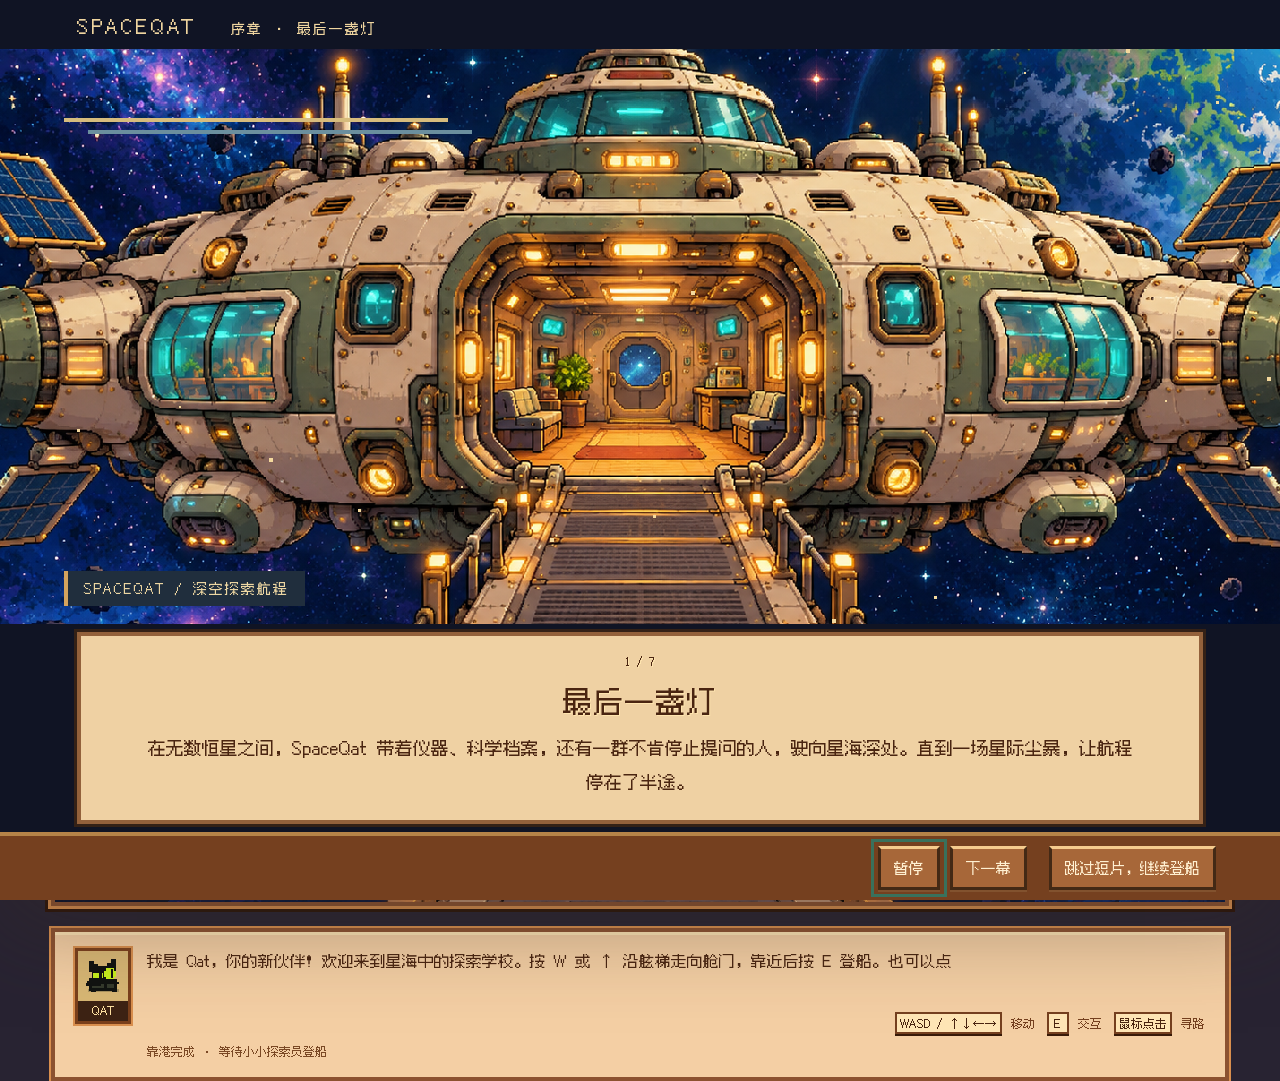
==== game/index.html @ e3cf3576 "Deploy Quantum Expedition static trial and homepage entry" ====
<!doctype html>
<html lang="zh-CN">
<head><meta charset="UTF-8"><meta name="viewport" content="width=device-width,initial-scale=1"><meta name="theme-color" content="#09141d"><title>叠加远征 · SpaceQat</title><link rel="stylesheet" href="./src/style.css"><link rel="stylesheet" href="./src/player-avatar.css"></head>
<body>
<link rel="stylesheet" href="./src/cozy.css"><link rel="stylesheet" href="./src/visual-lessons.css">
<link rel="stylesheet" href="./src/tutorial.css"><link rel="stylesheet" href="./src/playground.css"><link rel="stylesheet" href="./src/adventure.css"><link rel="stylesheet" href="./src/brand-navigation.css"><link rel="stylesheet" href="./src/expedition.css"><link rel="stylesheet" href="./src/game-workbench.css"><link rel="stylesheet" href="./src/pixel-workshop.css"><link rel="stylesheet" href="./src/pixel-game.css">
<header class="topbar"><a class="brand" href="./" aria-label="SpaceQat 首页"><img class="official-logo" src="./assets/brand/spaceqat-logo.png" alt="量立方 SpaceQat"></a><div class="mission-heading"><span class="eyebrow">QUANTUM EXPEDITION</span><span>叠加远征</span></div><nav><span class="local-status"><i></i> 本地模拟</span><button id="journalButton" class="icon-button" aria-label="打开研究日志">▤ <span>研究日志</span></button><button id="settingsButton" class="icon-button" aria-label="打开设置">⚙</button></nav></header>
<main>
<section class="chapter-heading"><div><span class="eyebrow">CHAPTER 01 / STATE PREPARATION</span><h1>态制备舱<span>一个比特，两种可能。</span></h1></div><div class="chapter-progress"><span id="progressText">修复进度 00 / 04</span><div id="progressBlocks"></div></div></section>
<section class="play-invitation" hidden><div><strong>第一次来？先和 Qat 玩一会儿</strong><span>翻小灯、收星星、调旋钮 · 不用公式，也不用答题</span></div><button id="playgroundButton" class="primary">✦ 进入量子游乐场</button></section>
<section class="game-layout">
<div class="world-panel"><div class="world-top"><span><i></i> SPACE STATION · SECTOR A</span><span id="worldStatus">系统待校准</span></div><div class="scene-wrap"><canvas id="world" width="640" height="360" aria-label="像素态制备舱。点击设备或使用设备上的键盘可访问按钮进入教程。"></canvas><div class="scene-label"><span class="coordinate">SECTOR 01</span><strong>态制备实验室</strong><span>STATE PREPARATION LAB</span></div><button id="interactButton" class="interact-button" hidden><kbd>E</kbd> 操作终端</button><div class="scene-vignette"></div><div id="deviceHotspots" class="device-hotspots" aria-label="实验设备"></div></div><div class="world-footer"><span><kbd>W</kbd><kbd>A</kbd><kbd>S</kbd><kbd>D</kbd> 移动 <b>·</b> <kbd>E</kbd> 交互</span><span>也可点击设备进入实验 <span class="live-dot">●</span></span></div></div>
<aside class="mission-panel" hidden><div class="panel-label"><span>本章任务</span><span id="starTotal">☆ 0 / 12</span></div><div id="levelList"></div><div class="next-chapter"><span>02</span><div>纠缠桥<small>下一章节 · 尚未开放</small></div><span>⌑</span></div></aside>
</section>
<section class="dialogue"><div class="room-portrait"><canvas id="qatPortrait" width="48" height="48" aria-label="Qat 头像" role="img"></canvas><b>QAT</b></div><div><p id="dialogueText">欢迎来到叠加空间站！四台校准终端需要你的帮助。先去左边的终端，或者选择「唤醒 Qat」开始第一次实验。</p><div class="room-key-guide"><span><kbd>WASD / ↑↓←→</kbd> 移动</span><span><kbd>E</kbd> 交互</span><span><kbd>鼠标点击</kbd> 寻路</span></div></div><button id="startButton" class="primary">开始探索 <span>↗</span></button></section>
<footer class="page-footer"><span>开放每一面，叠加无限可能。</span><span>六章量子探索 · 本地模拟运行 <span class="tiny-cube">◇</span></span></footer>
</main>
<dialog id="workbench"><div class="workbench-shell"><header class="workbench-head"><div><span class="eyebrow" id="levelCode"></span><h2 id="levelTitle"></h2></div><div class="toolbar"><span class="engine-label">本地单比特模拟</span><button id="closeBench" aria-label="返回实验室">✕</button></div></header><div class="bench-content"><aside class="brief"><h3>实验目标</h3><p id="taskText"></p><div class="target-card"><span>目标状态</span><strong id="targetText"></strong></div><div id="predictionPanel"><h4>先做一个预测</h4><p id="predictionText"></p><div id="predictionOptions"></div></div><div class="hint-box"><button id="hintButton">✦ 向 Qat 求助 <span id="hintCount">0 / 3</span></button><p id="hintText">提示不会扣分。每次实验，都是新的线索。</p></div></aside><section class="experiment"><div class="circuit-heading"><div><h3>量子线路</h3></div><div><button id="undoButton" title="撤销">↶ 撤销</button><button id="resetButton">重置</button></div></div><div id="gatePalette" class="gate-palette"></div><div id="circuit" class="circuit"></div><div id="anglePanel" hidden><label for="angle">旋转角度 θ <output id="angleValue">0°</output></label><div class="angle-controls"><button id="angleMinus" aria-label="角度减小5度">−</button><input id="angle" type="range" min="0" max="180" step="5" value="0"><button id="anglePlus" aria-label="角度增加5度">＋</button></div><div class="angle-ticks"><span>0°</span><span>90°</span><span>180°</span></div></div><div class="run-row"><span id="predictionPrompt" role="status">🔒 请先在左侧选择预测结果</span><span id="circuitHelp">选择量子门，再点击空槽放置。</span><button id="runButton" class="primary">▶ 运行实验</button></div><div id="resultArea" class="results"><div class="result-heading"><h3>观测面板</h3><span id="resultStatus">等待首次运行</span></div><p id="resultMessage" class="result-message">先预测结果，再运行你的线路。理论概率与测量样本将在这里显示。</p><div class="results-grid"><div class="probability-panel"><div class="chart-label"><span id="measurementStageLabel">线路末端测量</span> <label>样本 <select id="shots"><option>64</option><option>256</option></select> 次</label></div><div id="bars"></div><p class="chart-legend"><i></i> 样本频率 <span>┊ 理论概率</span></p></div><div class="state-panel"><span class="chart-label" id="stateStageLabel">初始理论状态 · 尚未运行</span><div id="stateVector" class="state-vector">|0⟩</div><div id="amplitudes"></div><p id="stateStageNote">振幅的平方决定概率；符号呈现本章的相位差。</p></div></div><div id="snapshots" class="snapshots" hidden></div><div id="reviewPanel" class="review-panel" hidden><h4>实验复盘</h4><p id="reviewText"></p><div id="reviewOptions"></div></div><div id="successPanel" class="success-panel" hidden><div><strong id="earnedStars"></strong><span id="successText"></span></div><button id="nextButton" class="primary">返回实验室 →</button></div></div></section></div></div></dialog>
<dialog id="infoDialog"><div class="info-shell"><header class="workbench-head"><div><h2 id="infoTitle"></h2></div><button id="closeInfo" aria-label="关闭">✕</button></header><div id="infoContent"></div></div></dialog><div id="toast" role="status"></div>
<link rel="stylesheet" href="./src/measurement.css">
<link rel="stylesheet" href="./src/compiler.css">
<link rel="stylesheet" href="./src/hardware.css">
<link rel="stylesheet" href="./src/pulse.css">
<link rel="stylesheet" href="./src/research-journal.css">
<link rel="stylesheet" href="./src/upgrade-items.css">
<link rel="stylesheet" href="./src/npc.css"><link rel="stylesheet" href="./src/tweezer/tweezer.css"><link rel="stylesheet" href="./src/superconducting/style.css"><link rel="stylesheet" href="./src/photonic/style.css"><link rel="stylesheet" href="./src/ion/style.css"><link rel="stylesheet" href="./src/voyage-polish.css"><link rel="stylesheet" href="./src/storage-search.css"><link rel="stylesheet" href="./src/opening-film.css"><link rel="stylesheet" href="./src/story.css"><link rel="stylesheet" href="./src/prologue-cinema.css"><script src="./deploy-config.js"></script><script type="module" src="./src/main.js"></script>
</body></html>
---- game/src/style.css ----
:root{color-scheme:dark;--bg:#09131b;--panel:#101e28;--line:#263941;--text:#e4ede8;--muted:#82969c;--lime:#d5ed8a;--cyan:#64c7c0;--purple:#bba5f0;font-family:Inter,"Segoe UI","Microsoft YaHei",sans-serif}*{box-sizing:border-box}body{margin:0;background:radial-gradient(ellipse at 45% 30%,#15262e 0, var(--bg) 65%);color:var(--text);font-size:14px}button,select{font:inherit}button{cursor:pointer;border:1px solid var(--line);background:#162730;color:var(--text);border-radius:5px;padding:9px 13px;transition:background .15s,border-color .15s}button:hover:not(:disabled){background:#253a40;border-color:#638079}button:focus-visible,input:focus-visible,select:focus-visible{outline:2px solid var(--lime);outline-offset:4px}button:disabled{cursor:not-allowed;opacity:.45}button.primary{background:var(--lime);color:#15211b;border-color:var(--lime);font-weight:650;padding:12px 20px}button.primary:hover{background:#e5f8b3}button.primary:disabled{background:#75835f}a{color:inherit;text-decoration:none}[hidden]{display:none!important}.topbar{height:84px;border-bottom:1px solid #24333b;display:flex;align-items:center;justify-content:space-between;padding:0 4.5%;background:#0b161eda}.brand{display:flex;gap:12px;align-items:center;font-size:20px;font-weight:700;letter-spacing:2px}.brand-mark{font-size:42px;line-height:1;color:var(--lime)}.brand small{display:block;font-size:9px;letter-spacing:3px;color:#9bacad;margin-top:3px}.mission-heading{display:flex;flex-direction:column;gap:5px;letter-spacing:3px;font-weight:500}.eyebrow{font-size:10px;letter-spacing:2.1px;color:#8caaa8;font-weight:600}nav{display:flex;gap:14px;align-items:center}.local-status{color:#90a9a4;font-size:11px}.local-status i,.world-top i{display:inline-block;width:6px;height:6px;background:var(--lime);border-radius:50%;margin-right:7px}.icon-button{background:transparent;border-color:transparent;font-size:17px}.icon-button span{font-size:12px;margin-left:6px}main{max-width:1500px;margin:auto;padding:32px 4.5% 0}.chapter-heading{display:flex;align-items:center;justify-content:space-between;margin-bottom:26px}h1{font-size:28px;font-weight:500;letter-spacing:2px;margin:9px 0 0}h1 span{font-size:12px;letter-spacing:1px;color:#82959b;margin-left:24px}.chapter-progress{text-align:right;font-size:11px;color:#a2b5af;letter-spacing:1px}#progressBlocks{display:flex;gap:6px;margin-top:11px}#progressBlocks i{display:block;width:42px;height:4px;background:#2e4044}#progressBlocks i.on{background:var(--lime)}.game-layout{display:grid;grid-template-columns:minmax(0,1fr) 275px;gap:22px}.world-panel{border:1px solid #35464a;background:#0c1821;border-radius:7px;overflow:hidden;box-shadow:0 20px 60px #0003}.world-top,.world-footer{height:40px;padding:0 17px;display:flex;align-items:center;justify-content:space-between;color:#8ca39f;font-size:9px;letter-spacing:1px}.world-top{background:#14252b;border-bottom:1px solid #314348}.world-top>span:last-child{color:#c6cbac}.scene-wrap{position:relative;aspect-ratio:16/9;background:#0b1520;overflow:hidden}#world{display:block;width:100%;height:100%;image-rendering:pixelated;cursor:pointer}.scene-label{position:absolute;top:5%;left:4%;display:flex;flex-direction:column;gap:6px;pointer-events:none}.scene-label .coordinate{color:#a6be81;font:8px monospace;letter-spacing:2px}.scene-label strong{font-size:17px;letter-spacing:2px;font-weight:500}.scene-label>span:last-child{font:7px monospace;color:#849da7;letter-spacing:2px}.scene-vignette{position:absolute;inset:0;box-shadow:inset 0 0 70px #020a1450;pointer-events:none}.world-footer{height:43px;font-size:10px;letter-spacing:0}.world-footer b{margin:0 9px;color:#496369}kbd{display:inline-flex;justify-content:center;align-items:center;min-width:19px;height:19px;font:10px monospace;border:1px solid #3a5056;border-radius:3px;margin-right:3px;background:#182b32;color:#a6bab8}.live-dot{color:var(--lime);margin-left:10px}.interact-button{position:absolute;bottom:8%;left:50%;transform:translateX(-50%);background:#0b181eee;border-color:#a9c775;color:#d5ed8a;white-space:nowrap}.mission-panel{border:1px solid #293c42;border-radius:7px;background:linear-gradient(160deg,#14242c,#0e1b23);padding:20px 15px;display:flex;flex-direction:column}.panel-label{display:flex;justify-content:space-between;margin-bottom:20px;font-size:12px;color:#b2c1bd}.panel-label>span:last-child{color:var(--lime);font:11px monospace}.level-card{width:100%;text-align:left;margin-bottom:10px;display:flex;align-items:center;gap:12px;background:#15252d;padding:16px 12px;border:1px solid #2b3e44;min-height:75px}.level-card.current{border-color:#7f9560;background:#25352d;box-shadow:inset 3px 0 var(--lime)}.level-number{font:18px monospace;color:#7f969a}.current .level-number{color:var(--lime)}.level-copy{flex:1}.level-copy strong{font-size:13px;font-weight:500;display:block;margin-bottom:7px}.level-copy small{font-size:10px;color:#829a9c}.level-check{font:13px monospace;color:var(--lime)}.next-chapter{margin-top:auto;padding:17px 7px 0;display:flex;gap:14px;align-items:center;color:#586d75;font-size:12px}.next-chapter>span:first-child{font:17px monospace}.next-chapter div{flex:1}.next-chapter small{display:block;font-size:9px;margin-top:5px}.dialogue{display:flex;gap:20px;align-items:center;border:1px solid #2b3e44;background:linear-gradient(100deg,#182b30,#102028);border-radius:7px;margin-top:20px;padding:20px 24px;min-height:116px}#qatPortrait{width:64px;height:64px;image-rendering:pixelated;border:1px solid #405352;background:#1d3035;flex-shrink:0}.dialogue>div{flex:1}.speaker{font:700 12px monospace;letter-spacing:2px;color:var(--lime)}.speaker span{font:10px "Microsoft YaHei",sans-serif;color:#7f9a9e;margin-left:10px;letter-spacing:0}.dialogue p{font-size:12px;line-height:1.9;color:#b7c7c6;margin:10px 0 0;max-width:740px}.dialogue .primary{font-size:12px;white-space:nowrap}.dialogue .primary span{margin-left:18px}.page-footer{display:flex;justify-content:space-between;color:#536d76;font-size:10px;padding:22px 0;letter-spacing:1px}.tiny-cube{color:#8a9e69;font-size:18px;margin-left:12px}dialog{padding:0;border:1px solid #4b6367;border-radius:10px;background:#10212b;color:var(--text);box-shadow:0 30px 100px #0008}dialog::backdrop{background:#020b12ce;backdrop-filter:blur(5px)}#workbench{width:min(1200px,96vw);max-height:94vh}.workbench-head{display:flex;justify-content:space-between;align-items:center;padding:22px 28px;background:#162b32;border-bottom:1px solid var(--line)}h2{font-size:22px;font-weight:500;margin:6px 0 0;letter-spacing:1px}.toolbar{display:flex;gap:18px;align-items:center}.engine-label{font-size:10px;color:#8da6a6}.bench-content{display:grid;grid-template-columns:250px 1fr}.brief{background:#0e1e27;padding:26px 22px;border-right:1px solid var(--line)}h3{font-size:16px;font-weight:500;margin:10px 0 14px}.brief p{font-size:12px;color:#aabfbe;line-height:1.9}.target-card{padding:16px;border:1px solid #38504a;background:#1b302f;margin:20px 0}.target-card span{display:block;font-size:10px;color:#8fa6a2;margin-bottom:10px}.target-card strong{font:18px monospace;color:var(--lime)}h4{font-size:12px;font-weight:500;margin:22px 0 8px}#predictionOptions,.review-panel>div{display:flex;flex-wrap:wrap;gap:7px}#predictionOptions button,.review-panel button{font-size:11px;padding:9px 12px;min-height:40px}button.selected{border-color:var(--lime);color:var(--lime);background:#2b3e32}.hint-box{margin-top:25px;padding-top:16px;border-top:1px solid var(--line)}.hint-box button{width:100%;font-size:11px;display:flex;justify-content:space-between}.hint-box p{font-size:11px}.experiment{padding:24px 28px}.circuit-heading{display:flex;justify-content:space-between;align-items:center}.circuit-heading button{font-size:11px;padding:8px}.circuit-heading h3{margin-bottom:0}.gate-palette{margin-top:20px;display:flex;gap:12px;align-items:center;font-size:11px;color:#8fa5aa}.gate-tile{width:44px;height:44px;font:18px monospace;color:var(--lime);border-color:#6a8458;background:#263d30}.gate-tile[draggable=true]{cursor:grab}.circuit{margin:24px 0 15px;display:flex;align-items:center;justify-content:center;gap:22px;background:linear-gradient(transparent 49%,#4b6f6c 49%,#4b6f6c 51%,transparent 51%);padding:20px 10px}.circuit .ket{font:22px monospace;background:#10212b;padding:8px}.slot{position:relative;width:58px;height:58px;flex-shrink:0;border:1px dashed #55716c;border-radius:4px;background:#142a32;color:#75948e;font:20px monospace}.slot.filled{border-style:solid;border-color:#a7c47c;background:#2c4136;color:#d5ed8a}.slot.locked{border-style:solid;border-color:#556e89;background:#203849;color:#a8c6d7;opacity:1}.slot small{position:absolute;bottom:-19px;left:0;width:100%;font:9px sans-serif;color:#6e8792}.slot.phase{border-color:var(--purple);color:var(--purple);background:#302e49}.measure-symbol{font:20px monospace;color:#a4b6ba;background:#10212b;padding:10px}.run-row{display:flex;justify-content:space-between;align-items:center;margin:28px 0 23px;gap:15px}.run-row>span{font-size:11px;color:#78969a;line-height:1.7}.run-row button{white-space:nowrap;font-size:12px}.results{border-top:1px solid #30454c;padding-top:20px}.result-heading{display:flex;justify-content:space-between;align-items:center}.result-heading h3{margin:0}.result-heading span{font-size:10px;color:#8da3a4}.result-message{font-size:12px;color:#9eb5b6;line-height:1.8;min-height:38px;margin:12px 0}.result-message.good{color:var(--lime)}.result-message.bad{color:#efb58c}.results-grid{display:grid;grid-template-columns:1.1fr 1fr;gap:24px}.chart-label{font-size:10px;color:#a7bbba;display:flex;justify-content:space-between;align-items:center}.chart-label label{font-size:9px;color:#7c959b}select{background:#152d34;color:#b8c9bd;border:1px solid #39554e;padding:4px}.prob-row{margin-top:18px}.prob-label{display:flex;justify-content:space-between;font:11px monospace;margin-bottom:8px}.prob-label>span:last-child{color:#8ea5a7}.track{height:12px;background:#243840;position:relative}.track .fill{height:100%;background:#719c91;transition:width .4s}.track .theory{position:absolute;top:-4px;height:20px;border-left:2px dotted #d5ed8a;max-width:100%}.chart-legend{display:flex;gap:6px;align-items:center;font-size:9px;color:#79959b;margin-top:16px}.chart-legend i{width:8px;height:8px;background:#719c91}.chart-legend span{margin-left:12px;color:#b0c77e}.state-panel{padding-left:22px;border-left:1px solid #2b4249}.state-vector{font:19px monospace;color:#d1dfda;min-height:42px;margin-top:15px}.amplitude{display:flex;justify-content:space-between;font:11px monospace;color:#a2c3bb;padding:6px 0}.amplitude.negative{color:var(--purple)}.state-panel p{font-size:9px;line-height:1.7;color:#7f969b}.snapshots{display:flex;gap:7px;margin-top:15px}.snapshots button{font:11px monospace;flex:1;min-height:44px}.review-panel{padding-top:4px;margin-top:14px;border-top:1px solid var(--line)}.review-panel h4{margin-top:12px}.review-panel p{font-size:11px;color:#a1b9b7}.success-panel{display:flex;justify-content:space-between;align-items:center;background:#253b30;border:1px solid #56724b;padding:14px;margin-top:18px;gap:10px}.success-panel strong{display:block;color:var(--lime);letter-spacing:3px;font-size:20px}.success-panel span{font-size:10px;color:#b2c4ae;display:block;margin-top:4px}.success-panel button{font-size:11px}#anglePanel{max-width:430px;margin:28px auto 0}#anglePanel label{font-size:11px;color:#93ada8;display:flex;justify-content:space-between}#anglePanel output{font:18px monospace;color:var(--lime)}.angle-controls{display:flex;gap:12px;align-items:center;margin-top:9px}.angle-controls input{flex:1;min-width:0;accent-color:var(--lime)}.angle-controls button{width:44px;height:44px}.angle-ticks{display:flex;justify-content:space-between;padding:7px 55px;color:#6f8c92;font:10px monospace}#infoDialog{width:min(560px,94vw);max-height:86vh}.info-shell{padding:25px}.info-shell header{display:flex;justify-content:space-between;align-items:center}.info-shell h2{font-size:20px}.journal-card{padding:20px 0;border-bottom:1px solid #2c444a}.journal-card h3{color:var(--lime);font-size:14px}.journal-card p,#infoContent>p{font-size:12px;line-height:1.9;color:#a7bbbd}.setting-row{display:flex;justify-content:space-between;align-items:center;margin:24px 0;font-size:13px}.setting-row input{accent-color:var(--lime);width:20px;height:20px}.danger{color:#e0a291;margin-top:20px}.settings-note{font-size:11px;color:#7f969e;line-height:1.8}#toast{position:fixed;bottom:24px;left:50%;transform:translateX(-50%);background:#233d37;border:1px solid #81975c;color:#d9edc0;padding:12px 24px;border-radius:5px;z-index:20;pointer-events:none;opacity:0;transition:opacity .2s;font-size:12px}#toast.visible{opacity:1}body.reduced *{transition:none!important;scroll-behavior:auto!important}@media(min-width:1500px){main{padding-top:46px}.level-card{padding-top:22px;padding-bottom:22px}.dialogue{margin-top:25px}}@media(max-width:1100px){.game-layout{grid-template-columns:minmax(0,1fr) 225px;gap:15px}.mission-panel{padding:15px 10px}.level-card{padding:12px 9px;min-height:66px;gap:9px}.level-copy small{font-size:9px}main{padding:25px 3% 0}.world-footer{font-size:8px;padding:0 10px}.bench-content{grid-template-columns:220px 1fr}.experiment{padding:22px 20px}.circuit{gap:12px}.dialogue{padding:16px}.topbar{padding:0 3%}}@media(max-width:800px){.mission-heading{display:none}h1 span{display:none}.game-layout{grid-template-columns:1fr}.mission-panel{padding:15px}.level-card{width:calc(50% - 5px);display:inline-flex;vertical-align:top;margin-right:5px}.next-chapter{display:none}.dialogue{flex-wrap:wrap}.dialogue .primary{margin-left:84px}.page-footer{gap:20px;font-size:8px}.bench-content{display:flex;flex-direction:column}.brief{border-right:0;border-bottom:1px solid var(--line)}.brief .target-card{margin:12px 0}.hint-box{margin-top:15px}.workbench-head{padding:18px}.engine-label{display:none}.local-status{display:none}.results-grid{gap:15px}.circuit{gap:10px}.slot{width:48px;height:48px}.chapter-heading{gap:15px}.chapter-progress{font-size:9px}#progressBlocks i{width:25px}.world-footer>span:last-child{display:none}}@media(prefers-reduced-motion:reduce){*{transition:none!important}}
---- game/src/player-avatar.css ----
.avatar-picker{width:min(860px,94vw);max-height:92dvh;overflow:auto;background:#edc594;color:#4a2511;border:8px solid #8c5230;border-radius:0;box-shadow:0 0 0 4px #2b1408,inset 0 0 0 3px #f7db9f;padding:22px;font-family:'Fusion Pixel',monospace;image-rendering:pixelated}.avatar-picker h2{font-size:26px;margin:12px 0}.avatar-picker p{font-size:16px;line-height:1.6}.avatar-grid{display:grid;grid-template-columns:repeat(3,minmax(0,1fr));gap:12px}.avatar-grid button{display:grid;justify-items:center;gap:10px;background:#ac764b;color:#fff0cd;border:3px solid #603a24;border-radius:0;padding:14px 4px;box-shadow:inset 0 3px #dca466,0 3px #603a24}.avatar-grid canvas{width:96px;height:84px;image-rendering:pixelated;background:#33484b;box-shadow:0 0 0 3px #e1b975}.avatar-grid [aria-pressed=true]{background:#436b49;outline:3px solid #ffe18d;outline-offset:1px}.avatar-grid button:focus-visible{outline:3px solid white}.avatar-picker footer{margin-top:20px}.avatar-picker footer button{margin-right:12px}.avatar-grid strong{font-size:14px;text-shadow:none}@media(max-width:550px){.avatar-picker{padding:14px}.avatar-grid{grid-template-columns:repeat(2,minmax(0,1fr))}.avatar-grid canvas{width:64px;height:56px}}
---- game/src/cozy.css ----
@font-face{font-family:QatStory;src:url('../assets/fonts/ZCOOLXiaoWei-Regular.ttf') format('truetype');font-display:swap}
:root{color-scheme:light;--bg:#eee6cf;--panel:#fff5dd;--line:#d6bd8c;--text:#443c2e;--muted:#786b54;--lime:#41664c;--cyan:#407a78;--purple:#795787;font-family:'Segoe UI','Microsoft YaHei',sans-serif}
body{background:radial-gradient(ellipse at 15% 0%,#f9f3dc 0,transparent 55%),radial-gradient(ellipse at 95% 65%,#ced6b6 0,transparent 55%),#eae4ce;font-size:15px}
body:before{content:'';position:fixed;inset:0;pointer-events:none;opacity:.15;background-image:url("data:image/svg+xml,%3Csvg viewBox='0 0 180 180' xmlns='http://www.w3.org/2000/svg'%3E%3Cfilter id='n'%3E%3CfeTurbulence type='fractalNoise' baseFrequency='.7' numOctaves='3' stitchTiles='stitch'/%3E%3C/filter%3E%3Cpath fill='%238c7950' filter='url(%23n)' opacity='.3' d='M0 0h180v180H0z'/%3E%3C/svg%3E");z-index:-1}
button,select{background:#fbf0d8;color:#514632;border-color:#c8ae7e;border-radius:5px;box-shadow:0 2px 0 #b69a6b33}
button:hover:not(:disabled){background:#eee2be;border-color:#8d754b}
button:focus-visible,input:focus-visible,select:focus-visible{outline:3px solid #39715c}
button.primary{background:#486c51;color:#fff7dc;border-color:#37573f;box-shadow:0 3px 0 #304832;padding:13px 23px}
button.primary:hover:not(:disabled){background:#587d5e}button.primary:disabled{background:#9caa88;color:#f4f0dd}
.topbar{height:86px;background:#f8f0dcda;border-bottom:1px solid #c8bb97;padding:0 4%;box-shadow:0 3px 14px #695b3210}
.brand{font-family:QatStory,serif;color:#3b5843;font-size:24px}.brand-mark{color:#60794b;font-size:45px}.brand small{color:#8b795a;font-family:Georgia,serif;font-size:10px}
.mission-heading{font-family:QatStory,serif;font-size:22px;color:#64543b;align-items:center;gap:7px}.eyebrow{color:#8e7755;letter-spacing:2px;font:10px Georgia,serif}.mission-heading .eyebrow{font-size:9px;letter-spacing:3px}
.local-status{color:#65775b;font-size:12px}.icon-button{color:#726247}.icon-button span{font-size:13px}
main{max-width:1600px;padding:30px 4% 0}.chapter-heading{margin-bottom:23px}h1,h2,h3,.scene-label strong{font-family:QatStory,'Microsoft YaHei',serif}h1{font-size:37px;color:#424e35;margin-top:10px}h1 span{font-family:'Microsoft YaHei',sans-serif;font-size:13px;color:#8b7c61;margin-left:22px}
.chapter-progress{color:#776c50;font-size:12px}#progressBlocks i{background:#cfc8a8;height:6px;border-radius:2px}#progressBlocks i.on{background:#708858}
.game-layout{grid-template-columns:minmax(0,1fr) 270px;gap:22px;align-items:stretch}
.world-panel{border:5px solid #725332;border-radius:9px;background:#84633d;box-shadow:0 3px 0 #4c3b29,0 12px 28px #68533224;outline:1px solid #c7ac74;outline-offset:-2px}
.world-top{height:36px;background:#775537;color:#f2dbab;border:0;font:10px Georgia,serif;letter-spacing:1.4px;padding:0 14px}.world-top>span:last-child{color:#f4e8c8;font:11px 'Microsoft YaHei',sans-serif}.world-top i{background:#c5d894}
.scene-wrap{background:#b59762}#world{image-rendering:auto}.scene-vignette{box-shadow:inset 0 0 30px #4b2e1b26}
.scene-label{top:auto;bottom:4%;left:2%;background:#fff1cce8;border:2px solid #947343;box-shadow:2px 3px 0 #62442955;padding:10px 15px;gap:4px;border-radius:3px}.scene-label .coordinate{color:#807348;font:8px Georgia,serif}.scene-label strong{font-size:19px;color:#51492d;letter-spacing:2px}.scene-label>span:last-child{color:#938054;font:7px Georgia,serif;letter-spacing:1px}
.world-footer{height:41px;background:#f0dfb7;color:#796543;font-size:11px;padding:0 13px}.world-footer b{color:#b09a6b}kbd{color:#776241;background:#fff4d6;border-color:#c7ae7e;box-shadow:0 2px 0 #bda577;font-size:10px}.live-dot{color:#657e45}.interact-button{background:#fff0cc;color:#4f633f;border:2px solid #947343;bottom:8%}
.mission-panel{background:linear-gradient(110deg,#fff8e3,#f2e5bf);border:2px solid #c4a677;border-radius:7px;padding:20px 15px;box-shadow:3px 4px 0 #aa8a5530;position:relative}.mission-panel:before{content:'';position:absolute;top:-5px;left:calc(50% - 20px);width:40px;height:12px;background:#bd965d;border:1px solid #987445;border-radius:3px}
.panel-label{color:#6e5b3c;font-family:QatStory,serif;font-size:22px;margin:2px 0 18px}.panel-label>span:last-child{font:13px Georgia,serif;align-self:center;color:#96732f}
.level-card{background:#fff9e8;border:1px solid #dac59c;min-height:80px;padding:16px 11px;border-radius:4px;gap:10px;box-shadow:0 2px 0 #bca07122}.level-card.current{background:#e6ebcf;border-color:#9aa979;box-shadow:inset 4px 0 #7b9058,0 2px 0 #bca07122}.level-number{color:#b29a70;font:23px Georgia,serif}.current .level-number{color:#6b8051}.level-copy strong{font-family:QatStory,serif;font-size:19px;color:#5a5039;margin-bottom:7px}.level-copy small{color:#8d7953;font-size:11px}.level-check{color:#71844f}.level-card:disabled{opacity:.62}.next-chapter{color:#958563;border-top:1px dashed #cbb98f;margin-top:10px;padding-top:17px;font-size:13px}.next-chapter small{font-size:10px}
.dialogue{background:linear-gradient(100deg,#fff6dc,#f5e8c8);border:2px solid #c4a677;border-radius:7px;box-shadow:3px 4px 0 #aa8a5520;min-height:110px;margin-top:23px;padding:18px 24px;gap:20px}#qatPortrait{background:#e4dfb9;border:3px double #ad9869;width:72px;height:72px;border-radius:8px}.speaker{color:#557048;font:700 15px Georgia,serif}.speaker span{color:#938265;font-size:11px}.dialogue p{color:#726346;font-size:14px;line-height:1.9;margin-top:8px;max-width:900px}.dialogue .primary{font-size:14px}.page-footer{color:#988969;font-size:10px;padding:20px 0}
dialog{background:#fcf4df;border:3px solid #9d7c49;border-radius:9px;color:#514632;box-shadow:0 24px 90px #362b2566}dialog::backdrop{background:#343c2c99;backdrop-filter:blur(6px)}.workbench-head{background:#eee1bf;border-bottom:1px solid #cbb88c;padding:20px 28px}h2{font-size:28px;color:#4e6142}.engine-label{color:#8b7b5c;font-size:11px}.brief{background:#f3e9cd;border-color:#d7c7a1}h3{font-size:22px;color:#68593c}.brief p{color:#796b50;font-size:14px}.target-card{background:#e4e9ce;border-color:#bbc59a;border-radius:4px}.target-card span{color:#6b7954;font-size:12px}.target-card strong{color:#486543}h4{font-size:14px;color:#65563e}#predictionOptions button,.review-panel button{font-size:13px}.hint-box p{font-size:12px}.hint-box button{font-size:12px}button.selected{background:#dfe8ca;color:#446140;border-color:#8ca368}.gate-palette{color:#887856;font-size:12px}.gate-tile{background:#dce7c7;border:2px solid #8aa369;color:#45633e}.circuit .ket,.measure-symbol{background:#fcf4df;color:#655b44}.circuit{background:linear-gradient(transparent 49%,#adba94 49%,#adba94 51%,transparent 51%)}.slot{background:#f7edcf;color:#9c8a63;border-color:#baa774}.slot.filled{background:#e1e9cd;color:#42603b;border-color:#879e64}.slot.locked{background:#dbe6df;color:#48685c;border-color:#94b0a0}.slot.phase{background:#eee0ec;color:#78557c;border-color:#b193b4}.slot small{color:#9a8a6d}.run-row>span{color:#8b7a5d;font-size:12px}.run-row button{font-size:14px}.results{border-color:#d8c7a0}.result-heading span{color:#8c7d5e;font-size:11px}.result-message{color:#796c50;font-size:13px}.result-message.good{color:#476c42}.result-message.bad{color:#a05b37}.chart-label{color:#756748;font-size:12px}.chart-label label{color:#8a7c5e;font-size:11px}select{background:#fff9e9;color:#66583d;border-color:#cbb98d}.prob-label{font-size:12px;color:#66583d}.prob-label>span:last-child{color:#897b5c}.track{background:#e6dbb9;border-radius:3px;height:14px}.track .fill{background:#8ca67c}.track .theory{border-color:#67552f}.chart-legend{color:#8b7c5c;font-size:11px}.chart-legend span{color:#786632}.state-panel{border-color:#d8c7a0}.state-vector{color:#56704c}.amplitude{color:#6d7e57;font-size:12px}.state-panel p{color:#928362;font-size:11px}.review-panel p{color:#7d6b4e;font-size:13px}.success-panel{background:#e4ebcf;border-color:#a1b283;border-radius:4px}.success-panel span{color:#6f7b55;font-size:12px}.success-panel strong{color:#a57f2c}#anglePanel label,.angle-ticks{color:#8b7b59}.journal-card{border-color:#d8c7a0}.journal-card h3{color:#567348;font-size:20px}.journal-card p,#infoContent>p{color:#796b50;font-size:14px}.settings-note{color:#8a7c5d}.danger{color:#ab5740}#toast{background:#f6edce;color:#526943;border-color:#9eae7a;font-size:14px}
@media(min-width:1500px){main{padding-top:36px}.level-card{min-height:88px}.dialogue{margin-top:23px}}
@media(max-width:1100px){.game-layout{grid-template-columns:minmax(0,1fr) 230px;gap:16px}.mission-panel{padding:16px 10px}.level-card{min-height:70px;padding:11px 9px}.level-copy strong{font-size:17px}.level-copy small{font-size:10px}.world-footer{font-size:9px}.dialogue p{font-size:13px}}
@media(max-width:800px){main{padding:24px 4% 0}.game-layout{grid-template-columns:1fr}.topbar{height:76px}.brand{font-size:20px}.chapter-heading h1{font-size:30px}.mission-panel{padding:18px 12px}.level-card{width:calc(50% - 5px);min-height:76px}.scene-label{padding:6px 10px}.scene-label strong{font-size:14px}.scene-label>span:last-child{display:none}.dialogue{padding:16px;gap:14px}.dialogue .primary{margin-left:86px}.page-footer{font-size:9px}.brief p{font-size:14px}.world-top{font-size:8px}.world-top>span:last-child{font-size:10px}}
---- game/src/visual-lessons.css ----
#visualLesson{width:min(980px,96vw);max-height:94vh}.visual-lesson-body{padding:22px 30px}.visual-lesson-body>p{font-size:17px;line-height:1.9;color:#6d6044}#visualStep{font-size:12px;color:#8d7b59}.visual-lesson-body h3{font-size:28px}#visualStage{background:#edf0d9;border:2px solid #b6c29a;border-radius:12px;padding:22px;text-align:center}.teaching-bulbs{display:flex;justify-content:center;gap:30px;margin:20px 0}.teaching-bulbs small{display:block;margin-top:10px;color:#75805b}.teaching-bulb{display:grid;place-items:center;width:80px;height:80px;border-radius:50%;background:#bbc7b8;color:#677764;border:3px solid #84987c;font-size:35px;transition:background .5s,box-shadow .5s,transform .5s}.teaching-bulb.lit{background:#f4d16c;color:#80611f;box-shadow:0 0 25px #f2cb6a99;transform:scale(1.07)}.teaching-bulb.masked{background:#d9e2c8;border-style:dashed;color:#7b8d64}.visual-controls{display:flex;flex-wrap:wrap;gap:10px;justify-content:center;margin:16px 0}.visual-controls button{min-height:45px}.visual-chain{font-size:20px;color:#65794f;padding:10px;margin-bottom:14px}.visual-chart-pair{display:grid;grid-template-columns:1fr 1fr;gap:18px}.visual-chart{padding:15px;background:#fff8e3;border:1px solid #d3c398;border-radius:8px}.visual-chart>div{display:flex;align-items:center;gap:10px;margin:14px 0;font-size:14px}.visual-chart>div>span{width:40px}.visual-chart>div>div{height:17px;background:#e2dfc2;flex:1;border-radius:5px;overflow:hidden}.visual-chart i{height:100%;display:block;background:#7b9f78;transition:width .65s}.visual-chart b{width:38px;font-size:12px}.visual-model-label{color:#786e50;font-size:13px}.check-lamps{display:flex;justify-content:center;gap:14px;margin:20px 0}.check-lamps span{padding:12px;border:2px solid #9aa78b;border-radius:9px;background:#cfd7c3;color:#5b6651}.check-lamps .on{background:#f4d784;border-color:#b69b4e;color:#6b5425;box-shadow:0 0 15px #eed68b66}#visualCheck{background:#f6ecd0;padding:10px 16px;border-radius:8px}#visualCheck:empty{display:none}#visualHint{min-height:32px;color:#55724a}.replay-visual{float:right;margin:0 0 12px 14px}.friendly-goal{background:#e6edd3;border-left:4px solid #8ca76e;padding:12px 16px;font-size:17px}.record-grid{display:grid;grid-template-columns:1fr 1fr;gap:8px;margin:12px 0}.record-grid span{font-size:13px;padding:8px;border:1px solid #d6c49e;background:#f7efd8}.record-grid span.seen{background:#dce9c5;border-color:#94ab72}.kid-data-row{display:flex;justify-content:center;gap:16px}.kid-data-row button{min-width:90px;min-height:60px;font-size:18px}.correction-guide{font-size:15px;background:#f2e9cd;padding:12px 16px;border-radius:8px}@media(max-width:620px){.visual-chart-pair{grid-template-columns:1fr}.visual-lesson-body{padding:18px}.teaching-bulb{width:62px;height:62px}.teaching-bulbs{gap:15px}.check-lamps{flex-direction:column}.record-grid{grid-template-columns:1fr}.kid-data-row{gap:8px}.kid-data-row button{min-width:70px}.replay-visual{float:none;margin:0 0 14px}}
#visualLesson .visual-chart i{transform-origin:left;animation:grow-chance .65s ease-out}#visualLesson .teaching-bulb.lit,.check-lamps .on{animation:light-arrives .5s ease-out}@keyframes grow-chance{from{transform:scaleX(0)}to{transform:scaleX(1)}}@keyframes light-arrives{from{filter:brightness(.7);transform:scale(.92)}to{filter:brightness(1);transform:scale(1)}}@media(prefers-reduced-motion:reduce){#visualLesson *, .check-lamps .on{animation:none!important;transition:none!important}}
.star-pair{display:flex;font-style:normal;gap:3px;justify-content:center}.visual-chart .star-pair b{font-size:23px;width:auto}.star-pair .blue{color:#4389ba}.star-pair .gold{color:#ba881f}#visualLesson{background:#fff6df;color:#514b37;border:3px solid #a8b58a;border-radius:14px}#visualLesson .lesson-footer{display:flex;justify-content:space-between;gap:12px;padding:16px 24px;background:#eee5c9;border-top:1px solid #c9bb92}#visualLesson .lesson-footer>div{display:flex;gap:10px}#visualLesson .selected{background:#c9dca9;border-color:#7d9962}@media(max-width:620px){#visualLesson .lesson-footer{flex-wrap:wrap}#visualLesson .lesson-footer>div{width:100%;justify-content:space-between}}
.reduced #visualLesson *,.reduced .check-lamps .on{animation:none!important;transition:none!important}#observationRecords{width:100%}
---- game/src/tutorial.css ----
.game-layout{grid-template-columns:minmax(0,1fr)}
.world-panel{width:100%;max-width:1200px;margin:auto}
.device-hotspots{position:absolute;inset:0;pointer-events:none}
.device-hotspot{pointer-events:auto;position:absolute;top:27%;width:13%;height:27%;transform:translateX(-50%);background:transparent;border:0;box-shadow:none}
.device-hotspot span{position:absolute;bottom:0;left:50%;transform:translateX(-50%);white-space:nowrap;background:#fff2d2;color:#4c5838;padding:7px 11px;border:1px solid #987342;border-radius:3px;font-size:12px;opacity:0}
.device-hotspot:hover:not(:disabled),.device-hotspot:focus-visible{background:#fff4bd18;border:2px solid #f3e6ac}
.device-hotspot:hover span,.device-hotspot:focus-visible span{opacity:1}
#tutorial{width:min(780px,94vw);max-height:92vh}
.lesson-body{padding:26px 34px}.lesson-progress{font-size:13px;letter-spacing:1px;color:#88744e}.lesson-body h3{font-size:29px;margin:18px 0 12px}.lesson-body>p{font-size:16px;line-height:1.95;color:#62573e}
.lesson-stage{border:2px solid #c4cc9f;border-radius:8px;background:#eef0d8;padding:23px;text-align:center;min-height:220px}
#lessonDiagram{font:clamp(20px,4vw,30px) Georgia,'Microsoft YaHei',serif;color:#4e6948;margin:12px 0 20px;min-height:38px}
#demoCaption{font-size:15px;line-height:1.8;min-height:30px;color:#586347;margin:15px 0 0}
#playDemo{background:#fbf6df;font-size:15px;margin-top:12px}.lesson-note{border-left:3px solid #b19c66;padding:8px 15px;background:#f2e8c9;border-radius:3px;margin-bottom:0}
.lesson-footer{display:flex;justify-content:space-between;gap:12px;flex-wrap:wrap;padding:18px 30px;border-top:1px solid #d6c49c;background:#f5eacf}.lesson-footer>div{display:flex;gap:10px}.lesson-footer button{min-height:44px}#skipLesson{border-color:transparent;background:transparent;font-size:13px;color:#88775b;box-shadow:none}
.demo-row{display:flex;align-items:center;gap:12px;margin:10px auto;max-width:410px;font-size:14px}.demo-row>span{width:58px}.demo-row>b{width:46px;text-align:right}.demo-track{height:15px;flex:1;background:#d6dabb;border-radius:3px;overflow:hidden}.demo-track i{height:100%;display:block;background:#7a9969;transition:width .6s}
@media(max-width:600px){.lesson-body{padding:20px}.lesson-body h3{font-size:24px}.lesson-body>p{font-size:15px}.lesson-footer{padding:16px}.device-hotspot span{font-size:10px}.lesson-stage{padding:15px}}
---- game/src/playground.css ----
.play-invitation{display:flex;align-items:center;justify-content:space-between;gap:20px;background:#f9eed1;border:2px solid #c4ad7e;border-radius:8px;padding:18px 24px;margin:0 0 22px}.play-invitation strong{font-family:QatStory,serif;font-size:25px;color:#527047}.play-invitation span{display:block;margin-top:8px;color:#877452;font-size:14px}.play-invitation button{white-space:nowrap}
#tutorialSphere svg,#playSphere svg{width:100%;height:230px;display:block;font:13px 'Microsoft YaHei',sans-serif;fill:#5b7052}.bloch-readout{font-size:14px;color:#53714a;text-align:center}.sphere-note{font-size:16px;line-height:1.6;color:#887954!important;max-width:440px;margin:10px auto}.lesson-stage{padding:15px}#tutorial .lesson-body{padding-top:18px;padding-bottom:18px}#tutorial #lessonDiagram{margin:6px 0;font-size:24px}#tutorialSphere svg{height:185px}
#playground{width:min(920px,95vw);max-height:94vh}.play-body{padding:24px 30px}.play-tabs{display:flex;gap:10px;flex-wrap:wrap}.play-tabs button{font-size:16px;min-height:48px}.play-tabs button[aria-pressed=true]{background:#577851;color:#fff6db;border-color:#3c5a39}#playGoal{font-size:18px;line-height:1.9;margin:22px 0;color:#605337}.play-grid{display:grid;grid-template-columns:1fr 1fr;gap:28px}.play-grid>div:first-child{background:#eff1db;border:1px solid #bdc69c;border-radius:12px;padding:14px}.play-controls{display:flex;flex-direction:column;justify-content:center;gap:16px}#playActions{display:flex;flex-wrap:wrap;gap:12px}#playActions button{min-height:48px;font-size:16px}.little-lamp{width:100%;padding:25px;text-align:center;background:#dfdfcf;color:#686c5f;border-radius:12px;font-size:23px}.little-lamp.lit{background:#f9dfa1;color:#8c631b;box-shadow:0 0 22px #f7d16d66}#starJar{display:grid;grid-template-columns:repeat(5,1fr);gap:5px}#starJar:empty{display:none}.jar-star{text-align:center;font-size:30px;animation:star-pop .35s both;animation-delay:calc(var(--i)*30ms)}.jar-star.blue{color:#528ca5}.jar-star.gold{color:#c58b29}#playFeedback{font-size:16px;line-height:1.9;min-height:72px;color:#5f704c;margin:0}#restartPlay{align-self:flex-start}#colorKnob{width:100%;accent-color:#698951;min-height:36px}#playActions label{width:100%;display:flex;justify-content:space-between;font-size:17px}.knob-labels{width:100%;display:flex;justify-content:space-between;font-size:13px;color:#89734f}.play-body details{margin-top:22px;border-top:1px solid #d6c49c;padding-top:16px;line-height:1.9;color:#7b6d50;font-size:14px}.play-body summary{cursor:pointer;font-size:16px}
@keyframes star-pop{from{opacity:0;transform:scale(.5) translateY(-8px)}to{opacity:1;transform:none}}.reduced .jar-star{animation:none}@media(prefers-reduced-motion:reduce){.jar-star{animation:none}}@media(max-width:650px){.play-grid{grid-template-columns:1fr}.play-invitation{flex-direction:column;align-items:flex-start}.play-body{padding:20px}.play-tabs button{font-size:13px;padding:9px}.play-invitation strong{font-size:22px}}
---- game/src/adventure.css ----
#adventure{max-width:1450px}.adventure-heading{display:flex;align-items:center;justify-content:space-between;gap:20px;margin-bottom:24px}.adventure-heading h1{font-size:34px}.adventure-tools{display:flex;gap:10px;flex-wrap:wrap}.adventure-scene{position:relative;aspect-ratio:16/9;border:6px solid #72583c;border-radius:12px;overflow:hidden;box-shadow:0 9px 28px #3b342b30;background:#15263b}.room-plaza{background:url('../assets/art/spaceqat-plaza.png') center/cover}.room-playroom{background:url('../assets/art/spaceqat-playroom.png') center/cover}#sceneArt,#roomObjects{position:absolute;inset:0}.ship-art{width:100%;height:100%;display:block}.room-object{position:absolute;transform:translate(-50%,-50%);width:15%;height:32%;background:transparent;border:2px solid transparent;box-shadow:none;padding:0;color:#4d5038}.room-object span{position:absolute;bottom:-4px;left:50%;transform:translateX(-50%);white-space:nowrap;background:#fff2d4ee;border:2px solid #987749;border-radius:4px;padding:8px 12px;font-size:13px;box-shadow:0 3px 0 #64472e66}.room-object:hover:not(:disabled),.room-object:focus-visible{background:#fff7be19;border-color:#f5e4a7}.room-object.beacon{width:15%;height:14%;border:2px solid #b69b56;background:radial-gradient(ellipse,#d5edbb99,#6d946422);border-radius:50%;box-shadow:0 0 30px #d0e1a244}.room-object.future{width:16%;height:13%}.room-object.future span{font-size:11px;color:#857968}.room-object.airlock{height:23%;width:12%}.room-object.search{height:28%;width:22%}.room-object.station{width:19%}#traveller{position:absolute;left:50%;top:78%;display:flex;align-items:flex-end;pointer-events:none;transition:left .55s linear,top .55s linear;filter:drop-shadow(2px 5px 2px #1a211844);z-index:2}#traveller>span{display:block;font-size:32px;background:#d7c29b;border:4px solid #6b7251;border-radius:9px 9px 3px 3px;color:#668574;width:29px;height:42px;line-height:28px;text-align:center}#travelCat{width:40px;height:35px;image-rendering:pixelated}#roomCaption{position:absolute;left:20px;bottom:16px;color:#fff0cf;background:#263c46cb;border:1px solid #b3a16b;padding:9px 14px;font-size:12px;max-width:70%;pointer-events:none}.adventure-talk{display:flex;gap:24px;align-items:center;padding:20px 25px;border:2px solid #c1a77b;background:#fff3d5;border-radius:8px;margin-top:22px}.adventure-talk strong{font:700 22px Georgia;color:#57744c}.adventure-talk p{font-size:16px;line-height:1.9;color:#726345;margin:0}.adventure-help{color:#8a7b5b;font-size:12px;margin:17px 0 25px}#adventurePanel{width:min(570px,94vw)}#adventurePanelBody{font-size:16px;line-height:1.9;color:#6a5d44}#adventurePanelBody button{margin-top:14px}.item-reward{font-size:74px;text-align:center;color:#b68d3a;text-shadow:0 3px #f4dc92}.small-room{height:100%;background:repeating-linear-gradient(0deg,#b49b72 0 28px,#927951 29px 31px);border:22px solid #526a64;position:relative}.small-room:before{content:'';position:absolute;inset:0 0 50%;background:#ded6b9;border-bottom:14px solid #6c7d70}.space-window{position:absolute;left:30%;top:6%;width:40%;height:28%;border:12px solid #a18e61;border-radius:60px 60px 10px 10px;background:#15283c;color:#dce9c1;display:grid;place-items:center;font-size:36px}.cargo-crate{position:absolute;left:12%;top:40%;width:25%;height:27%;border:10px double #6d5134;background:#ad8451;text-align:center;color:#f5e4b7;font-size:26px;padding:8px}.cargo-shelf{position:absolute;right:12%;top:24%;width:25%;height:40%;background:#677c6b;border:12px solid #866b44;text-align:center;font-size:30px;color:#e1cb99;line-height:1.6}.room-rug{position:absolute;left:37%;top:70%;width:26%;height:20%;border:8px double #c3c39c;background:#7b9072;text-align:center;font-size:45px;color:#dcd5ad}.observatory-scope{position:absolute;left:20%;top:33%;font-size:100px;color:#687e78;transform:rotate(-25deg);text-shadow:4px 4px #b39b65}.observatory-scope span{display:block;font-size:70px;margin-top:-35px}.observatory-desk{position:absolute;top:52%;left:36%;width:30%;height:17%;background:#d2bd8c;border:10px solid #7d6848;text-align:center;padding-top:10px;font-size:33px;color:#577857}
#introFilm{width:100vw;height:100dvh;max-width:none;max-height:none;border:0;border-radius:0;background:#0d1a30;overflow:hidden}#introFilm::backdrop{background:#0d1a30}.film-space{position:relative;height:calc(100% - 72px);overflow:hidden}.film-space .ship-art{object-fit:cover;position:absolute;inset:0;animation:approach 24s linear both}.film-heading{position:absolute;top:6%;left:7%;font:30px Georgia;letter-spacing:8px;color:#f2e5bf}.film-heading span{display:block;margin-top:15px;font:16px QatStory;letter-spacing:4px}.film-subtitle{position:absolute;bottom:4%;left:10%;right:10%;text-align:center;background:#102333e8;padding:22px 30px;border-top:1px solid #9e956a;color:#e8e4c8}.film-subtitle h2{color:#f0dfb3;font-size:32px}.film-subtitle p{font-size:18px;line-height:1.9}.film-subtitle>span{font:12px Georgia;color:#adc5b1}#introFilm footer{height:72px;display:flex;align-items:center;justify-content:flex-end;gap:12px;padding:0 5%;background:#142b39}#introFilm footer button{background:#203d48;color:#eadfbd;border-color:#6f837a}#introFilm[data-shot='1'] .ship-body{filter:drop-shadow(0 0 18px #b7d7ad)}#introFilm[data-shot='2'] .ship-body{filter:drop-shadow(0 0 28px #ffe1a0)}.film-paused *{animation-play-state:paused!important}@keyframes approach{from{transform:scale(.72) translateY(-8%)}to{transform:scale(1.1)}}.reduced #traveller{transition:none}.reduced .film-space .ship-art{animation:none}@media(prefers-reduced-motion:reduce){.film-space .ship-art{animation:none}#traveller{transition:none}}@media(max-width:700px){.adventure-heading{align-items:flex-start;flex-direction:column}.adventure-heading h1{font-size:28px}.adventure-tools button{font-size:12px}.room-object span{font-size:10px;padding:5px}.room-object.future span{font-size:8px}.adventure-talk{gap:14px;padding:15px}.adventure-talk p{font-size:14px}#roomCaption{font-size:9px;left:5px;bottom:5px;padding:5px}#traveller{transform:scale(.7);transform-origin:bottom}.film-subtitle{left:3%;right:3%;padding:15px}.film-subtitle h2{font-size:26px}.film-subtitle p{font-size:16px}.cargo-crate,.cargo-shelf{font-size:16px}.topbar nav{gap:4px}#returnPlaza{font-size:11px;padding:8px}}
#adventure .beacon-lit .beacon{background:radial-gradient(ellipse,#fff4a5bb,#a6dec666);box-shadow:0 0 45px #faf5b8,0 0 80px #b6dab488;border-color:#f3e4a4}
.room-entry #sceneArt{background:url('../assets/art/spaceqat-arrival.png') center/cover}.room-entry .ship-art{visibility:hidden}.film-space{background:url('../assets/art/spaceqat-arrival.png') center/cover}.film-space>.ship-art{visibility:hidden}.film-space:before{content:'';position:absolute;inset:0;background:url('../assets/art/spaceqat-arrival.png') center/cover;animation:filmApproach 24s linear both}.film-space:after{content:'';position:absolute;inset:0;pointer-events:none;background:linear-gradient(#09172a55,transparent 35%,#09172a88);z-index:0}.film-heading,.film-subtitle{z-index:1}@keyframes filmApproach{from{transform:scale(1.02)}to{transform:scale(1.2)}}.reduced .film-space:before{animation:none}@media(prefers-reduced-motion:reduce){.film-space:before{animation:none}}.film-paused:before,.film-paused .film-space:before{animation-play-state:paused!important}
---- game/src/brand-navigation.css ----
.official-logo{display:block;width:192px;height:72px;object-fit:contain}.brand{gap:0}#traveller{transition:none!important;transform:translate(-50%,-100%);align-items:flex-end}#travelCat{width:48px;height:42px}#qatPortrait{background:#e9eccf}.room-object.near{border-color:#c8f31c;background:#d4ef6e16}.nearby-action{position:absolute;bottom:12px;right:16px;background:#e7f2b9;color:#344a2e;border:2px solid #7f9655;z-index:4;min-height:42px;font-size:14px;max-width:45%}.room-entry #traveller>span{background:#e6d4b0}.adventure-help{font-size:14px}@media(max-width:700px){.official-logo{width:130px;height:58px}#traveller{transform:translate(-50%,-100%) scale(.8)}.nearby-action{font-size:11px;bottom:6px;right:6px;padding:7px}.adventure-help{font-size:12px}}
.room-object.room-exit{width:21%;height:10%;border:2px dashed #e5dfad;border-radius:6px;background:#d8e3ac22}.room-object.room-exit span{bottom:0;background:#f2f1cce8;color:#455b38}.chapter-room-exit{position:absolute;bottom:2%;left:50%;transform:translateX(-50%);background:#f2f1cce8;color:#455b38;border:2px solid #9fa875;z-index:3;font-size:13px}.chapter-room-exit.near{background:#d8ef9d;border-color:#668045;box-shadow:0 0 18px #d4ef8a88}
/* Website trial: keep navigation reachable on narrow phones. */
@media(max-width:600px){body>.topbar{height:auto;min-height:84px;flex-wrap:wrap;gap:8px;padding:10px 3%}body>.topbar>nav{flex-wrap:wrap;gap:6px;max-width:100%}}
---- game/src/expedition.css ----
#expeditionDialog{width:min(960px,95vw);max-height:94vh}#expeditionBody{padding:25px 32px;font-size:16px;line-height:1.9}#expeditionBody p{color:#716046}#expeditionBody button{min-height:42px}.bridge-tutorial{max-width:700px;margin:auto}.pair-illustration{display:flex;align-items:center;justify-content:center;gap:45px;padding:30px;background:#e7edd2;border:1px solid #bcc69d;border-radius:12px}.pair-illustration span{width:65px;height:65px;display:grid;place-items:center;border-radius:50%;background:#6f9992;color:#fff7d8;font:26px Georgia;box-shadow:0 0 25px #8db69a66}.pair-illustration span:last-child{background:#c49c53}.pair-illustration i{color:#9e894c;font-size:35px;animation:pairPulse 2s ease-in-out infinite}.bridge-actions{display:flex;flex-wrap:wrap;gap:10px;align-items:center;margin:20px 0}#bridgeControls{display:flex;gap:10px;flex-wrap:wrap;align-items:center}#bridgeControls p{width:100%;margin:8px 0}.bridge-circuit{padding:24px;background:#e8ecd4;border:1px solid #acba94;font:22px Georgia,'Microsoft YaHei',sans-serif;text-align:center;margin:22px 0;border-radius:8px;overflow-wrap:anywhere}.bridge-chart{display:grid;grid-template-columns:1fr 1fr;gap:15px}.bridge-chart>div{background:#f3e7c7;border:1px solid #d9c59a;padding:12px;border-radius:6px}.bridge-chart strong{font:20px Georgia}.bridge-chart span{font-size:12px}.bridge-track{height:13px;background:#dacfad;border-radius:4px;margin:10px 0;overflow:hidden}.bridge-track i{display:block;height:100%;background:#82a375}.bridge-work details{font-size:13px;color:#847353}.component-card{border:1px solid #c9b88e;background:#f8edcf;padding:18px;margin:18px 0;border-radius:8px}.machine-icon{text-align:center;font-size:80px;color:#689d9c;letter-spacing:10px;background:#e5e9d3;border:2px solid #a4b590;border-radius:12px;padding:20px}.machine-icon.running{box-shadow:inset 0 0 45px #badd86;animation:pairPulse 2s ease-in-out infinite}.machine-checklist li{padding:8px}.logical-visual{display:flex;justify-content:center;gap:25px;padding:30px;margin:15px 0;border:3px dashed #b8ae8b;border-radius:50px;background:#eae4cf}.logical-visual span{display:grid;place-items:center;width:70px;height:70px;background:#a5b5a5;border-radius:50%;font:24px Georgia;color:#fffbea}.logical-visual.encoded{border-style:solid;border-color:#758f63;background:#e2edcf}.logical-visual.corrected{box-shadow:0 0 28px #a3ce7699}.logical-visual.corrected span{background:#6f9761}.room-storage{background:url('../assets/art/storage-v2.png') center/cover}.room-observatory{background:url('../assets/art/observatory-v2.png') center/cover}.room-storage .small-room,.room-observatory .small-room{visibility:hidden}.room-bridge{background:url('../assets/art/entanglement-bridge.png') center/cover}.room-deck{background:url('../assets/art/operations-deck.png') center/cover}.room-ops-sc{background:url('../assets/art/ops-sc.png') center/cover}.room-ops-neutral{background:url('../assets/art/ops-neutral.png') center/cover}.room-ops-ion{background:url('../assets/art/ops-ion.png') center/cover}.room-ops-photon{background:url('../assets/art/ops-photon.png') center/cover}.room-object.tech-portal{width:16%;height:12%}.room-object.tech-portal span{font-size:12px}.room-object.machine-station{width:25%;height:32%}@keyframes pairPulse{50%{filter:brightness(1.2)}}.reduced .pair-illustration i,.reduced .machine-icon{animation:none}@media(prefers-reduced-motion:reduce){.pair-illustration i,.machine-icon{animation:none}}@media(max-width:600px){#expeditionBody{padding:18px}.bridge-chart{grid-template-columns:1fr}.bridge-circuit{font-size:17px}.room-object.tech-portal span{font-size:9px}.machine-icon{font-size:55px}.logical-visual{gap:12px}.logical-visual span{width:50px;height:50px}}
.logical-visual{position:relative;padding-bottom:50px}.logical-visual.encoded:after{content:'共同编码 · 1 个逻辑比特';position:absolute;bottom:8px;left:0;right:0;text-align:center;color:#587147;font-size:15px}.logical-visual.corrected:after{content:'✦ 校验通过 · 逻辑信息已恢复'}.room-ops-sc .machine-station,.room-ops-neutral .machine-station,.room-ops-ion .machine-station,.room-ops-photon .machine-station{border-color:#d6c88e44}
---- game/src/game-workbench.css ----
/* In-world consoles: the same ship palette, tangible parts and illuminated sockets. */
#expeditionDialog,#workbench,#visualLesson,#programmingTerminal{--ink:#edf1cd;--muted:#a3b8aa;--metal:#27474c;--edge:#77908a;color:var(--ink);background:#102a30;border:3px solid #8d9d85;border-radius:10px;box-shadow:0 0 0 5px #203d40,0 0 0 7px #bcae79,0 28px 90px #000b;}
#expeditionDialog{width:min(1180px,96vw)}
#expeditionDialog .workbench-head,#workbench .workbench-head,#visualLesson .workbench-head,#programmingTerminal .workbench-head{background:linear-gradient(#345457,#203d43);border-bottom:3px solid #778276;color:#f5e5ae;padding:17px 25px}
#expeditionDialog h2,#workbench h2,#visualLesson h2,#programmingTerminal h2{color:#f6e9b1}#expeditionDialog .eyebrow,#visualLesson .eyebrow,#programmingTerminal .eyebrow{color:#b2c5ac}
#expeditionDialog button,#workbench button,#visualLesson button,#programmingTerminal button{color:#e6ebcf;background:linear-gradient(#385b60,#28454e);border:1px solid #8c9c8a;border-bottom:4px solid #152f36;border-radius:5px;box-shadow:inset 0 1px #d3d6a52b;transition:filter .15s,transform .15s}
#expeditionDialog button:hover:not(:disabled),#workbench button:hover:not(:disabled),#visualLesson button:hover:not(:disabled),#programmingTerminal button:hover:not(:disabled){filter:brightness(1.2);border-color:#e5c777}
#expeditionDialog button:focus-visible,#visualLesson button:focus-visible,#workbench button:focus-visible,#programmingTerminal button:focus-visible{outline:3px solid #f5d57a;outline-offset:4px}
#expeditionDialog button.primary,#workbench button.primary,#visualLesson button.primary{background:linear-gradient(#a7c881,#668949);color:#142f29;border-color:#cbdc9a;border-bottom-color:#354f30}
#expeditionDialog button:disabled,#visualLesson button:disabled,#programmingTerminal button:disabled{opacity:.45;cursor:not-allowed}
#expeditionBody{padding:0;background:linear-gradient(#0d242ae8,#0d242aef),url('../assets/art/entanglement-bridge.png') center/cover}
#expeditionBody p{color:#bcd1bd}#expeditionBody h3{color:#f5db9a}#expeditionBody details{color:#a4bfb7;padding:12px 0;font-size:13px}#expeditionBody summary{cursor:pointer}
#expeditionBody>.bridge-work{padding:24px 30px}.friendly-goal,#expeditionBody .friendly-goal{color:#f0e1ae;background:#234748e8;border:1px solid #78866d;border-left:5px solid #d3b774;border-radius:4px;box-shadow:0 4px 0 #0a1d24;padding:14px 20px;font-size:16px}
.quantum-table{position:relative;border:3px solid #698581;background:linear-gradient(#102c36eb,#153a41ed),url('../assets/art/entanglement-bridge.png') center/cover;border-radius:9px;box-shadow:inset 0 0 0 5px #203b42,0 8px 0 #081e25;padding:18px;margin:22px 0}.table-caption{display:flex;justify-content:space-between;letter-spacing:2px;color:#e2ca8d;font-size:13px;margin-bottom:22px}
.gate-dock{display:flex;align-items:center;justify-content:space-between;gap:13px;position:relative;min-height:135px}.gate-dock:before,.gate-dock:after{content:'';height:3px;background:#87c9b1;box-shadow:0 0 9px #7bdab4;position:absolute;left:30px;right:35px;top:40%}.gate-dock:after{top:66%;background:#d6b96b;box-shadow:0 0 7px #d6b96b}.rail-label,.rail-detector{position:relative;z-index:1;color:#b4d9c9;font:13px monospace;text-align:center}.rail-detector{font-size:17px}
#expeditionDialog .dock-slot{z-index:1;width:17%;min-height:90px;border:2px dashed #729c97;background:#142e39}.dock-slot b{font:25px monospace;color:#b6d2c8}.dock-slot small{display:block;margin-top:10px;font-size:10px;color:#93aba9}#expeditionDialog .dock-slot.loaded{background:linear-gradient(140deg,#698178,#2c555d);border:3px solid #c3b880;box-shadow:0 0 16px #92d5ac33,inset 0 0 0 4px #244149}.dock-slot.loaded b{color:#fae0a0}
#expeditionDialog .bridge-circuit{font-size:14px;color:#a3c7b8;background:#10252d;border:1px solid #476d70;margin:15px 0 0;padding:12px}.bridge-chart>div{background:#17363b;border:1px solid #617f75;box-shadow:inset 0 0 0 3px #203e42}.bridge-chart strong{color:#ecd29b}.bridge-track{background:#0c2029}.bridge-track i{background:linear-gradient(90deg,#598f7b,#b1d898);box-shadow:0 0 10px #83bba9}.bridge-chart span{color:#9bb8b3}
.record-grid span{background:#19353c;color:#8faea6;border-color:#4b6e6c}.record-grid span.seen{background:#305345;color:#dfedb4;border-color:#b0c087}
#expeditionBody[data-view] {padding:20px}.workshop-bottom{padding:16px 25px;background:#142e32}.workshop-bottom p{margin:6px 0}.workshop-bottom .bridge-actions{margin:12px 0}.workshop-bottom details{border-top:1px solid #42605f}
.assembly-room{position:relative;overflow:hidden;background:#14333a}.machine-field{height:390px;position:relative;background-position:center;background-size:cover;isolation:isolate}.machine-field:before{content:'';position:absolute;inset:0;background:linear-gradient(90deg,#081d2780,#0b23381f 65%,#061e2d55);z-index:-1}.machine-neutral .machine-field{background-image:url('../assets/art/ops-neutral.png')}.machine-sc .machine-field{background-image:url('../assets/art/ops-sc.png')}.machine-ion .machine-field{background-image:url('../assets/art/ops-ion.png')}.machine-photon .machine-field{background-image:url('../assets/art/ops-photon.png')}
.assembly-caption{position:absolute;left:25px;top:18px;z-index:2;max-width:55%;text-shadow:0 2px 6px #001b23;background:#102a32c9;border-left:3px solid #c1bb83;padding:10px 15px}.assembly-caption>span{font:10px monospace;letter-spacing:2px;color:#a5d5bc}.assembly-caption h3{font-size:23px;margin:8px 0}.assembly-caption p{font-size:13px;margin:0}
.machine-socket-base{position:absolute;width:260px;height:65px;left:50%;top:74%;transform:translate(-50%,-50%);border:4px solid #7c9d98;border-radius:50%;background:#183c45;box-shadow:0 12px 0 #112832,0 18px 18px #0008}
#expeditionDialog .component-socket{position:absolute;left:50%;top:51%;transform:translate(-50%,-50%);width:235px;height:230px;background:#0b2a35b8;border:2px dashed #87f0d7;border-radius:18px;box-shadow:inset 0 0 35px #8df0cf33,0 0 28px #70f0d322;padding:10px;z-index:2}
.component-socket .part-art{width:180px;height:180px;margin:auto;opacity:.24;filter:grayscale(1) brightness(1.8)}.component-socket>span:last-child{display:block;font-size:12px;background:#102b35eb;padding:7px;border:1px solid #71ac9b;color:#ceebc6;white-space:nowrap}
#expeditionDialog .component-socket.mounted{border:2px solid #c9d894;background:#183b4580;box-shadow:0 0 40px #c4ef8c55}.component-socket.mounted .part-art{opacity:1;filter:drop-shadow(0 7px 6px #071b25)}#expeditionDialog .component-socket.drop-ready{border:4px solid #f8e2a0;box-shadow:0 0 45px #c9eab6cc}#expeditionDialog .component-socket.wrong{border-color:#fa9475;animation:socket-shake .25s 2}
.energy-orbit{position:absolute;left:50%;top:55%;width:305px;height:225px;transform:translate(-50%,-50%);border:1px solid #9bf4d464;border-radius:50%;box-shadow:0 0 50px #90deba44;pointer-events:none}.is-running .energy-orbit{animation:energy-breathe 2s ease-in-out infinite}.is-running .machine-field:after{content:'';position:absolute;inset:0;background:repeating-linear-gradient(0deg,transparent 0 5px,#9fffcc08 6px 7px);pointer-events:none}
.machine-readout{position:absolute;right:22px;bottom:65px;width:185px;background:#0b292ee8;border:2px solid #7b9e8c;border-radius:7px;padding:13px;display:grid;gap:9px;color:#d1e4b4;font-size:13px;box-shadow:4px 4px #10242c}.machine-readout i{width:8px;height:8px;border-radius:50%;background:#ce9d54;box-shadow:0 0 8px #edc45d}.is-mounted .machine-readout i{background:#adf9b3;box-shadow:0 0 12px #b5fbc2}.machine-readout span{font-size:11px;color:#8eb3aa}
.assembly-steps{position:absolute;bottom:15px;left:24px;right:24px;display:flex;gap:9px}.assembly-steps span{background:#112e36d9;border:1px solid #617b72;padding:7px 15px;color:#9aa9a0;font-size:12px}.assembly-steps .ready{border-color:#b2cc92;color:#deebbc;background:#284940ed}
.tool-tray{background:repeating-linear-gradient(90deg,#213c40 0 9px,#233e42 10px 11px);border-top:5px solid #829387;padding:13px 24px 16px;box-shadow:inset 0 5px 8px #071b25}.tray-label{display:flex;align-items:center;justify-content:space-between;color:#ead69e;font-size:13px}.tray-label small{color:#a8c0b2}.tray-items{display:grid;grid-template-columns:repeat(4,1fr);gap:15px;margin-top:12px}#expeditionDialog .part-tile{position:relative;background:linear-gradient(#102c34,#1b3a40);border:2px solid #63817b;border-bottom:5px solid #091e27;padding:4px 7px 10px;touch-action:none;cursor:grab}.part-tile .part-art{width:110px;height:100px;margin:auto}.part-tile strong{font-size:13px;display:block;color:#dfd6ab}.part-tile small{font-size:11px;display:block;margin-top:5px;color:#abd0ab}.part-tile.missing .part-art{filter:grayscale(1);opacity:.35}#expeditionDialog .part-tile.chosen{border-color:#f0d38b;box-shadow:inset 0 0 20px #cbe99c22}.part-tile.dragging{opacity:.4}
.part-art{display:block;background-image:url('../assets/art/quantum-parts-atlas.png');background-size:200% 200%;background-repeat:no-repeat;image-rendering:pixelated;pointer-events:none;aspect-ratio:1}.part-sc{background-position:left top}.part-neutral{background-position:right top}.part-ion{background-position:left bottom}.part-photon{background-position:right bottom}.component-ghost{position:fixed;transform:translate(-50%,-50%);width:170px;height:170px;pointer-events:none;z-index:9999;filter:drop-shadow(0 12px 10px #0009)}.component-ghost .part-art{width:100%;height:100%}
#expeditionDialog[data-mode=salvage] #expeditionBody{padding:28px;background:linear-gradient(#0b2228bc,#0b2228ef),url('../assets/art/storage-v2.png') center/cover}.component-card{display:inline-flex;vertical-align:top;width:calc(50% - 12px);align-items:center;flex-direction:column;background:linear-gradient(#18383dd9,#142e35f0);border:2px solid #8c9775;border-bottom:6px solid #0d222c;margin:5px 6px;padding:20px;border-radius:8px}.component-card .part-art{width:200px;height:200px}.component-card h3{font-size:21px}.component-card p{text-align:center;font-size:13px}.component-journal .part-art{width:90px;height:90px;float:left;margin-right:15px}
#expeditionDialog[data-mode=correction] #expeditionBody{padding:25px;background:linear-gradient(#0c2631d9,#0c2631f2),url('../assets/art/entanglement-bridge.png') center/cover}.logical-visual{background:#173b42;border-color:#71978a;border-radius:12px;box-shadow:inset 0 0 35px #0005}.logical-visual span{border:4px solid #b1ad7c;border-radius:12px;background:#183848;box-shadow:0 0 12px #80c4b233;color:#c7e3c6}.logical-visual.encoded{background:#234f4b;border-color:#97bc8e}.logical-visual.corrected span{background:#77985e;color:#fff3bb}.logical-visual.encoded:after{color:#d8e8b3}.correction-guide{background:#17383f;border:1px solid #5d817d;color:#bfceb4}.check-lamps span{background:#1b3842;border-color:#5b7979;color:#9fb8b0}.check-lamps .on{background:#786630;border-color:#ead281;color:#fff3b5;box-shadow:0 0 25px #e8c96a33}
/* Keep visual lessons, but render them as ship training consoles. */
#visualLesson .visual-lesson-body{background:linear-gradient(#102c35ec,#102c35f5),url('../assets/art/entanglement-bridge.png') center/cover}#visualLesson .visual-lesson-body>p{color:#bfd2bb}#visualLesson h3{color:#eddda8}#visualLesson #visualStage{background:#153b41;border-color:#688f83;box-shadow:inset 0 0 45px #051c2877}#visualLesson .visual-chart{background:#102d35;border-color:#5a7e74;color:#cfe0b6}#visualLesson .visual-chart>div>div{background:#071f29}#visualLesson .visual-chart i{background:#9cbd79}#visualLesson .lesson-footer{background:#25464b;border-color:#789181}#visualLesson #visualCheck{background:#254c4b}#visualLesson .selected{background:#567f66;border-color:#d0d395}#visualLesson .visual-model-label,#visualLesson .teaching-bulbs small,#visualLesson .visual-chain{color:#b2cbb3}#visualLesson #visualHint{color:#d0dfad}#visualLesson .teaching-bulb.masked{background:#20424a;color:#c7d9b1;border-color:#8aa88a}
/* Chapter 01: laboratory controls remain live, housed in the same console shell. */
#workbench{width:min(1240px,97vw)}#workbench .bench-content{background:linear-gradient(#102b34df,#102b34ed),url('../assets/art/quantum-cottage.png') center/cover}#workbench .brief{background:#18383bd9;border-color:#52766e}#workbench h3,#workbench h4,#workbench .circuit-heading{color:#ecdba6}#workbench p,#workbench .chart-label,#workbench .prob-label{color:#bbd0b6}#workbench .target-card,#workbench .hint-box,#workbench .results,#workbench .state-panel,#workbench .probability-panel{background:#17383f;border-color:#57776b;color:#d9e4bf}#workbench .circuit{background:#0d2933;border:2px solid #678980;box-shadow:inset 0 0 25px #071b23}#workbench .slot{background:#193c44;border-color:#88a595;color:#dce4ad}#workbench .slot.filled{background:#507b6a;color:#ffedb6}#workbench .gate-tile{background:#687a52;color:#fff0b3}#workbench .results .result-message{background:#26494a;color:#d4e4bd}#workbench .result-heading,#workbench .probability-panel,#workbench .amplitude{border-color:#4d756d}#workbench .track{background:#08212b}#workbench .ket{color:#bbd9c2}
#programmingTerminal{width:min(800px,95vw)}.program-body{padding:24px}.program-body p{color:#a9c4b3}.program-body label{display:block;color:#d2dfb6;margin:12px 0}.program-body textarea{width:100%;resize:vertical;min-height:170px;background:#071e28;color:#bdeac4;border:2px solid #557e73;border-radius:6px;padding:16px;font:17px/1.7 monospace}.program-body select{background:#1b4147;color:#e0e6bb;padding:8px;border:1px solid #7d9988}.program-body pre{white-space:pre-wrap;background:#071e28;color:#c6eeb3;min-height:80px;padding:16px;border:1px solid #597c6c;font-size:15px}.program-body a{color:#d4c48b}.terminal-footnote{font-size:12px}
@keyframes energy-breathe{50%{box-shadow:0 0 80px #b7fbae88;filter:brightness(1.4)}}@keyframes socket-shake{50%{margin-left:6px}}
.reduced .energy-orbit,.reduced .component-socket{animation:none!important}@media(prefers-reduced-motion:reduce){.energy-orbit,.component-socket{animation:none!important}}
@media(max-width:700px){#expeditionBody>.bridge-work{padding:15px}.assembly-caption{max-width:80%;left:12px;top:12px;padding:8px}.assembly-caption h3{font-size:18px}.assembly-caption p{font-size:11px}.machine-field{height:410px}.machine-readout{right:10px;bottom:52px;width:140px;padding:8px;font-size:11px}.assembly-steps{gap:5px;left:10px;right:10px}.assembly-steps span{padding:6px 8px}.tray-items{gap:8px;grid-template-columns:repeat(2,1fr)}.tray-label{align-items:start;gap:8px}.tray-label small{font-size:10px}.tool-tray{padding:12px}.component-card{width:100%;margin:8px 0}.gate-dock{gap:5px}.gate-dock .dock-slot{min-height:70px}.dock-slot b{font-size:18px}.dock-slot small{font-size:8px}.rail-detector{font-size:10px}.table-caption{font-size:11px}.workshop-bottom{padding:15px}#expeditionDialog .component-socket{top:49%;width:205px;height:205px}.component-socket .part-art{width:155px;height:155px}}
.gate-ghost{position:fixed;z-index:9999;pointer-events:none;transform:translate(-50%,-50%);padding:20px;background:#456d61;border:4px solid #f0d99b;box-shadow:0 8px 20px #0008;color:#fff1b5;font:25px monospace}#addH,#addCX{touch-action:none;cursor:grab}
#expeditionDialog>.workbench-head,#visualLesson>.workbench-head,#programmingTerminal>.workbench-head{position:sticky;top:0;z-index:20}#expeditionDialog .part-tile .part-art{height:110px}
#workbench .target-card strong,#workbench .state-vector{color:#e5edb6}#workbench .target-card span,#workbench .amplitude,#workbench .amplitude span,#workbench .eyebrow,#workbench .engine-label,#workbench .chart-legend,#workbench #resultStatus,#workbench #circuitHelp,#workbench .gate-palette>span,#workbench .slot small{color:#aac6b5}#workbench .ket,#workbench .measure-symbol{background:#24484d;color:#d7e4b1;border:1px solid #8d9c7e}#workbench .prob-label span{color:#c0d0b9}#workbench select{background:#24484d;color:#e6edc3;border-color:#8b9e7d}#workbench .toolbar{flex-wrap:wrap}
.check-lamps.signal-lamps{display:flex;flex-direction:row;justify-content:center;gap:45px;margin:22px 0 12px}.signal-unit{display:grid;justify-items:center;gap:10px;min-width:106px;padding:12px 18px;background:linear-gradient(#36535a,#17343e);border:2px solid #849b88;border-bottom:6px solid #0b222a;border-radius:12px;box-shadow:inset 0 0 0 3px #1a373e,0 6px 12px #03192066}.signal-unit>b{font:700 18px monospace;color:#e6e2b2}.signal-unit>small{color:#b4cbbd;font-size:12px}.signal-bulb{display:grid;place-items:center;width:66px;height:66px;border-radius:50%;border:5px solid #102932;outline:2px solid #789088;font:700 32px monospace;font-style:normal;box-shadow:inset 0 3px 6px #ffffff44;transition:background .25s,box-shadow .25s}.signal-bulb.red{background:radial-gradient(circle at 35% 28%,#ffcfb6,#f2695c 43%,#ac303c);color:#571923;box-shadow:0 0 23px #ff655f88,inset 0 3px 6px #ffffff66}.signal-bulb.green{background:radial-gradient(circle at 35% 28%,#d5ffc1,#7ed996 43%,#27815f);color:#123e2e;box-shadow:0 0 23px #84e9a477,inset 0 3px 6px #ffffff66}.signal-bulb.idle{background:radial-gradient(circle at 35% 28%,#698184,#304c54);color:#b1c3be}#visualLesson .signal-legend,#expeditionBody .signal-legend{display:flex;align-items:center;justify-content:center;gap:8px;color:#c4d4bd;font-size:12px;margin:14px 0}.signal-legend i{width:9px;height:9px;border-radius:50%;display:inline-block;margin-left:12px}.legend-red{background:#f77d71}.legend-green{background:#8bdfa4}@media(max-width:500px){.check-lamps.signal-lamps{gap:25px}.signal-unit{min-width:90px;padding:10px}.signal-bulb{width:58px;height:58px}}
---- game/src/pixel-workshop.css ----
@font-face{font-family:'Fusion Pixel';src:url('../assets/fonts/fusion-pixel/fusion-pixel-12px-proportional-zh_hans.ttf') format('truetype');font-weight:400;font-style:normal;font-display:swap}
/* Shared pixel workshop shell for every chapter, tutorial and utility panel. */
:is(#visualLesson,#expeditionDialog,#tutorial,#playground,#workbench,#programmingTerminal,#adventurePanel,#infoDialog,#measurementDialog,#compilerDialog,#hardwareDialog,#pulseDialog,#finaleDialog).pixel-workshop,
:is(#visualLesson,#expeditionDialog,#tutorial,#playground,#workbench,#programmingTerminal,#adventurePanel,#infoDialog,#measurementDialog,#compilerDialog,#hardwareDialog,#pulseDialog,#finaleDialog).pixel-workshop *{
 image-rendering:pixelated;font-smooth:never;-webkit-font-smoothing:none;
 font-family:'Fusion Pixel','Zpix','Ark Pixel',monospace!important;
 border-radius:0!important;backdrop-filter:none!important;-webkit-backdrop-filter:none!important;
 transition-timing-function:steps(3,end)!important;animation-timing-function:steps(4,end);
}
:is(#visualLesson,#expeditionDialog,#tutorial,#playground,#workbench,#programmingTerminal,#adventurePanel,#infoDialog,#measurementDialog,#compilerDialog,#hardwareDialog,#pulseDialog,#finaleDialog).pixel-workshop{
 width:min(1040px,calc(100vw - 48px));max-height:calc(100dvh - 48px);padding:4px;
 border:4px solid #4a2511;background:#e8b982;color:#4a2511;
 box-shadow:0 0 0 4px #2b1408,0 0 0 8px #d98f4e,0 0 0 12px #7a401c,inset 0 0 0 4px #b86f35;
 font-size:24px;line-height:1.5;scrollbar-color:#a86024 #e8b982;
}
:is(#visualLesson,#expeditionDialog,#tutorial,#playground,#workbench,#programmingTerminal,#adventurePanel,#infoDialog,#measurementDialog,#compilerDialog,#hardwareDialog,#pulseDialog,#finaleDialog).pixel-workshop::backdrop{background:#211a25;backdrop-filter:none;-webkit-backdrop-filter:none}
:is(#visualLesson,#expeditionDialog,#tutorial,#playground,#workbench,#programmingTerminal,#adventurePanel,#infoDialog,#measurementDialog,#compilerDialog,#hardwareDialog,#pulseDialog,#finaleDialog).pixel-workshop *{box-shadow:none;text-shadow:none;filter:none}
:is(#visualLesson,#expeditionDialog,#tutorial,#playground,#workbench,#programmingTerminal,#adventurePanel,#infoDialog,#measurementDialog,#compilerDialog,#hardwareDialog,#pulseDialog,#finaleDialog).pixel-workshop .workbench-head{
 background:repeating-linear-gradient(0deg,#8c5230 0 4px,#8c5230 4px 24px,#75401f 24px 28px,#8c5230 28px 48px);
 border:0;border-bottom:4px solid #4a2511;padding:16px 24px;gap:12px;
 box-shadow:inset 0 4px #c17e41,inset 0 -4px #b86f35;
}
:is(#visualLesson,#expeditionDialog,#tutorial,#playground,#workbench,#programmingTerminal,#adventurePanel,#infoDialog,#measurementDialog,#compilerDialog,#hardwareDialog,#pulseDialog,#finaleDialog).pixel-workshop h2{font-size:24px;color:#ffe6a8;line-height:1.5;margin:4px 0;text-shadow:2px 2px 0 #3a1c0d}
:is(#visualLesson,#expeditionDialog,#tutorial,#playground,#workbench,#programmingTerminal,#adventurePanel,#infoDialog,#measurementDialog,#compilerDialog,#hardwareDialog,#pulseDialog,#finaleDialog).pixel-workshop .eyebrow{font-size:12px;color:#f4cfa4;text-shadow:2px 2px 0 #3a1c0d;letter-spacing:0}
:is(#visualLesson,#expeditionDialog,#tutorial,#playground,#workbench,#programmingTerminal,#adventurePanel,#infoDialog,#measurementDialog,#compilerDialog,#hardwareDialog,#pulseDialog,#finaleDialog).pixel-workshop :is(.visual-lesson-body,#expeditionBody){
 background:#f4cfa4;color:#4a2511;padding:20px 28px;
 background-image:repeating-linear-gradient(0deg,#f4cfa4 0 4px,#f4cfa4 4px 44px,#efc99a 44px 48px);
}
:is(#visualLesson,#expeditionDialog,#tutorial,#playground,#workbench,#programmingTerminal,#adventurePanel,#infoDialog,#measurementDialog,#compilerDialog,#hardwareDialog,#pulseDialog,#finaleDialog).pixel-workshop p{font-size:24px;color:#4a2511;line-height:1.5;margin:12px 0}
:is(#visualLesson,#expeditionDialog,#tutorial,#playground,#workbench,#programmingTerminal,#adventurePanel,#infoDialog,#measurementDialog,#compilerDialog,#hardwareDialog,#pulseDialog,#finaleDialog).pixel-workshop h3{font-size:24px;color:#663514;text-shadow:2px 2px 0 #ffe5af;margin:12px 0}
#visualLesson.pixel-workshop #visualStep{font-size:12px;color:#734323;margin:0 0 12px}
:is(#visualLesson,#expeditionDialog,#tutorial,#playground,#workbench,#programmingTerminal,#adventurePanel,#infoDialog,#measurementDialog,#compilerDialog,#hardwareDialog,#pulseDialog,#finaleDialog).pixel-workshop :is(#visualStage,.pixel-board){background:#282332;color:#f4cfa4}
#visualLesson.pixel-workshop #visualStage{
 padding:20px 16px;border:4px solid;border-color:#191521 #625568 #625568 #191521;
 box-shadow:0 0 0 4px #ae6d38,inset 0 0 0 4px #463f54;
 background-image:repeating-linear-gradient(0deg,#282332 0 4px,#2d2838 4px 8px);
}
#visualLesson.pixel-workshop #visualStage>p{color:#e6caa3;font-size:12px}
:is(#visualLesson,#expeditionDialog,#tutorial,#playground,#workbench,#programmingTerminal,#adventurePanel,#infoDialog,#measurementDialog,#compilerDialog,#hardwareDialog,#pulseDialog,#finaleDialog).pixel-workshop .pixel-board{position:relative;width:min(420px,100%);margin:16px auto 8px;background:none}
:is(#visualLesson,#expeditionDialog,#tutorial,#playground,#workbench,#programmingTerminal,#adventurePanel,#infoDialog,#measurementDialog,#compilerDialog,#hardwareDialog,#pulseDialog,#finaleDialog).pixel-workshop .pixel-bits{
 display:grid;grid-template-columns:repeat(3,1fr);gap:0;position:relative;margin:0;padding:0;border:0;background:none;box-shadow:none;
}
:is(#visualLesson,#expeditionDialog,#tutorial,#playground,#workbench,#programmingTerminal,#adventurePanel,#infoDialog,#measurementDialog,#compilerDialog,#hardwareDialog,#pulseDialog,#finaleDialog).pixel-workshop .pixel-bit{display:grid;justify-items:center;gap:8px;z-index:2}
:is(#visualLesson,#expeditionDialog,#tutorial,#playground,#workbench,#programmingTerminal,#adventurePanel,#infoDialog,#measurementDialog,#compilerDialog,#hardwareDialog,#pulseDialog,#finaleDialog).pixel-workshop .pixel-bit small{font-size:12px;color:#e8c89e;text-shadow:2px 2px 0 #191521}
:is(#visualLesson,#expeditionDialog,#tutorial,#playground,#workbench,#programmingTerminal,#adventurePanel,#infoDialog,#measurementDialog,#compilerDialog,#hardwareDialog,#pulseDialog,#finaleDialog).pixel-workshop .pixel-chest{
 display:grid;place-items:center;position:relative;width:64px;height:64px;border:4px solid #2b1408;
 background:repeating-linear-gradient(0deg,#8c5230 0 12px,#6c381c 12px 16px);
 box-shadow:inset 4px 4px 0 #dd9956,inset -4px -4px 0 #572d16,0 4px 0 #191521;
 clip-path:polygon(4px 0,calc(100% - 4px) 0,calc(100% - 4px) 4px,100% 4px,100% calc(100% - 4px),calc(100% - 4px) calc(100% - 4px),calc(100% - 4px) 100%,4px 100%,4px calc(100% - 4px),0 calc(100% - 4px),0 4px,4px 4px);
 color:#ffd84d;font-size:36px;line-height:1;text-shadow:4px 4px 0 #3a1c0d;
 animation:pixel-bob 1.2s steps(2,end) infinite;animation-delay:var(--bob-delay,0s);
}
:is(#visualLesson,#expeditionDialog,#tutorial,#playground,#workbench,#programmingTerminal,#adventurePanel,#infoDialog,#measurementDialog,#compilerDialog,#hardwareDialog,#pulseDialog,#finaleDialog).pixel-workshop .pixel-chest:before{content:'';position:absolute;left:8px;top:8px;width:4px;height:4px;background:#ffe5a0;box-shadow:40px 0 #c69b5c,0 40px #c69b5c,40px 40px #c69b5c}
:is(#visualLesson,#expeditionDialog,#tutorial,#playground,#workbench,#programmingTerminal,#adventurePanel,#infoDialog,#measurementDialog,#compilerDialog,#hardwareDialog,#pulseDialog,#finaleDialog).pixel-workshop .pixel-hit{animation:pixel-shake .3s steps(4,end) 1}
:is(#visualLesson,#expeditionDialog,#tutorial,#playground,#workbench,#programmingTerminal,#adventurePanel,#infoDialog,#measurementDialog,#compilerDialog,#hardwareDialog,#pulseDialog,#finaleDialog).pixel-workshop .pixel-wires{height:72px;position:relative;margin-top:-4px}
:is(#visualLesson,#expeditionDialog,#tutorial,#playground,#workbench,#programmingTerminal,#adventurePanel,#infoDialog,#measurementDialog,#compilerDialog,#hardwareDialog,#pulseDialog,#finaleDialog).pixel-workshop .conduit{--pipe:#b57540;position:absolute;top:0;width:33.333333%;height:40px;border:4px solid var(--pipe);border-top:0;box-shadow:4px 4px 0 #191521}
:is(#visualLesson,#expeditionDialog,#tutorial,#playground,#workbench,#programmingTerminal,#adventurePanel,#infoDialog,#measurementDialog,#compilerDialog,#hardwareDialog,#pulseDialog,#finaleDialog).pixel-workshop .conduit-0{left:16.666667%}
:is(#visualLesson,#expeditionDialog,#tutorial,#playground,#workbench,#programmingTerminal,#adventurePanel,#infoDialog,#measurementDialog,#compilerDialog,#hardwareDialog,#pulseDialog,#finaleDialog).pixel-workshop .conduit-1{left:50%}
:is(#visualLesson,#expeditionDialog,#tutorial,#playground,#workbench,#programmingTerminal,#adventurePanel,#infoDialog,#measurementDialog,#compilerDialog,#hardwareDialog,#pulseDialog,#finaleDialog).pixel-workshop .conduit:after{content:'';position:absolute;left:calc(50% - 2px);top:36px;height:36px;width:4px;background:var(--pipe);box-shadow:4px 0 #191521}
:is(#visualLesson,#expeditionDialog,#tutorial,#playground,#workbench,#programmingTerminal,#adventurePanel,#infoDialog,#measurementDialog,#compilerDialog,#hardwareDialog,#pulseDialog,#finaleDialog).pixel-workshop .conduit.red{--pipe:#d96846}
:is(#visualLesson,#expeditionDialog,#tutorial,#playground,#workbench,#programmingTerminal,#adventurePanel,#infoDialog,#measurementDialog,#compilerDialog,#hardwareDialog,#pulseDialog,#finaleDialog).pixel-workshop .conduit.green{--pipe:#99b94a}
:is(#visualLesson,#expeditionDialog,#tutorial,#playground,#workbench,#programmingTerminal,#adventurePanel,#infoDialog,#measurementDialog,#compilerDialog,#hardwareDialog,#pulseDialog,#finaleDialog).pixel-workshop .conduit.idle{--pipe:#625568}
:is(#visualLesson,#expeditionDialog,#tutorial,#playground,#workbench,#programmingTerminal,#adventurePanel,#infoDialog,#measurementDialog,#compilerDialog,#hardwareDialog,#pulseDialog,#finaleDialog).pixel-workshop .conduit:not(.idle) i{position:absolute;width:8px;height:4px;bottom:-4px;left:0;background:#ffdf89;animation:pixel-current .6s steps(4,end) 2}
:is(#visualLesson,#expeditionDialog,#tutorial,#playground,#workbench,#programmingTerminal,#adventurePanel,#infoDialog,#measurementDialog,#compilerDialog,#hardwareDialog,#pulseDialog,#finaleDialog).pixel-workshop .check-lamps.signal-lamps{display:grid;grid-template-columns:repeat(2,1fr);gap:0;width:66.666667%;margin:0 auto 12px;position:relative;z-index:2}
:is(#visualLesson,#expeditionDialog,#tutorial,#playground,#workbench,#programmingTerminal,#adventurePanel,#infoDialog,#measurementDialog,#compilerDialog,#hardwareDialog,#pulseDialog,#finaleDialog).pixel-workshop .signal-unit{
 position:relative;display:grid;justify-items:center;gap:12px;min-width:0;width:104px;justify-self:center;padding:12px 8px;background:#584a51;
 border:4px solid #191521;box-shadow:inset 4px 4px #978079,inset -4px -4px #3b2f3b,0 4px #191521;
}
:is(#visualLesson,#expeditionDialog,#tutorial,#playground,#workbench,#programmingTerminal,#adventurePanel,#infoDialog,#measurementDialog,#compilerDialog,#hardwareDialog,#pulseDialog,#finaleDialog).pixel-workshop .signal-unit:before{content:'';position:absolute;left:4px;top:4px;width:4px;height:4px;background:#edb96c;box-shadow:80px 0 #edb96c,0 136px #9c713c,80px 136px #9c713c}
:is(#visualLesson,#expeditionDialog,#tutorial,#playground,#workbench,#programmingTerminal,#adventurePanel,#infoDialog,#measurementDialog,#compilerDialog,#hardwareDialog,#pulseDialog,#finaleDialog).pixel-workshop .signal-unit>b{font-size:24px;color:#f9d48d;text-shadow:2px 2px 0 #191521;line-height:1}
:is(#visualLesson,#expeditionDialog,#tutorial,#playground,#workbench,#programmingTerminal,#adventurePanel,#infoDialog,#measurementDialog,#compilerDialog,#hardwareDialog,#pulseDialog,#finaleDialog).pixel-workshop .signal-unit small{font-size:12px;color:#edd3a9;line-height:1.5;text-shadow:2px 2px 0 #191521}
:is(#visualLesson,#expeditionDialog,#tutorial,#playground,#workbench,#programmingTerminal,#adventurePanel,#infoDialog,#measurementDialog,#compilerDialog,#hardwareDialog,#pulseDialog,#finaleDialog).pixel-workshop .signal-bulb{
 position:relative;width:56px;height:56px;border:4px solid #211a25;outline:0;font-size:36px;line-height:1;font-style:normal;display:grid;place-items:center;
 background:#625568;color:#d1bd9b;box-shadow:inset 4px 4px #978079,inset -4px -4px #3a303f;
}
:is(#visualLesson,#expeditionDialog,#tutorial,#playground,#workbench,#programmingTerminal,#adventurePanel,#infoDialog,#measurementDialog,#compilerDialog,#hardwareDialog,#pulseDialog,#finaleDialog).pixel-workshop .signal-bulb:before{content:'';position:absolute;left:4px;top:4px;width:4px;height:4px;background:#fff;box-shadow:4px 0 #fff,0 4px #fff}
:is(#visualLesson,#expeditionDialog,#tutorial,#playground,#workbench,#programmingTerminal,#adventurePanel,#infoDialog,#measurementDialog,#compilerDialog,#hardwareDialog,#pulseDialog,#finaleDialog).pixel-workshop .signal-bulb.red{background:#d9383a;color:#ffe4bd;border-color:#7a1c1c;box-shadow:inset 4px 4px #f87b56,inset -4px -4px #a92335,0 0 0 4px #dd6245,0 0 0 8px #71303e;text-shadow:2px 2px #7a1c1c;animation:pixel-flash .8s steps(2,end) 2}
:is(#visualLesson,#expeditionDialog,#tutorial,#playground,#workbench,#programmingTerminal,#adventurePanel,#infoDialog,#measurementDialog,#compilerDialog,#hardwareDialog,#pulseDialog,#finaleDialog).pixel-workshop .signal-bulb.green{background:#6abe30;color:#f6ffd2;border-color:#235b35;box-shadow:inset 4px 4px #b1e968,inset -4px -4px #37946e,0 0 0 4px #436346;text-shadow:2px 2px #235b35;animation:pixel-confirm .3s steps(3,end) 1}
:is(#visualLesson,#expeditionDialog,#tutorial,#playground,#workbench,#programmingTerminal,#adventurePanel,#infoDialog,#measurementDialog,#compilerDialog,#hardwareDialog,#pulseDialog,#finaleDialog).pixel-workshop .signal-legend{font-size:12px!important;color:#e8c89e!important;gap:8px;margin:20px 0!important}
:is(#visualLesson,#expeditionDialog,#tutorial,#playground,#workbench,#programmingTerminal,#adventurePanel,#infoDialog,#measurementDialog,#compilerDialog,#hardwareDialog,#pulseDialog,#finaleDialog).pixel-workshop .signal-legend i{width:8px;height:8px;box-shadow:2px 2px #191521}
:is(#visualLesson,#expeditionDialog,#tutorial,#playground,#workbench,#programmingTerminal,#adventurePanel,#infoDialog,#measurementDialog,#compilerDialog,#hardwareDialog,#pulseDialog,#finaleDialog).pixel-workshop button{
 font-size:24px;font-weight:400;color:#4a2511;background:#e69c55;border:2px solid #381a08;min-height:44px;padding:8px 12px;
 box-shadow:inset 0 4px #f7be7c,inset 0 -4px #a86024,0 4px #381a08;text-shadow:2px 2px #f7be7c;
 transition:transform .12s steps(3,end),filter .12s steps(3,end);
}
:is(#visualLesson,#expeditionDialog,#tutorial,#playground,#workbench,#programmingTerminal,#adventurePanel,#infoDialog,#measurementDialog,#compilerDialog,#hardwareDialog,#pulseDialog,#finaleDialog).pixel-workshop :is(button.primary,button.selected){background:#6abe30;border-color:#254b27;box-shadow:inset 0 4px #99e550,inset 0 -4px #37946e,0 4px #254b27;text-shadow:2px 2px #99e550;color:#173d21}
:is(#visualLesson,#expeditionDialog,#tutorial,#playground,#workbench,#programmingTerminal,#adventurePanel,#infoDialog,#measurementDialog,#compilerDialog,#hardwareDialog,#pulseDialog,#finaleDialog).pixel-workshop button:hover:not(:disabled){filter:brightness(1.12);outline:2px solid #fff1ca;outline-offset:2px;border-color:#381a08}
:is(#visualLesson,#expeditionDialog,#tutorial,#playground,#workbench,#programmingTerminal,#adventurePanel,#infoDialog,#measurementDialog,#compilerDialog,#hardwareDialog,#pulseDialog,#finaleDialog).pixel-workshop button:active:not(:disabled){transform:translateY(2px);box-shadow:inset 0 4px #f7be7c;text-shadow:2px 2px #f7be7c}
:is(#visualLesson,#expeditionDialog,#tutorial,#playground,#workbench,#programmingTerminal,#adventurePanel,#infoDialog,#measurementDialog,#compilerDialog,#hardwareDialog,#pulseDialog,#finaleDialog).pixel-workshop button:disabled{opacity:1;filter:none;background:#bea383;color:#80674f;box-shadow:inset 0 4px #d0b999,inset 0 -4px #94775b,0 4px #5d4430;text-shadow:none}
:is(#visualLesson,#expeditionDialog,#tutorial,#playground,#workbench,#programmingTerminal,#adventurePanel,#infoDialog,#measurementDialog,#compilerDialog,#hardwareDialog,#pulseDialog,#finaleDialog).pixel-workshop button:focus-visible{outline:4px solid #fff1ca;outline-offset:4px}
#visualLesson.pixel-workshop .visual-controls{gap:12px;margin:24px 0 8px}#visualLesson.pixel-workshop .visual-controls button{font-size:12px;padding:12px 16px}
#visualLesson.pixel-workshop .lesson-footer{background:#b86f35;border-top:4px solid #7a401c;padding:16px 24px;gap:12px;box-shadow:inset 0 4px #e69c55}
#visualLesson.pixel-workshop #skipVisualLesson{font-size:12px}
#visualLesson.pixel-workshop #visualCheck{background:#e8b982;border:4px solid #b86f35;padding:12px}
#visualLesson.pixel-workshop #visualHint{color:#4a2511;text-shadow:2px 2px #ffe5b8}
:is(#visualLesson,#expeditionDialog,#tutorial,#playground,#workbench,#programmingTerminal,#adventurePanel,#infoDialog,#measurementDialog,#compilerDialog,#hardwareDialog,#pulseDialog,#finaleDialog).pixel-workshop :is(.friendly-goal,.correction-guide){background:#e8b982;border:4px solid #b86f35;color:#4a2511;padding:12px;box-shadow:inset 4px 4px #f8ddb2;font-size:24px}
#expeditionDialog.pixel-workshop .pixel-board{background:#282332;width:min(480px,100%);padding:20px 24px;border:4px solid;border-color:#191521 #625568 #625568 #191521;box-shadow:0 0 0 4px #ae6d38;margin:20px auto}
#expeditionDialog.pixel-workshop .logical-visual:after{display:none}#expeditionDialog.pixel-workshop .signal-legend{color:#4a2511!important}
#expeditionDialog.pixel-workshop .logical-visual.corrected .pixel-chest{background:#6a8144;border-color:#254b27}
#expeditionDialog.pixel-workshop details{font-size:12px;color:#734323}#expeditionDialog.pixel-workshop details p{font-size:12px}
/* The first, classical-light exercise uses the same square lantern construction. */
#visualLesson.pixel-workshop .teaching-bulb{width:64px;height:64px;background:#625568;border:4px solid #191521;color:#c9b6a0;box-shadow:inset 4px 4px #978079,inset -4px -4px #3b2f3b;font-size:24px;transform:none;animation:none}
#visualLesson.pixel-workshop .teaching-bulb.lit{background:#dcb044;border-color:#785327;color:#fff3b0;box-shadow:inset 4px 4px #ffe296,inset -4px -4px #b57735}
@keyframes pixel-bob{0%,100%{transform:translateY(0)}50%{transform:translateY(-4px)}}
@keyframes pixel-shake{0%,100%{transform:translateX(0)}25%{transform:translateX(-4px)}75%{transform:translateX(4px)}}
@keyframes pixel-flash{0%,100%{opacity:1}50%{opacity:.6}}
@keyframes pixel-confirm{0%,100%{transform:translateY(0)}50%{transform:translateY(-2px)}}
@keyframes pixel-current{0%{left:0}100%{left:calc(100% - 8px)}}
.reduced :is(#visualLesson,#expeditionDialog,#tutorial,#playground,#workbench,#programmingTerminal,#adventurePanel,#infoDialog,#measurementDialog,#compilerDialog,#hardwareDialog,#pulseDialog,#finaleDialog).pixel-workshop *{animation:none!important;transition:none!important}
@media(prefers-reduced-motion:reduce){:is(#visualLesson,#expeditionDialog,#tutorial,#playground,#workbench,#programmingTerminal,#adventurePanel,#infoDialog,#measurementDialog,#compilerDialog,#hardwareDialog,#pulseDialog,#finaleDialog).pixel-workshop *{animation:none!important;transition:none!important}}
@media(max-width:620px){:is(#visualLesson,#expeditionDialog,#tutorial,#playground,#workbench,#programmingTerminal,#adventurePanel,#infoDialog,#measurementDialog,#compilerDialog,#hardwareDialog,#pulseDialog,#finaleDialog).pixel-workshop :is(.visual-lesson-body,#expeditionBody){padding:16px 12px}:is(#visualLesson,#expeditionDialog,#tutorial,#playground,#workbench,#programmingTerminal,#adventurePanel,#infoDialog,#measurementDialog,#compilerDialog,#hardwareDialog,#pulseDialog,#finaleDialog).pixel-workshop p{font-size:18px}:is(#visualLesson,#expeditionDialog,#tutorial,#playground,#workbench,#programmingTerminal,#adventurePanel,#infoDialog,#measurementDialog,#compilerDialog,#hardwareDialog,#pulseDialog,#finaleDialog).pixel-workshop h2{font-size:24px}:is(#visualLesson,#expeditionDialog,#tutorial,#playground,#workbench,#programmingTerminal,#adventurePanel,#infoDialog,#measurementDialog,#compilerDialog,#hardwareDialog,#pulseDialog,#finaleDialog).pixel-workshop .workbench-head{padding:12px}:is(#visualLesson,#expeditionDialog,#tutorial,#playground,#workbench,#programmingTerminal,#adventurePanel,#infoDialog,#measurementDialog,#compilerDialog,#hardwareDialog,#pulseDialog,#finaleDialog).pixel-workshop .signal-unit{width:88px;padding:12px 4px}:is(#visualLesson,#expeditionDialog,#tutorial,#playground,#workbench,#programmingTerminal,#adventurePanel,#infoDialog,#measurementDialog,#compilerDialog,#hardwareDialog,#pulseDialog,#finaleDialog).pixel-workshop .signal-unit:before{box-shadow:64px 0 #edb96c,0 136px #9c713c,64px 136px #9c713c}#visualLesson.pixel-workshop .lesson-footer{padding:12px;flex-wrap:wrap}#visualLesson.pixel-workshop .lesson-footer>div{width:100%;justify-content:space-between}#expeditionDialog.pixel-workshop .pixel-board{padding:16px 0}}
#visualLesson.pixel-workshop #visualCopy,#expeditionDialog.pixel-workshop :is(.friendly-goal,.correction-guide,#correctionFeedback,#syndromeOutput){text-shadow:2px 2px 0 #ffe5af}
:is(#visualLesson,#expeditionDialog,#tutorial,#playground,#workbench,#programmingTerminal,#adventurePanel,#infoDialog,#measurementDialog,#compilerDialog,#hardwareDialog,#pulseDialog,#finaleDialog).pixel-workshop .qat-speaking{position:relative;padding-left:104px;min-height:88px;flex:1}
:is(#visualLesson,#expeditionDialog,#tutorial,#playground,#workbench,#programmingTerminal,#adventurePanel,#infoDialog,#measurementDialog,#compilerDialog,#hardwareDialog,#pulseDialog,#finaleDialog).pixel-workshop .qat-speaking>.eyebrow{display:none}
:is(#visualLesson,#expeditionDialog,#tutorial,#playground,#workbench,#programmingTerminal,#adventurePanel,#infoDialog,#measurementDialog,#compilerDialog,#hardwareDialog,#pulseDialog,#finaleDialog).pixel-workshop .qat-npc{display:contents}
:is(#visualLesson,#expeditionDialog,#tutorial,#playground,#workbench,#programmingTerminal,#adventurePanel,#infoDialog,#measurementDialog,#compilerDialog,#hardwareDialog,#pulseDialog,#finaleDialog).pixel-workshop .qat-portrait-frame{position:absolute;left:0;top:0;width:88px;height:96px;padding:4px;background:#7a401c;border:4px solid #381a08;box-shadow:inset 0 0 0 4px #d98f4e,0 4px 0 #381a08}
:is(#visualLesson,#expeditionDialog,#tutorial,#playground,#workbench,#programmingTerminal,#adventurePanel,#infoDialog,#measurementDialog,#compilerDialog,#hardwareDialog,#pulseDialog,#finaleDialog).pixel-workshop .qat-portrait-frame canvas{display:block;width:72px;height:64px;image-rendering:pixelated;background:#d9b875}
:is(#visualLesson,#expeditionDialog,#tutorial,#playground,#workbench,#programmingTerminal,#adventurePanel,#infoDialog,#measurementDialog,#compilerDialog,#hardwareDialog,#pulseDialog,#finaleDialog).pixel-workshop .qat-portrait-frame>b{display:block;font-size:12px;line-height:16px;text-align:center;color:#ffe5a0;text-shadow:2px 2px #381a08}
:is(#visualLesson,#expeditionDialog,#tutorial,#playground,#workbench,#programmingTerminal,#adventurePanel,#infoDialog,#measurementDialog,#compilerDialog,#hardwareDialog,#pulseDialog,#finaleDialog).pixel-workshop .qat-speech{position:relative;padding:8px 12px;margin:0 0 8px;background:#f4cfa4;border:2px solid #381a08;box-shadow:inset 0 2px #ffe6b6,0 2px #381a08;max-width:610px}
:is(#visualLesson,#expeditionDialog,#tutorial,#playground,#workbench,#programmingTerminal,#adventurePanel,#infoDialog,#measurementDialog,#compilerDialog,#hardwareDialog,#pulseDialog,#finaleDialog).pixel-workshop .qat-speech:before{content:'';position:absolute;left:-8px;top:12px;width:8px;height:8px;background:#f4cfa4;box-shadow:-2px 2px #381a08}
:is(#visualLesson,#expeditionDialog,#tutorial,#playground,#workbench,#programmingTerminal,#adventurePanel,#infoDialog,#measurementDialog,#compilerDialog,#hardwareDialog,#pulseDialog,#finaleDialog).pixel-workshop .qat-line{display:block;color:#4a2511;font-size:12px;line-height:24px;text-shadow:1px 1px #ffe5af}
:is(#visualLesson,#expeditionDialog,#tutorial,#playground,#workbench,#programmingTerminal,#adventurePanel,#infoDialog,#measurementDialog,#compilerDialog,#hardwareDialog,#pulseDialog,#finaleDialog).pixel-workshop .qat-speaking h2{margin:4px 0 0}
/* Covered lanterns never display the hidden data, including after recovery. */
:is(#visualLesson,#expeditionDialog,#tutorial,#playground,#workbench,#programmingTerminal,#adventurePanel,#infoDialog,#measurementDialog,#compilerDialog,#hardwareDialog,#pulseDialog,#finaleDialog).pixel-workshop .covered-lantern{display:block;position:relative;width:64px;height:80px;background:none;border:0;box-shadow:none;animation:pixel-bob 1.2s steps(2,end) infinite;animation-delay:var(--bob-delay,0s)}
:is(#visualLesson,#expeditionDialog,#tutorial,#playground,#workbench,#programmingTerminal,#adventurePanel,#infoDialog,#measurementDialog,#compilerDialog,#hardwareDialog,#pulseDialog,#finaleDialog).pixel-workshop .covered-lantern i{display:block;position:absolute;font-style:normal}
:is(#visualLesson,#expeditionDialog,#tutorial,#playground,#workbench,#programmingTerminal,#adventurePanel,#infoDialog,#measurementDialog,#compilerDialog,#hardwareDialog,#pulseDialog,#finaleDialog).pixel-workshop .lantern-handle{left:20px;top:0;width:24px;height:28px;border:4px solid #a86e36;background:#282332;box-shadow:4px 0 #191521,inset 4px 0 #e4b66c}
:is(#visualLesson,#expeditionDialog,#tutorial,#playground,#workbench,#programmingTerminal,#adventurePanel,#infoDialog,#measurementDialog,#compilerDialog,#hardwareDialog,#pulseDialog,#finaleDialog).pixel-workshop .lantern-cap{left:0;top:20px;width:64px;height:8px;background:#cf9751;border:0;box-shadow:0 4px #683b24,inset 0 4px #f1c57e}
:is(#visualLesson,#expeditionDialog,#tutorial,#playground,#workbench,#programmingTerminal,#adventurePanel,#infoDialog,#measurementDialog,#compilerDialog,#hardwareDialog,#pulseDialog,#finaleDialog).pixel-workshop .lantern-cloth{left:4px;top:28px;width:56px;height:44px;background:#b49b74;border-left:4px solid #ead5a5;border-right:4px solid #79674f;clip-path:polygon(0 0,100% 0,100% 100%,calc(100% - 8px) 100%,calc(100% - 8px) calc(100% - 4px),16px calc(100% - 4px),16px 100%,0 100%);box-shadow:inset 0 4px #d7bd8e}
:is(#visualLesson,#expeditionDialog,#tutorial,#playground,#workbench,#programmingTerminal,#adventurePanel,#infoDialog,#measurementDialog,#compilerDialog,#hardwareDialog,#pulseDialog,#finaleDialog).pixel-workshop .lantern-cloth>i{left:8px;top:8px;width:4px;height:28px;background:#d7bd8e;box-shadow:12px -4px #8b7759,24px 0 #d7bd8e}
:is(#visualLesson,#expeditionDialog,#tutorial,#playground,#workbench,#programmingTerminal,#adventurePanel,#infoDialog,#measurementDialog,#compilerDialog,#hardwareDialog,#pulseDialog,#finaleDialog).pixel-workshop .lantern-foot{left:0;top:72px;width:64px;height:8px;background:#c08a45;box-shadow:0 4px #191521,inset 0 -4px #6c4027}
/* The same parity result now powers a faceted resonance crystal. */
:is(#visualLesson,#expeditionDialog,#tutorial,#playground,#workbench,#programmingTerminal,#adventurePanel,#infoDialog,#measurementDialog,#compilerDialog,#hardwareDialog,#pulseDialog,#finaleDialog).pixel-workshop .resonator-core{position:relative;width:64px;height:72px;background:#302739;border-bottom:8px solid #ac824d;box-shadow:0 4px #191521,inset 0 -4px #f0c781}
:is(#visualLesson,#expeditionDialog,#tutorial,#playground,#workbench,#programmingTerminal,#adventurePanel,#infoDialog,#measurementDialog,#compilerDialog,#hardwareDialog,#pulseDialog,#finaleDialog).pixel-workshop .resonator-core .signal-bulb{--crystal-dark:#4c435e;--crystal-mid:#817187;--crystal-light:#b6a4aa;position:absolute;left:4px;top:-4px;width:56px;height:64px;display:block;border:0;outline:0;background:linear-gradient(90deg,var(--crystal-dark) 0 12px,var(--crystal-mid) 12px 36px,var(--crystal-light) 36px 44px,var(--crystal-dark) 44px 56px);clip-path:polygon(24px 0,32px 0,32px 4px,40px 4px,40px 12px,48px 12px,48px 20px,56px 20px,56px 48px,48px 48px,48px 56px,40px 56px,40px 60px,16px 60px,16px 56px,8px 56px,8px 48px,0 48px,0 20px,8px 20px,8px 12px,16px 12px,16px 4px,24px 4px);box-shadow:inset 0 -8px var(--crystal-dark)}
:is(#visualLesson,#expeditionDialog,#tutorial,#playground,#workbench,#programmingTerminal,#adventurePanel,#infoDialog,#measurementDialog,#compilerDialog,#hardwareDialog,#pulseDialog,#finaleDialog).pixel-workshop .resonator-core .signal-bulb.red{--crystal-dark:#7a1c36;--crystal-mid:#d9384c;--crystal-light:#ff9675}
:is(#visualLesson,#expeditionDialog,#tutorial,#playground,#workbench,#programmingTerminal,#adventurePanel,#infoDialog,#measurementDialog,#compilerDialog,#hardwareDialog,#pulseDialog,#finaleDialog).pixel-workshop .resonator-core .signal-bulb.green{--crystal-dark:#235b46;--crystal-mid:#6abe50;--crystal-light:#c0ef8f}
:is(#visualLesson,#expeditionDialog,#tutorial,#playground,#workbench,#programmingTerminal,#adventurePanel,#infoDialog,#measurementDialog,#compilerDialog,#hardwareDialog,#pulseDialog,#finaleDialog).pixel-workshop .resonator-core .signal-bulb:before{left:16px;top:16px;width:4px;height:4px;background:#fff1cb;box-shadow:0 4px #fff1cb,4px -4px #fff1cb}
:is(#visualLesson,#expeditionDialog,#tutorial,#playground,#workbench,#programmingTerminal,#adventurePanel,#infoDialog,#measurementDialog,#compilerDialog,#hardwareDialog,#pulseDialog,#finaleDialog).pixel-workshop .crystal-facet{position:absolute;left:12px;top:28px;width:24px;height:4px;background:var(--crystal-light);box-shadow:24px 0 var(--crystal-mid)}
:is(#visualLesson,#expeditionDialog,#tutorial,#playground,#workbench,#programmingTerminal,#adventurePanel,#infoDialog,#measurementDialog,#compilerDialog,#hardwareDialog,#pulseDialog,#finaleDialog).pixel-workshop .resonance-mark{position:absolute;bottom:10px;right:0;display:grid;place-items:center;width:24px;height:24px;background:#282332;border:2px solid #c2a77c;color:#fff0bc;font-size:24px;line-height:1;font-style:normal;text-shadow:2px 2px #191521}
:is(#visualLesson,#expeditionDialog,#tutorial,#playground,#workbench,#programmingTerminal,#adventurePanel,#infoDialog,#measurementDialog,#compilerDialog,#hardwareDialog,#pulseDialog,#finaleDialog).pixel-workshop .signal-unit:before{box-shadow:80px 0 #edb96c,0 152px #9c713c,80px 152px #9c713c}
@media(max-width:620px){:is(#visualLesson,#expeditionDialog,#tutorial,#playground,#workbench,#programmingTerminal,#adventurePanel,#infoDialog,#measurementDialog,#compilerDialog,#hardwareDialog,#pulseDialog,#finaleDialog).pixel-workshop .qat-speaking{padding-left:80px;min-height:80px}:is(#visualLesson,#expeditionDialog,#tutorial,#playground,#workbench,#programmingTerminal,#adventurePanel,#infoDialog,#measurementDialog,#compilerDialog,#hardwareDialog,#pulseDialog,#finaleDialog).pixel-workshop .qat-portrait-frame{width:72px;height:80px;padding:0}:is(#visualLesson,#expeditionDialog,#tutorial,#playground,#workbench,#programmingTerminal,#adventurePanel,#infoDialog,#measurementDialog,#compilerDialog,#hardwareDialog,#pulseDialog,#finaleDialog).pixel-workshop .qat-portrait-frame canvas{width:64px;height:56px}:is(#visualLesson,#expeditionDialog,#tutorial,#playground,#workbench,#programmingTerminal,#adventurePanel,#infoDialog,#measurementDialog,#compilerDialog,#hardwareDialog,#pulseDialog,#finaleDialog).pixel-workshop .qat-speech{padding:4px 8px}:is(#visualLesson,#expeditionDialog,#tutorial,#playground,#workbench,#programmingTerminal,#adventurePanel,#infoDialog,#measurementDialog,#compilerDialog,#hardwareDialog,#pulseDialog,#finaleDialog).pixel-workshop .qat-line{line-height:18px}:is(#visualLesson,#expeditionDialog,#tutorial,#playground,#workbench,#programmingTerminal,#adventurePanel,#infoDialog,#measurementDialog,#compilerDialog,#hardwareDialog,#pulseDialog,#finaleDialog).pixel-workshop .signal-unit:before{box-shadow:64px 0 #edb96c,0 152px #9c713c,64px 152px #9c713c}}
---- game/src/pixel-game.css ----
/* Chapter-specific interiors built on the shared pixel-workshop shell. */
body{font-family:'Fusion Pixel','Zpix','Ark Pixel',monospace;background:#282332;color:#edc99a;image-rendering:pixelated;font-smooth:never;-webkit-font-smoothing:none}
body :is(button,input,select,textarea,h1,h2,h3,.eyebrow,.speaker){font-family:'Fusion Pixel','Zpix','Ark Pixel',monospace}
body :is(button,.room-object span,.dialogue,.adventure-talk,.world-panel,.topbar){border-radius:0;backdrop-filter:none;-webkit-backdrop-filter:none;transition-timing-function:steps(3,end)}
.topbar{background:#75401f;border-bottom:4px solid #b86f35;box-shadow:0 4px #2b1408}.mission-heading,.topbar .eyebrow,.local-status{color:#f4cfa4}.official-logo{background:#f4cfa4;padding:4px}
.adventure-heading h1,.chapter-heading h1{font-family:'Fusion Pixel',monospace;color:#ffe3a7;text-shadow:2px 2px #3a1c0d;font-size:24px}.adventure-heading .eyebrow,.adventure-help,.chapter-heading .eyebrow{color:#d8bc9b;font-size:12px}
.adventure-scene,.world-panel{border:4px solid #7a401c;box-shadow:0 0 0 4px #d98f4e,0 0 0 8px #2b1408;border-radius:0;image-rendering:pixelated}
.world-top,.world-footer{background:#75401f;color:#f4cfa4;border-color:#b86f35}.scene-label{background:#3d2314;border:2px solid #b86f35;border-radius:0}.scene-label strong{color:#f4cfa4}
.adventure-talk,.dialogue{background:#f4cfa4;border:4px solid #7a401c;box-shadow:inset 0 0 0 4px #d98f4e,0 4px #2b1408;color:#4a2511;border-radius:0;padding:20px}.adventure-talk p,.dialogue p{color:#4a2511;font-size:18px;line-height:1.7}.adventure-talk strong,.speaker{color:#75401f;font-size:18px}.dialogue canvas{background:#d9b875;border:4px solid #75401f;image-rendering:pixelated}
body :is(.adventure-tools button,.topbar button,#returnPlaza,.dialogue button,.nearby-action,.interact-button){background:#e69c55;color:#4a2511;border:2px solid #381a08;box-shadow:inset 0 4px #f7be7c,inset 0 -4px #a86024,0 4px #381a08;text-shadow:1px 1px #f7be7c;font-size:12px;border-radius:0}
.room-object span,#roomCaption{background:#75401f;color:#ffe2ac;border:2px solid #d98f4e;box-shadow:2px 2px #2b1408;text-shadow:2px 2px #3a1c0d;border-radius:0;backdrop-filter:none;font-family:'Fusion Pixel',monospace}
.room-object:hover span,.room-object.near span{background:#a86024;color:#fff1ca;outline:2px solid #ffe4b0}.room-object,.room-object:before,.room-object:after{transition-timing-function:steps(3,end)!important;animation-timing-function:steps(4,end)!important}
#introFilm .film-subtitle{background:#f4cfa4;color:#4a2511;border:4px solid #7a401c;box-shadow:0 0 0 4px #d98f4e}#introFilm .film-subtitle :is(p,h2,span){font-family:'Fusion Pixel',monospace;color:#4a2511;text-shadow:1px 1px #ffe5af}#introFilm footer{background:#75401f}#introFilm .ship-art{animation-timing-function:steps(24,end)}
/* Keep all panel bodies opaque and readable, including overlays outside lessons. */
:is(#tutorial,#playground,#workbench,#programmingTerminal,#adventurePanel,#infoDialog,#measurementDialog,#compilerDialog,#hardwareDialog,#pulseDialog,#finaleDialog).pixel-workshop :is(.lesson-body,.play-body,.program-body,.bench-content,.info-shell){background:#f4cfa4;color:#4a2511}
:is(#tutorial,#playground,#programmingTerminal).pixel-workshop :is(.lesson-body,.play-body,.program-body){padding:20px 24px}
:is(#adventurePanel,#infoDialog,#measurementDialog,#compilerDialog,#hardwareDialog,#pulseDialog,#finaleDialog).pixel-workshop .info-shell{padding:0}
:is(#adventurePanel,#infoDialog,#measurementDialog,#compilerDialog,#hardwareDialog,#pulseDialog,#finaleDialog).pixel-workshop :is(#adventurePanelBody,#infoContent){padding:20px 24px}
:is(#visualLesson,#expeditionDialog,#tutorial,#playground,#workbench,#programmingTerminal,#adventurePanel,#infoDialog,#measurementDialog,#compilerDialog,#hardwareDialog,#pulseDialog,#finaleDialog).pixel-workshop .workbench-head{position:sticky;top:-4px;z-index:20;align-items:center}
:is(#tutorial,#playground,#workbench,#programmingTerminal,#adventurePanel,#infoDialog,#measurementDialog,#compilerDialog,#hardwareDialog,#pulseDialog,#finaleDialog).pixel-workshop p{color:#4a2511;font-size:18px;line-height:1.7}
:is(#tutorial,#playground,#workbench,#programmingTerminal,#adventurePanel,#infoDialog,#measurementDialog,#compilerDialog,#hardwareDialog,#pulseDialog,#finaleDialog).pixel-workshop :is(button,select,input){font-size:18px}
:is(#tutorial,#playground).pixel-workshop .lesson-footer{display:flex;justify-content:space-between;gap:12px;background:#b86f35;border-top:4px solid #7a401c;padding:16px 24px;box-shadow:inset 0 4px #e69c55}
:is(#tutorial,#playground).pixel-workshop .lesson-footer>div{display:flex;gap:12px}
#tutorial.pixel-workshop .lesson-progress{color:#734323;font-size:12px}#tutorial.pixel-workshop #lessonDiagram{font-family:'Fusion Pixel',monospace;font-size:24px;color:#ffe2a2;background:#282332;border:0;text-shadow:2px 2px #191521}
:is(#tutorial,#playground).pixel-workshop :is(.lesson-stage,.play-grid){background:#282332;border:4px solid;border-color:#191521 #625568 #625568 #191521;box-shadow:0 0 0 4px #ae6d38;padding:16px}
:is(#tutorial,#playground).pixel-workshop :is(.lesson-stage p,.play-grid p,.play-controls label,.knob-labels,.bloch-readout){color:#e8c89e}
:is(#tutorial,#playground).pixel-workshop :is(.sphere-note,.lesson-note){font-size:12px;line-height:1.8}
:is(#tutorial,#playground).pixel-workshop :is(svg text,svg){font-family:'Fusion Pixel',monospace;color:#f4cfa4;fill:#f4cfa4;image-rendering:pixelated;shape-rendering:crispEdges}
:is(#tutorial,#playground).pixel-workshop .state-arrow{stroke:#ffd86f}:is(#tutorial,#playground).pixel-workshop .state-tip{fill:#e69c55;stroke:#ffe3aa}
#tutorial.pixel-workshop #demoBars{background:#3a303f;border:2px solid #625568}#tutorial.pixel-workshop #demoBars>div{background:#191521}#tutorial.pixel-workshop #demoBars span{color:#f4cfa4}
#playground.pixel-workshop .play-tabs{background:#b86f35;border:0;padding:12px;gap:12px}#playground.pixel-workshop .play-tabs button[aria-pressed=true]{background:#6abe30;color:#173d21;box-shadow:inset 0 4px #99e550,inset 0 -4px #37946e,0 4px #254b27}
#playground.pixel-workshop .little-lamp{background:#584a51;border:4px solid #191521;color:#e8c89e;box-shadow:inset 4px 4px #978079,inset -4px -4px #3b2f3b;animation:none}#playground.pixel-workshop .little-lamp.lit{background:#dcb044;border-color:#785327;color:#4a2511;box-shadow:inset 4px 4px #ffe296,inset -4px -4px #b57735}
#playground.pixel-workshop #starJar{background:#3a303f;border:4px solid #ae6d38;box-shadow:inset 4px 4px #191521}#playground.pixel-workshop .jar-star{animation-timing-function:steps(4,end);text-shadow:2px 2px #191521}#playground.pixel-workshop .jar-star.gold{color:#ffd86f}#playground.pixel-workshop .jar-star.blue{color:#85c6de}
/* First chapter workbench: paper notes on the left, stone apparatus on the right. */
#workbench.pixel-workshop{width:min(1240px,calc(100vw - 48px))}#workbench.pixel-workshop .brief{background:#e8b982;border-right:4px solid #ae6d38;padding:20px}#workbench.pixel-workshop .experiment{background:#f4cfa4;padding:20px}
#workbench.pixel-workshop :is(.brief p,.experiment p,.chart-label,.prob-label,.eyebrow,#circuitHelp,.gate-palette>span,.chart-legend,#resultStatus){color:#4a2511}
#workbench.pixel-workshop .workbench-head .eyebrow{color:#ffe3ae}#workbench.pixel-workshop .toolbar{display:flex;gap:8px;flex-wrap:wrap;justify-content:flex-end;max-width:350px}#workbench.pixel-workshop .toolbar button{font-size:12px}#workbench.pixel-workshop .engine-label{display:none}
#workbench.pixel-workshop :is(.target-card,.hint-box){background:#f4cfa4;border:2px solid #ae6d38;box-shadow:inset 2px 2px #ffe5af}#workbench.pixel-workshop :is(.target-card strong,.target-card span,.hint-box button){color:#4a2511}
#workbench.pixel-workshop :is(.circuit,.results){background:#282332;border:4px solid;border-color:#191521 #625568 #625568 #191521;box-shadow:0 0 0 4px #ae6d38}
#workbench.pixel-workshop :is(.results p,.results h3,.chart-label,.prob-label,.state-vector,.amplitude,.amplitude span,.chart-legend,#resultStatus){color:#edc99a}
#workbench.pixel-workshop :is(.state-panel,.probability-panel){background:#282332;border-color:#625568}#workbench.pixel-workshop .result-message{background:#3a303f;color:#f4cfa4}
#workbench.pixel-workshop :is(.slot,.gate-tile){background:#8c5230;border:4px solid #381a08;color:#ffe2a2;box-shadow:inset 4px 4px #d98f4e,inset -4px -4px #572d16}#workbench.pixel-workshop .slot.filled{background:#6a8144;border-color:#254b27}#workbench.pixel-workshop .slot small{color:#f4cfa4;font-size:12px}#workbench.pixel-workshop .ket,#workbench.pixel-workshop .measure-symbol{background:#584a51;color:#ffd86f;border:2px solid #978079}
#workbench.pixel-workshop .track{background:#191521}#workbench.pixel-workshop .fill{background:#6abe30;transition-timing-function:steps(4,end)}#workbench.pixel-workshop .theory{background:#ffd86f}
#workbench.pixel-workshop :is(.review-panel,.success-panel,#anglePanel){background:#e8b982;color:#4a2511;border:2px solid #ae6d38}#workbench.pixel-workshop :is(.review-panel p,.success-panel p){color:#4a2511}
/* Chapter two instruments and visual lessons. */
#expeditionDialog.pixel-workshop .bridge-work{padding:0}#expeditionDialog.pixel-workshop :is(.quantum-table,.bridge-chart>div){background:#282332;border:4px solid;border-color:#191521 #625568 #625568 #191521;box-shadow:0 0 0 2px #ae6d38}
#expeditionDialog.pixel-workshop .table-caption,#expeditionDialog.pixel-workshop .bridge-chart strong{color:#ffe2a2}#expeditionDialog.pixel-workshop .bridge-chart span{color:#d7c2a6}#expeditionDialog.pixel-workshop .bridge-track{background:#191521}#expeditionDialog.pixel-workshop .bridge-track i{background:#6abe30}
#expeditionDialog.pixel-workshop .bridge-circuit{background:#3a303f;color:#edc99a;border:2px solid #625568}#expeditionDialog.pixel-workshop .dock-slot{background:#8c5230;border:4px solid #381a08;box-shadow:inset 4px 4px #d98f4e,inset -4px -4px #572d16}#expeditionDialog.pixel-workshop .dock-slot.loaded{background:#6a8144;border:4px solid #254b27;box-shadow:inset 4px 4px #99b968,inset -4px -4px #395433}#expeditionDialog.pixel-workshop .dock-slot :is(b,small){color:#ffe3aa}
#expeditionDialog.pixel-workshop .gate-dock:before,#expeditionDialog.pixel-workshop .gate-dock:after{box-shadow:none;background:#d49b58}#expeditionDialog.pixel-workshop .record-grid span{background:#e8b982;color:#4a2511;border:2px solid #ae6d38}#expeditionDialog.pixel-workshop .record-grid span.seen{background:#a9cb76;color:#254b27;border-color:#4d783e}
#visualLesson.pixel-workshop .visual-chart{background:#3a303f;border:4px solid #191521;box-shadow:inset 2px 2px #625568;color:#edc99a}#visualLesson.pixel-workshop .visual-chart>div>div{background:#191521}#visualLesson.pixel-workshop .visual-chart i{background:#99b968;animation-timing-function:steps(4,end)}#visualLesson.pixel-workshop .visual-chart .blue{color:#85c6de}#visualLesson.pixel-workshop .visual-chart .gold{color:#ffd86f}#visualLesson.pixel-workshop .visual-chain,#visualLesson.pixel-workshop .visual-machine,#visualLesson.pixel-workshop .teaching-bulbs small{color:#edc99a}
/* Inventory and machine artwork stay intact; only frames and controls change. */
#expeditionDialog.pixel-workshop[data-mode=assembly] #expeditionBody{padding:0;background:#f4cfa4}#expeditionDialog.pixel-workshop .assembly-caption{background:#3d2314;border:4px solid #b86f35;text-shadow:2px 2px #191521}#expeditionDialog.pixel-workshop .assembly-caption :is(p,h3,span){color:#ffe2a2;font-size:12px}#expeditionDialog.pixel-workshop .assembly-caption h3{font-size:24px}
#expeditionDialog.pixel-workshop .machine-field:before{background:none}#expeditionDialog.pixel-workshop .energy-orbit{display:none}#expeditionDialog.pixel-workshop .machine-socket-base{background:#584a51;border-color:#ae6d38;box-shadow:0 8px #191521;transform:translate(-50%,-50%)}
#expeditionDialog.pixel-workshop .component-socket{background:#282332;border:4px solid #978079;box-shadow:inset 4px 4px #191521,0 4px #191521}#expeditionDialog.pixel-workshop .component-socket.mounted{background:#3a4335;border-color:#99b968;box-shadow:inset 4px 4px #254b27}#expeditionDialog.pixel-workshop .component-socket.drop-ready{border-color:#ffe3aa;outline:4px solid #fff1ca}
#expeditionDialog.pixel-workshop .component-socket .part-art{filter:none;opacity:.3}#expeditionDialog.pixel-workshop .component-socket.mounted .part-art{opacity:1}#expeditionDialog.pixel-workshop .component-socket>span:last-child{background:#3d2314;color:#ffe2a2;border:2px solid #ae6d38;font-size:12px}
#expeditionDialog.pixel-workshop .machine-readout{background:#282332;border:4px solid #ae6d38;box-shadow:4px 4px #191521;color:#edc99a}#expeditionDialog.pixel-workshop .machine-readout span{color:#d7c2a6}#expeditionDialog.pixel-workshop .machine-readout i{box-shadow:2px 2px #191521}
#expeditionDialog.pixel-workshop .assembly-steps span{background:#3d2314;color:#e8b982;border:2px solid #ae6d38}#expeditionDialog.pixel-workshop .assembly-steps .ready{background:#6a8144;color:#ffe3aa;border-color:#99b968}
#expeditionDialog.pixel-workshop .tool-tray{background:repeating-linear-gradient(0deg,#8c5230 0 20px,#75401f 20px 24px);border-color:#381a08;box-shadow:inset 0 4px #d98f4e}#expeditionDialog.pixel-workshop .tray-label{color:#ffe2a2}#expeditionDialog.pixel-workshop .tray-label small{color:#edc99a}
#expeditionDialog.pixel-workshop .part-tile{background:#3d2314;border:4px solid #381a08;box-shadow:inset 4px 4px #a86024,inset -4px -4px #572d16}#expeditionDialog.pixel-workshop .part-tile :is(strong,small){color:#ffe2a2}#expeditionDialog.pixel-workshop .part-tile.chosen{border-color:#ffe2a2}#expeditionDialog.pixel-workshop .workshop-bottom{background:#f4cfa4}
#expeditionDialog.pixel-workshop[data-mode=salvage] #expeditionBody{background:#f4cfa4;padding:20px}#expeditionDialog.pixel-workshop .component-card{background:#e8b982;border:4px solid #ae6d38;box-shadow:inset 4px 4px #ffe3aa}#expeditionDialog.pixel-workshop .component-card p{font-size:18px}
/* Programming and expedition notes are still accessible in the shared shell. */
#programmingTerminal.pixel-workshop .program-body textarea,#programmingTerminal.pixel-workshop .program-body pre{background:#282332;color:#d4e8b0;border:4px solid;border-color:#191521 #625568 #625568 #191521;font:18px/1.7 'Fusion Pixel',monospace}#programmingTerminal.pixel-workshop .program-body label{color:#4a2511}#programmingTerminal.pixel-workshop select{background:#e8b982;color:#4a2511;border:2px solid #75401f}#programmingTerminal.pixel-workshop .program-body a{color:#684820}#programmingTerminal.pixel-workshop .terminal-footnote{font-size:12px}
:is(#adventurePanel,#infoDialog,#measurementDialog,#compilerDialog,#hardwareDialog,#pulseDialog,#finaleDialog).pixel-workshop :is(.journal-card,.item-reward){background:#e8b982;color:#4a2511;border:2px solid #ae6d38;padding:16px}.pixel-workshop .setting-row{color:#4a2511}.pixel-workshop .journal-card .eyebrow{color:#734323;text-shadow:none}
body.reduced *{animation-duration:0s!important;transition:none!important}@media(prefers-reduced-motion:reduce){body *{animation-duration:0s!important;transition:none!important}}
@media(max-width:700px){.adventure-talk p,.dialogue p{font-size:18px}#workbench.pixel-workshop .bench-content{display:flex;flex-direction:column}#workbench.pixel-workshop .toolbar{max-width:none}#workbench.pixel-workshop .workbench-head{flex-wrap:wrap}#workbench.pixel-workshop .brief{border-right:0;border-bottom:4px solid #ae6d38}:is(#tutorial,#playground).pixel-workshop .lesson-footer{flex-wrap:wrap}:is(#tutorial,#playground).pixel-workshop .lesson-footer>div{width:100%;justify-content:space-between}:is(#tutorial,#playground).pixel-workshop .play-grid{grid-template-columns:1fr}#expeditionDialog.pixel-workshop .assembly-caption{max-width:75%}#expeditionDialog.pixel-workshop .assembly-caption h3{font-size:18px}}
#playground.pixel-workshop .play-grid>div{background:#282332;border:0;color:#edc99a}#playground.pixel-workshop #playFeedback,#playground.pixel-workshop .bloch-readout,#playground.pixel-workshop .sphere-note{color:#edc99a}#tutorial.pixel-workshop #demoCaption,#tutorial.pixel-workshop .bloch-readout,#tutorial.pixel-workshop .sphere-note{color:#edc99a}
:is(#tutorial,#playground).pixel-workshop .sphere-note{color:#d7c2a6!important}#expeditionDialog.pixel-workshop .component-socket:active:not(:disabled){transform:translate(-50%,-50%) translateY(2px)}
#workbench.pixel-workshop .brief :is(h3,h4),#workbench.pixel-workshop .review-panel h4{color:#663514;text-shadow:1px 1px #ffe5af}#workbench.pixel-workshop .results h3{color:#ffe2a2;text-shadow:2px 2px #191521}#workbench.pixel-workshop .results :is(.result-message,.state-panel p,.chart-legend){color:#edc99a;font-size:18px}#workbench.pixel-workshop .results select{background:#584a51;color:#ffe2a2;border:2px solid #978079}
#workbench.pixel-workshop .results :is(.review-panel p,.success-panel span,.success-panel strong){color:#4a2511;text-shadow:none}
#expeditionDialog.pixel-workshop .assembly-caption :is(h3,p,span),#expeditionDialog.pixel-workshop :is(.part-tile,.assembly-readout,.tray-label){text-shadow:2px 2px 0 #191521}
/* Hand-built astronomical instruments and collectible display cases. */
.pixel-orrery{display:flex;flex-direction:column;align-items:center;gap:4px}
.pixel-orrery canvas{display:block;width:288px;height:312px;max-width:100%;object-fit:contain;image-rendering:pixelated}
.pixel-orrery .orrery-pole{font:16px/1.6 'Fusion Pixel',monospace;color:#edc99a}
#playground.pixel-workshop .sphere-note{font-size:16px;line-height:1.6;background:repeating-linear-gradient(0deg,#211c2b 0 4px,#252030 4px 8px);padding:12px;border:2px solid;border-color:#120e17 #463f54 #463f54 #120e17;text-shadow:none}
:is(#visualLesson,#expeditionDialog,#tutorial,#playground,#workbench,#programmingTerminal,#adventurePanel,#infoDialog,#measurementDialog,#compilerDialog,#hardwareDialog,#pulseDialog,#finaleDialog).pixel-workshop .qat-speech{width:fit-content;max-width:75%;box-sizing:border-box}
:is(#visualLesson,#expeditionDialog,#tutorial,#playground,#workbench,#programmingTerminal,#adventurePanel,#infoDialog,#measurementDialog,#compilerDialog,#hardwareDialog,#pulseDialog,#finaleDialog).pixel-workshop .qat-line{font-size:16px;line-height:1.6;text-shadow:none}
:is(#visualLesson,#expeditionDialog,#tutorial,#playground,#workbench,#programmingTerminal,#adventurePanel,#infoDialog,#measurementDialog,#compilerDialog,#hardwareDialog,#pulseDialog,#finaleDialog).pixel-workshop .qat-speech:before{left:-10px;top:12px;width:10px;height:14px;background:#381a08;box-shadow:none;clip-path:polygon(100% 0,100% 100%,60% 100%,60% 75%,30% 75%,30% 60%,0 60%,0 40%,30% 40%,30% 25%,60% 25%,60% 0)}
:is(#visualLesson,#expeditionDialog,#tutorial,#playground,#workbench,#programmingTerminal,#adventurePanel,#infoDialog,#measurementDialog,#compilerDialog,#hardwareDialog,#pulseDialog,#finaleDialog).pixel-workshop .qat-speech:after{content:'';position:absolute;left:-6px;top:16px;width:6px;height:6px;background:#f4cfa4;clip-path:polygon(100% 0,100% 100%,50% 100%,50% 75%,0 75%,0 25%,50% 25%,50% 0)}
#playground.pixel-workshop #playActions{gap:12px}
#playground.pixel-workshop #starJar{position:relative;grid-template-columns:repeat(5,minmax(0,1fr));gap:8px;padding:24px 12px 12px;margin-top:12px;background:#75401f;border:6px solid #381a08;box-shadow:0 0 0 3px #d98f4e,inset 0 4px #f7be7c,inset 0 -4px #a86024}
#playground.pixel-workshop #starJar[hidden]{display:none}
#playground.pixel-workshop #starJar:before{content:'星光收藏匣';position:absolute;top:-17px;left:50%;transform:translateX(-50%);white-space:nowrap;padding:2px 10px;background:#d8a34c;color:#381a08;border:2px solid #381a08;box-shadow:inset 0 2px #ffe2a2,0 2px #9e6b1b;font-size:16px;line-height:1.5}
#playground.pixel-workshop .star-slot{display:grid;place-items:center;position:relative;min-width:0;height:44px;background:#1e1926;border:2px solid;border-color:#120e17 #352d42 #352d42 #120e17;box-shadow:inset 3px 3px #120e17,inset -2px -2px #352d42}
#playground.pixel-workshop .jar-star{position:relative;display:block;font-size:30px;line-height:36px;animation:collect-pixel-star .24s steps(2,end) both;animation-delay:calc(var(--i)*30ms)}
#playground.pixel-workshop .jar-star:after{content:'';position:absolute;width:4px;height:4px;right:-3px;top:2px;background:#fff5d3;box-shadow:-24px 18px #f5c542;animation:collect-pixel-flash .3s steps(2,end) both;animation-delay:calc(var(--i)*30ms)}
@keyframes collect-pixel-star{0%{opacity:0;transform:scale(0)}35%{opacity:1;transform:scale(.5) translateY(-4px)}70%{opacity:1;transform:scale(1.25)}100%{opacity:1;transform:scale(1)}}
@keyframes collect-pixel-flash{0%,100%{opacity:0}40%,70%{opacity:1}}
#playground.pixel-workshop .play-body details{border:0;padding-top:0}
#playground.pixel-workshop .play-body summary{padding:10px 14px;background:#e8b982;color:#4a2511;border:2px solid #7a401c;border-bottom:4px dashed #ae6d38;box-shadow:inset 0 2px #ffe2a2;font-size:18px;transition:transform .15s steps(2,end)}
#playground.pixel-workshop .play-body summary:hover{transform:translateX(4px)}
#playground.pixel-workshop .play-body summary:focus-visible{outline:2px solid #381a08;outline-offset:4px}
#playground.pixel-workshop .play-grid{position:relative}
#playground.pixel-workshop:before,#playground.pixel-workshop:after,#playground.pixel-workshop .play-grid:before,#playground.pixel-workshop .play-grid:after{content:'';position:absolute;z-index:5;width:6px;height:6px;pointer-events:none;background:#f5c542;box-shadow:2px 2px #9e6b1b}
#playground.pixel-workshop:before{left:8px;top:8px;z-index:30}
#playground.pixel-workshop:after{right:8px;top:8px;z-index:30}
#playground.pixel-workshop .play-body:before,#playground.pixel-workshop .play-body:after{content:'';position:absolute;bottom:8px;width:6px;height:6px;background:#f5c542;box-shadow:2px 2px #9e6b1b;pointer-events:none}
#playground.pixel-workshop .play-body:before{left:8px}#playground.pixel-workshop .play-body:after{right:8px}
#playground.pixel-workshop .play-grid:before{inset:6px; width:auto;height:auto;background:linear-gradient(#f5c542,#f5c542) left top/6px 6px no-repeat,linear-gradient(#f5c542,#f5c542) right top/6px 6px no-repeat,linear-gradient(#f5c542,#f5c542) left bottom/6px 6px no-repeat,linear-gradient(#f5c542,#f5c542) right bottom/6px 6px no-repeat;box-shadow:none}
#playground.pixel-workshop .play-grid:after{inset:8px 4px 4px 8px;width:auto;height:auto;background:linear-gradient(#9e6b1b,#9e6b1b) left top/6px 6px no-repeat,linear-gradient(#9e6b1b,#9e6b1b) right top/6px 6px no-repeat,linear-gradient(#9e6b1b,#9e6b1b) left bottom/6px 6px no-repeat,linear-gradient(#9e6b1b,#9e6b1b) right bottom/6px 6px no-repeat;box-shadow:none;z-index:4}
@media(max-width:620px){:is(#visualLesson,#expeditionDialog,#tutorial,#playground,#workbench,#programmingTerminal,#adventurePanel,#infoDialog,#measurementDialog,#compilerDialog,#hardwareDialog,#pulseDialog,#finaleDialog).pixel-workshop .qat-speech{max-width:100%}.pixel-orrery canvas{width:192px;height:208px}#playground.pixel-workshop .star-slot{height:36px}}
body.reduced #playground.pixel-workshop .jar-star{animation:none}body.reduced #playground.pixel-workshop .jar-star:after{display:none}
@media(prefers-reduced-motion:reduce){#playground.pixel-workshop .jar-star{animation:none}#playground.pixel-workshop .jar-star:after{display:none}}
.room-object.room-exit span{background:#f4cfa4;color:#4a2511;font-size:12px;font-weight:400;line-height:20px;letter-spacing:0;text-shadow:none;padding:8px 12px;border:2px solid #a86024;white-space:nowrap}
.room-object.room-exit:hover span,.room-object.room-exit.near span{background:#ffe2a2;color:#4a2511;text-shadow:none}
/* First-lesson props and guided circuit bench. */
#tutorial.pixel-workshop[data-step='0'] .lesson-stage,#tutorial.pixel-workshop[data-step='2'] .lesson-stage{display:flex;flex-direction:column;align-items:center;justify-content:center;gap:24px;padding:32px 20px}
#tutorial.pixel-workshop[data-step='0'] #lessonDiagram,#tutorial.pixel-workshop[data-step='2'] #lessonDiagram{width:100%;margin:0}
#tutorial.pixel-workshop #demoCaption{width:100%;text-align:center;margin:24px 0 0;font-size:18px}
#tutorial.pixel-workshop[data-step='0'] #demoCaption,#tutorial.pixel-workshop[data-step='2'] #demoCaption{margin:0}
.concept-lamps{display:flex;justify-content:center;align-items:center;gap:28px}
#tutorial.pixel-workshop .concept-core{width:64px;height:64px;position:relative;display:flex;flex-direction:column;align-items:center;justify-content:center;background:#354355;border:4px solid #17212e;box-shadow:inset 4px 4px #617183,inset -4px -4px #25303e;font-size:24px;color:#b7c5d3;text-shadow:none}
#tutorial.pixel-workshop .concept-core.sleeping i{display:block;width:16px;height:16px;background:#718393;box-shadow:0 -4px #293542,4px 4px #293542}
#tutorial.pixel-workshop .concept-core.waiting{background:#755124;border-color:#38200e;color:#ffd84d;box-shadow:inset 4px 4px #d8a34c,inset -4px -4px #4d3015;font-size:36px;text-shadow:2px 2px #38200e}
.concept-arrow{color:#ffd84d;animation:concept-blink 1s steps(2,end) infinite}
@keyframes concept-blink{50%{opacity:.5}}
#workbench.pixel-workshop #circuit{position:relative;isolation:isolate;gap:20px;padding:24px 16px 32px}
#workbench.pixel-workshop #circuit:before{content:'';position:absolute;left:24px;right:24px;top:calc(50% - 4px);height:6px;background:#6b4c35;border-top:2px solid #2b1d12;border-bottom:2px solid #2b1d12;z-index:-1}
#workbench.pixel-workshop #circuit.energized:after{content:'';position:absolute;top:calc(50% - 2px);left:24px;width:8px;height:4px;background:#ffd84d;box-shadow:-12px 0 #d98f4e;z-index:-1;animation:wire-charge .65s steps(12,end) both}
@keyframes wire-charge{0%{left:24px;opacity:0}10%{opacity:1}90%{opacity:1}100%{left:calc(100% - 32px);opacity:0}}
#workbench.pixel-workshop #circuit :is(.slot,.ket,.measure-symbol){width:64px;height:64px;flex-shrink:0;position:relative;display:flex;align-items:center;justify-content:center;font-size:24px}
#workbench.pixel-workshop :is(.slot.filled,.gate-tile){color:#fff;font-size:24px;font-weight:400;text-shadow:2px 2px 0 #1e4d2b}
#workbench.pixel-workshop .slot.filled{background:#5c873d;box-shadow:inset 4px 4px #99bd65,inset -4px -4px #35552b}
#workbench.pixel-workshop #circuit .slot small{top:calc(100% + 8px);bottom:auto;left:-8px;width:calc(100% + 16px);white-space:nowrap;line-height:1.2;text-align:center;text-shadow:none}
#workbench.pixel-workshop .measure-symbol small{position:absolute;bottom:-24px;left:0;width:100%;font-size:12px;text-align:center;color:#edc99a;text-shadow:none}
#workbench.pixel-workshop .pixel-meter{position:relative;width:36px;height:24px;background:#d4c69a;clip-path:polygon(0 100%,0 40%,12% 40%,12% 20%,25% 20%,25% 0,75% 0,75% 20%,88% 20%,88% 40%,100% 40%,100% 100%)}
#workbench.pixel-workshop .pixel-meter:before{content:'';position:absolute;inset:4px 4px 0;background:#282332;clip-path:inherit}
#workbench.pixel-workshop .pixel-meter:after{content:'';position:absolute;left:17px;bottom:2px;width:4px;height:4px;background:#ffd84d;box-shadow:4px -4px #ffd84d,8px -8px #ffd84d,-12px -4px #d4c69a,0 -16px #d4c69a}
#workbench.pixel-workshop #predictionPanel{padding:12px;border:3px solid transparent}
#workbench.pixel-workshop #predictionPanel h4{margin-top:0}
#workbench.pixel-workshop.needs-prediction #predictionPanel{border:3px dashed #b4751d;animation:prediction-beacon 1.2s steps(2,end) infinite}
@keyframes prediction-beacon{50%{border-color:#ffd84d;box-shadow:0 0 0 3px #ffd84d}}
#workbench.pixel-workshop #predictionOptions button.selected{background:#6abe30;color:#173b20;box-shadow:inset 0 4px #37946e,inset 0 -2px #99e550,0 0 0 2px #fff;transform:translateY(2px);text-shadow:none}
#workbench.pixel-workshop .run-row{flex-wrap:wrap}
#workbench.pixel-workshop #predictionPrompt{width:100%;font-size:16px;line-height:1.6;color:#7a401c;font-weight:400;text-shadow:none;background:#ffe2a2;padding:8px 12px;border:2px solid #b4751d}
#workbench.pixel-workshop #runButton:not(:disabled){background:#5ab552;box-shadow:inset 0 4px #99e550,inset 0 -4px #37946e,0 4px #381a08}
#workbench.pixel-workshop #runButton.just-unlocked{animation:run-ready .4s steps(2,end)}
@keyframes run-ready{50%{transform:translateY(-4px)}}
#workbench.pixel-workshop .track{height:18px;border:2px solid;border-color:#120e17 #625568 #625568 #120e17;background:#1e1926;box-shadow:inset 2px 2px #120e17}
#workbench.pixel-workshop .track .theory{top:-4px;height:22px;width:3px;border:0;background:#ffd84d;box-shadow:1px 0 #9e6b1b}
#workbench.pixel-workshop .state-panel{padding:14px;background:#1e1926;border:3px solid;border-color:#120e17 #625568 #625568 #120e17;box-shadow:inset 2px 2px #120e17}
#workbench.pixel-workshop .amplitude-badge{display:inline-block;min-width:48px;text-align:center;padding:3px 8px;background:#6b512b;color:#ffe28a;border:2px solid #ad8848;font-size:16px;text-shadow:none}
#workbench.pixel-workshop .amplitude.negative .amplitude-badge{background:#49395f;color:#e0bafa}
@media(max-width:600px){#workbench.pixel-workshop #circuit{gap:8px;padding-left:6px;padding-right:6px}#workbench.pixel-workshop #circuit :is(.slot,.ket,.measure-symbol){width:40px;height:48px;padding:2px;font-size:24px}#workbench.pixel-workshop .results-grid{grid-template-columns:1fr}.concept-lamps{gap:16px}}
@media(max-width:600px){#workbench.pixel-workshop .result-heading{flex-wrap:wrap;gap:8px}#workbench.pixel-workshop #resultStatus{font-size:14px;line-height:1.6}}
#workbench.pixel-workshop #reviewText{color:#4a2511;text-shadow:none}
#workbench.pixel-workshop #circuit:before{left:calc(50% - 200px);right:calc(50% - 200px)}
#workbench.pixel-workshop #circuit.energized:after{left:calc(50% - 200px)}
@keyframes wire-charge{0%{left:calc(50% - 200px);opacity:0}10%{opacity:1}90%{opacity:1}100%{left:calc(50% + 192px);opacity:0}}
@media(max-width:600px){#workbench.pixel-workshop #circuit:before{left:calc(50% - 116px);right:calc(50% - 116px)}#workbench.pixel-workshop #circuit.energized:after{animation-name:wire-charge-small}}
@keyframes wire-charge-small{0%{left:calc(50% - 116px);opacity:0}10%{opacity:1}90%{opacity:1}100%{left:calc(50% + 108px);opacity:0}}
.chapter-room-exit,.chapter-room-exit.near{font-family:'Fusion Pixel','Zpix','Ark Pixel',monospace;font-size:12px;font-weight:400;font-synthesis:none;line-height:20px;letter-spacing:0;text-shadow:none;background:#f4cfa4;color:#4a2511;border:2px solid #a86024;border-radius:0;padding:8px 12px;white-space:nowrap;box-shadow:2px 2px 0 #2b1408;-webkit-font-smoothing:none;image-rendering:pixelated}
.chapter-room-exit:hover:not(:disabled),.chapter-room-exit:focus-visible,.chapter-room-exit.near{background:#ffe2a2;color:#4a2511;border-color:#a86024;text-shadow:none;box-shadow:2px 2px 0 #2b1408;outline:2px solid #fff1ca}
/* Shared state-map layout: one centered column, with quiet secondary notes. */
#tutorial.pixel-workshop[data-step='1'] .lesson-stage{display:flex;flex-direction:column;align-items:center;gap:16px;position:relative}
#tutorial.pixel-workshop :is(#tutorialSphere,#lessonDiagram,#demoBars){width:100%;min-width:0}
#tutorial.pixel-workshop #tutorialSphereNote{width:85%;max-width:85%;margin:0 auto;text-align:center;font-size:14px;line-height:1.7;color:#a8a2b8!important;text-wrap:pretty;float:none;align-self:center;grid-column:1/-1}
:is(#tutorial,#playground).pixel-workshop .bloch-readout{color:#fff5df;font-size:18px;text-align:center}
.pixel-orrery{position:relative;width:100%;max-width:420px;margin:0 auto}
.equator-label{position:absolute;top:151px;left:calc(50% + 108px);width:94px;padding:4px;background:#211c2b;color:#a8a2b8;border:2px solid #51475e;font:12px/1.5 'Fusion Pixel',monospace;text-align:center;text-shadow:none}
.at-equator .equator-label{color:#4deeea;border-color:#4deeea;background:#16323b;box-shadow:2px 2px #102630}
#tutorial.pixel-workshop .gate-badges{display:flex;flex-wrap:wrap;align-items:center;justify-content:center;gap:16px;margin:8px 0;text-shadow:none}
#tutorial.pixel-workshop .state-badge{display:inline-flex;align-items:center;justify-content:center;min-height:44px;padding:6px 12px;background:#26384f;color:#e1efff;border:3px solid #101a2a;box-shadow:inset 0 3px #62768f,inset 0 -3px #162334;font-size:24px;text-shadow:none}
#tutorial.pixel-workshop .gate-badge{min-width:48px;background:#6457a2;border-color:#302343;color:#fff;box-shadow:inset 3px 3px #a69cdb,inset -3px -3px #413665;text-shadow:2px 2px #302343}
#tutorial.pixel-workshop .superposition-badge{background:linear-gradient(90deg,#73582e 0 50%,#23545a 50% 100%);color:#fff3bd;border-color:#16343d;box-shadow:inset 0 3px #dcc37d,inset 0 -3px #183d45}
#tutorial.pixel-workshop .badge-arrow{color:#d8b365;font-size:18px;text-shadow:none}
#tutorial.pixel-workshop .lesson-stage{background-color:#282332;background-image:linear-gradient(#3b334a,#3b334a),linear-gradient(#3b334a,#3b334a),linear-gradient(#3b334a,#3b334a),linear-gradient(#3b334a,#3b334a),linear-gradient(#3b334a,#3b334a),linear-gradient(#3b334a,#3b334a);background-size:2px 2px;background-repeat:no-repeat;background-position:9% 24%,18% 66%,6% 83%,92% 31%,82% 63%,95% 87%}
@media(max-width:620px){.equator-label{top:108px;left:calc(50% + 68px);width:76px;font-size:12px}#tutorial.pixel-workshop .gate-badges{gap:8px}#tutorial.pixel-workshop .state-badge{font-size:18px;padding:4px 8px}#tutorial.pixel-workshop #tutorialSphereNote{width:95%;max-width:95%}}
#tutorial.pixel-workshop #tutorialSphere .bloch-readout,#playground.pixel-workshop #playSphere .bloch-readout{color:#fff5df;text-shadow:none}
#tutorial.pixel-workshop #demoBars .demo-row b{color:#fff394;text-shadow:none;font-weight:400}
#tutorial.pixel-workshop #demoBars .demo-track{background:#1e1926;border:2px solid #51475e;height:18px}
#tutorial.pixel-workshop #demoBars .demo-track i{background:#4bacae}
/* Neutral-atom room: quiet spatial affordances rather than collision boxes. */
.adventure-scene .room-object,.adventure-scene .room-object:hover:not(:disabled),.adventure-scene .room-object.near,.adventure-scene .room-object:focus-visible{border:0;background:transparent;box-shadow:none;outline:none}
.adventure-scene .room-object .interaction-label{visibility:hidden;opacity:0;pointer-events:none;bottom:0;max-width:min(320px,78vw);white-space:normal;width:max-content;text-align:center;background:#8c5230;color:#ffe2a2;font-size:12px;line-height:20px;font-weight:400;text-shadow:none;border:2px solid #381a08;box-shadow:inset 0 2px #d98f4e,2px 2px #2b1408;z-index:6;transform:translateX(-50%)}
.adventure-scene .room-object:is(:hover,:focus-visible,.near) .interaction-label{visibility:visible;opacity:1;animation:room-sign-pop .18s steps(3,end);outline:2px solid #ffd84d}
.adventure-scene .interaction-marker{position:absolute;left:50%;top:40%;transform:translateX(-50%);display:grid;place-items:center;width:22px;height:24px;font:24px/24px 'Fusion Pixel',monospace;font-style:normal;color:#ffd84d;text-shadow:2px 2px #3d2314;animation:marker-bob 1.2s steps(2,end) infinite;pointer-events:none}
.adventure-scene .machine-station .interaction-marker{top:-20%}
.adventure-scene .room-object.room-exit .interaction-marker{top:0}

.adventure-scene .tech-portal .interaction-label{left:0;transform:none}
.adventure-scene #nearbyAction,.adventure-scene #roomCaption{display:none!important}
.adventure-scene .room-object:is(:hover,:focus-visible,.near) .interaction-marker{filter:drop-shadow(0 0 4px #ffd84d)}
@keyframes room-sign-pop{from{translate:0 6px;opacity:0}to{translate:0 0;opacity:1}}
@keyframes marker-bob{50%{translate:0 -4px}}
.adventure-scene kbd,.room-key-guide kbd,#traveller .cat-key{background:#ffe6b6;color:#4a2511;border:2px solid #75401f;box-shadow:0 2px #381a08;border-radius:0;font:12px/18px 'Fusion Pixel',monospace;min-width:22px;height:auto;padding:0 3px;text-shadow:none}
#traveller{filter:none;isolation:isolate}
#traveller:before{content:'';position:absolute;bottom:0;left:10%;width:80%;height:6px;background:rgba(25,18,12,.55);clip-path:polygon(15% 0,85% 0,85% 20%,100% 20%,100% 80%,85% 80%,85% 100%,15% 100%,15% 80%,0 80%,0 20%,15% 20%);z-index:-1}
#traveller .cat-key{position:absolute;left:50%;bottom:calc(100% + 8px);transform:translateX(-50%);text-align:center}
#travelCat{position:relative;image-rendering:pixelated}
.walk-dust{position:absolute;width:2px;height:2px;background:#fff7e4;pointer-events:none;z-index:2;animation:walk-dust .3s steps(3,end) both}
@keyframes walk-dust{to{translate:-6px -4px;opacity:0}}
#adventure .adventure-talk{align-items:flex-start;gap:16px;padding:16px 20px;background:#f4cfa4;border:4px solid #7a401c;box-shadow:inset 0 3px #ffe6b6,0 0 0 2px #d98f4e}
.room-portrait{flex:0 0 56px;width:56px;height:76px;background:#3d2314;border:3px solid #7a401c;box-shadow:0 0 0 2px #d98f4e;display:flex;align-items:center;flex-direction:column}
.room-portrait canvas{width:50px;height:50px;object-fit:contain;image-rendering:pixelated;background:#d9b875}
.room-portrait b{color:#ffe2a2;font:12px/18px 'Fusion Pixel',monospace}
.room-dialogue-copy{flex:1;min-width:0}#adventureText{min-height:3.2em}#adventure .adventure-talk p{font-size:16px;line-height:1.6;margin:0;color:#4a2511;text-shadow:none}
.room-key-guide{display:flex;justify-content:flex-end;gap:12px;flex-wrap:wrap;margin-top:12px;color:#75401f;font:12px/24px 'Fusion Pixel',monospace}.room-key-guide span{white-space:nowrap}
.neutral-vfx{position:absolute;inset:0;pointer-events:none;overflow:hidden}.neutral-vfx i{position:absolute;pointer-events:none}
.laser-mote{width:4px;height:3px;background:#76ff85;mix-blend-mode:screen;animation:laser-flow 1.6s steps(4,end) infinite;animation-delay:calc(var(--phase)*-.1s)}
@keyframes laser-flow{0%,75%,100%{opacity:.06}25%{opacity:.7}50%{opacity:.3}}
.atom-glimmer{width:3px;height:3px;background:#b3ff96;mix-blend-mode:screen;opacity:.06;animation:atom-flash 2s steps(2,end) infinite;animation-delay:calc(var(--phase)*-.125s)}
@keyframes atom-flash{0%,8%{opacity:.65}9%,100%{opacity:.04}}
.lamp-halo{width:4%;height:8%;transform:translate(-50%,-50%);background:rgba(255,180,60,.15);clip-path:polygon(25% 0,75% 0,75% 15%,100% 15%,100% 85%,75% 85%,75% 100%,25% 100%,25% 85%,0 85%,0 15%,25% 15%);animation:lamp-flicker 2.4s steps(3,end) infinite;animation-delay:calc(var(--phase)*-.4s)}
@keyframes lamp-flicker{50%{scale:1.06;opacity:.65}}
.machine-halo{position:absolute;inset:0;opacity:0;filter:drop-shadow(0 0 4px #ffd84d)}
.machine-halo>div{position:absolute;inset:0;background:url('../assets/art/ops-neutral.png') center/cover;clip-path:polygon(29% 25%,43% 25%,43% 17%,47% 17%,47% 0,53% 0,53% 17%,57% 17%,57% 25%,73% 25%,73% 47%,69% 47%,69% 51%,31% 51%,31% 47%,29% 47%)}
.room-ops-neutral:has(.machine-station:is(:hover,:focus-visible,.near)) .machine-halo{opacity:1}
@media(max-width:700px){#adventure .adventure-talk{padding:12px;gap:12px}.room-key-guide{gap:6px;justify-content:flex-start}.adventure-scene .interaction-label kbd{display:none}.adventure-scene .machine-station .interaction-label{max-width:220px}}
body.reduced :is(.walk-dust,.neutral-vfx){display:none}body.reduced .interaction-marker{animation:none}
@media(prefers-reduced-motion:reduce){.walk-dust,.neutral-vfx{display:none}.interaction-marker{animation:none}}
.adventure-scene .interaction-marker{background:#3d2314;border:2px solid #d8a34c;box-shadow:2px 2px #211a14;font-size:18px;line-height:20px;text-shadow:none}
/* All room overlays share the same quiet interaction language. */
#adventure .room-dialogue-copy #roomCaption{position:static;display:block;max-width:none;margin-top:6px;padding:0;border:0;background:none;box-shadow:none;text-shadow:none;color:#7a4824;font-size:12px;line-height:20px}
#adventure .room-dialogue-copy #roomCaption:empty{display:none}
.adventure-scene .room-object.future .interaction-label{font-size:12px}
.adventure-scene .room-object.tech-portal .interaction-label{max-width:200px}
.adventure-scene .room-object:focus-visible .interaction-marker{outline:2px solid #fff1ca}
.device-hotspot,.device-hotspot:hover:not(:disabled),.device-hotspot:focus-visible,.chapter-room-exit,.chapter-room-exit.near,.chapter-room-exit:hover:not(:disabled),.chapter-room-exit:focus-visible{background:transparent;border:0;outline:none;box-shadow:none}
.device-hotspot .interaction-marker,.chapter-room-exit .interaction-marker{position:absolute;left:50%;bottom:0;transform:translateX(-50%);display:grid;place-items:center;width:22px;height:24px;background:#3d2314;border:2px solid #d8a34c;box-shadow:2px 2px #211a14;color:#ffd84d;font:18px/20px 'Fusion Pixel',monospace;font-style:normal;pointer-events:none;animation:marker-bob 1.2s steps(2,end) infinite}
.chapter-room-exit{width:160px;height:52px;padding:0;z-index:4}
.chapter-room-exit .interaction-marker{bottom:28px}
.device-hotspot .interaction-label,.chapter-room-exit .interaction-label{position:absolute;left:50%;bottom:-38px;transform:translateX(-50%);visibility:hidden;opacity:0;pointer-events:none;white-space:nowrap;font:12px/20px 'Fusion Pixel',monospace;color:#ffe2a2;background:#8c5230;border:2px solid #381a08;padding:6px 10px;box-shadow:inset 0 2px #d98f4e,2px 2px #2b1408;text-shadow:none}
.chapter-room-exit .interaction-label{bottom:0}
.device-hotspot:is(:hover,:focus-visible,.near) .interaction-label,.chapter-room-exit:is(:hover,:focus-visible,.near) .interaction-label{visibility:visible;opacity:1;outline:2px solid #ffd84d;animation:room-sign-pop .18s steps(3,end)}
.device-hotspot:is(:hover,:focus-visible,.near) .interaction-marker{filter:drop-shadow(0 0 4px #ffd84d)}
.chapter-cat-key{position:absolute;transform:translate(-50%,-100%);z-index:4;pointer-events:none;background:#ffe6b6;color:#4a2511;border:2px solid #75401f;border-radius:0;box-shadow:0 2px #381a08;font:12px/18px 'Fusion Pixel',monospace;width:22px;height:22px}
.world-footer{display:none}
.dialogue{align-items:flex-start;background:#f4cfa4;border:4px solid #7a401c;box-shadow:inset 0 3px #ffe6b6,0 0 0 2px #d98f4e}
.dialogue .room-portrait{flex:0 0 56px;width:56px}
.dialogue #qatPortrait{width:50px;height:50px;border:0}
.dialogue #dialogueText{font-size:16px;line-height:1.6;min-height:3.2em;margin:0;color:#4a2511;text-shadow:none}
.dialogue>div:not(.room-portrait){min-width:0}
@media(max-width:700px){.dialogue .room-key-guide{justify-content:flex-start}.device-hotspot .interaction-label{font-size:12px;max-width:135px;white-space:normal;text-align:center}.adventure-scene .room-object .interaction-label{max-width:160px}.adventure-scene .room-object.airlock .interaction-label{max-width:180px}}
/* Two-qubit circuits and measured statistics share one physical layout. */
#expeditionDialog.pixel-workshop #gateDock{height:160px;min-height:160px;gap:12px;align-items:stretch}
#expeditionDialog.pixel-workshop #gateDock:before,#expeditionDialog.pixel-workshop #gateDock:after{left:35px;right:30px;top:54px;height:4px;background:#97774e;box-shadow:0 2px #191521}
#expeditionDialog.pixel-workshop #gateDock:after{top:110px}
#expeditionDialog.pixel-workshop #gateDock .dock-slot{position:relative;flex:1;width:auto;min-width:0;height:160px;min-height:160px;padding:8px;overflow:visible}
#expeditionDialog.pixel-workshop #gateDock .cx-slot{background:#283b3c;box-shadow:inset 3px 3px #597b72,inset -3px -3px #162727;border-color:#a38249}
#expeditionDialog.pixel-workshop .cx-slot:before,#expeditionDialog.pixel-workshop .cx-slot:after{content:'';position:absolute;left:0;right:0;top:50px;height:4px;background:#718a7166}
#expeditionDialog.pixel-workshop .cx-slot:after{top:106px}
.cx-structure{position:absolute;inset:0;pointer-events:none}
.cx-pillar{position:absolute;width:4px;left:calc(50% - 2px);top:52px;height:56px;background:#d8ad62;box-shadow:2px 0 #382819}
.cx-control{position:absolute;left:calc(50% - 5px);top:47px;width:10px;height:10px;background:#fff394;box-shadow:0 0 0 2px #9e7839;clip-path:polygon(20% 0,80% 0,80% 20%,100% 20%,100% 80%,80% 80%,80% 100%,20% 100%,20% 80%,0 80%,0 20%,20% 20%)}
.cx-target{position:absolute;left:calc(50% - 9px);top:99px;width:18px;height:18px;border:3px solid #fff394;background:#283b3c;clip-path:polygon(20% 0,80% 0,80% 20%,100% 20%,100% 80%,80% 80%,80% 100%,20% 100%,20% 80%,0 80%,0 20%,20% 20%)}
.cx-target:before,.cx-target:after{content:'';position:absolute;background:#fff394}.cx-target:before{width:12px;height:2px;left:0;top:5px}.cx-target:after{width:2px;height:12px;top:0;left:5px}
#expeditionDialog.pixel-workshop .cx-tag{position:absolute;left:6px;top:4px;font-size:16px;color:#fff394;text-shadow:none}
#expeditionDialog.pixel-workshop .cx-slot small{position:absolute;bottom:6px;left:0;width:100%;margin:0;font-size:12px;color:#edc99a}
.rail-input{position:relative;flex:0 0 86px;z-index:1;height:160px;background:#282332}
.input-line{position:absolute;top:42px;left:0;display:flex;gap:4px;align-items:center;font-size:12px;height:28px}.input-line+ .input-line{top:98px}
.input-line b{font-size:12px;color:#ffe2a2;font-weight:400;white-space:nowrap}
.input-lamp{width:20px;height:20px;display:block;flex-shrink:0;background:#425064;border:3px solid #16202c;box-shadow:inset 2px 2px #718092,0 3px #8c6539;position:relative}
.input-lamp:before{content:'';position:absolute;left:3px;right:3px;top:-7px;height:4px;border:2px solid #ac8551}
.input-lamp.lit{background:#ffd84d;border-color:#9e6b1b;box-shadow:inset 2px 2px #fff394,0 3px #8c6539}
.input-lamp.superposed{background:linear-gradient(90deg,#4deeea 50%,#ffd84d 50%);border-color:#9e8f58;animation:superposed-lamp 1s steps(2,end) infinite}
.input-lamp.mixed{background:repeating-linear-gradient(90deg,#6c8194 0 4px,#bda870 4px 8px)}
@keyframes superposed-lamp{50%{filter:brightness(1.3)}}
.dual-detector{position:relative;flex:0 0 58px;background:#3a303f;border:3px solid #978079;z-index:1}
.detector-dial{position:absolute;top:40px;left:10px;width:30px;height:24px;border:3px solid #c4c1a4;background:#1e1926;box-shadow:inset 0 3px #6a756a}
.detector-dial+.detector-dial{top:96px}
.detector-dial:after{content:'';position:absolute;left:10px;top:11px;width:3px;height:3px;background:#4deeea;box-shadow:3px -3px #4deeea,6px -6px #4deeea}
.dual-detector small{position:absolute;bottom:3px;left:0;width:100%;text-align:center;font-size:10px;color:#edc99a}
#expeditionDialog.pixel-workshop #bridgeDiagram{display:flex;flex-wrap:wrap;align-items:center;justify-content:center;gap:12px;font-size:18px}
.formula-capsule{padding:6px 10px;background:#554434;color:#ffe2a2;border:2px solid #ae814c;box-shadow:inset 0 2px #d8ad62}
.formula-arrow{font-style:normal;color:#ffd84d}
#expeditionDialog.pixel-workshop .observation-actions{gap:20px;align-items:center}
.basis-switch{display:flex;gap:4px;flex-wrap:wrap;padding:6px;background:#3d2314;border:3px solid #7a401c}
#expeditionDialog.pixel-workshop .basis-switch button{font-size:16px;margin:0}
#expeditionDialog.pixel-workshop .basis-switch button.selected{background:#6450a8;color:#fff;border-color:#332353;box-shadow:inset 0 4px #382650,inset 0 -3px #b8a0ee;text-shadow:2px 2px #332353}
#expeditionDialog.pixel-workshop #runBridge{margin-left:auto;background:#5ab552}
#expeditionDialog.pixel-workshop .bridge-track{position:relative;height:18px;overflow:visible;background:#1e1926;border:2px solid;border-color:#120e17 #625568 #625568 #120e17;margin:14px 0}
#expeditionDialog.pixel-workshop .bridge-track i{height:100%;display:block;background:#6abe30;box-shadow:none;transform-origin:left;animation:sample-grow .5s steps(6,end) both}
@keyframes sample-grow{from{transform:scaleX(0)}to{transform:scaleX(1)}}
#expeditionDialog.pixel-workshop .bridge-track .theory-tick{position:absolute;top:-4px;width:3px;height:22px;background:#ffd84d;box-shadow:1px 0 #9e6b1b}
#expeditionDialog.pixel-workshop .outcome-badges{display:flex;gap:6px}
#expeditionDialog.pixel-workshop .outcome-bit{display:inline-grid;place-items:center;width:36px;height:36px;background:#1e1926;border:2px solid #625568;font-size:24px;text-shadow:none;font-weight:400}
#expeditionDialog.pixel-workshop .outcome-bit.cool{color:#4deeea}#expeditionDialog.pixel-workshop .outcome-bit.warm{color:#ffbd77}
#expeditionDialog.pixel-workshop .sampling-legend{font-size:14px;color:#654323;text-shadow:none}
#expeditionDialog.pixel-workshop #lessonFeedback.quest-success{position:relative;background:#ffe2a2;color:#4a2511;padding:16px 16px 16px 48px;border-top:4px solid #d98f4e;border-bottom:4px solid #d98f4e;box-shadow:0 -2px #7a401c,0 2px #7a401c;animation:quest-pop .4s steps(3,end);font-size:18px}
#lessonFeedback.quest-success:before{content:'✔';position:absolute;left:14px;top:16px;color:#379446;font-size:24px;text-shadow:2px 2px #d4d998}
@keyframes quest-pop{50%{transform:translateY(-4px)}}
#expeditionDialog.pixel-workshop #toggleInput.next-input{animation:prediction-beacon 1.2s steps(2,end) infinite;outline:2px solid #ffd84d}
@media(max-width:700px){#expeditionDialog.pixel-workshop .quantum-table{overflow-x:auto}#expeditionDialog.pixel-workshop #gateDock{min-width:600px}.basis-switch{width:100%}#expeditionDialog.pixel-workshop #runBridge{width:100%}}
#expeditionDialog.pixel-workshop .input-line>span{color:#edc99a;text-shadow:none}
#expeditionDialog.pixel-workshop .bridge-track .theory-tick{z-index:2;pointer-events:none}
/* Paired stars: connected outcomes, with bounded two-step Bell preparation. */
#visualLesson.pixel-workshop .star-pair{display:inline-flex;position:relative;align-items:center;gap:4px;width:92px;justify-content:center;font-style:normal;margin-right:10px;vertical-align:middle}
#visualLesson.pixel-workshop .star-pair b{font-size:26px;line-height:32px;z-index:1;text-shadow:2px 2px #191521;animation:pair-star-twinkle 1.6s steps(2,end) infinite}
#visualLesson.pixel-workshop .star-pair .blue{color:#7ed6ee}#visualLesson.pixel-workshop .star-pair .gold{color:#ffd84d}
#visualLesson.pixel-workshop .pair-link{position:relative;width:26px;height:4px;background:#7ed6ee;box-shadow:0 2px #24586c;flex-shrink:0}
#visualLesson.pixel-workshop .pair-3 .pair-link{background:#ffd84d;box-shadow:0 2px #9e6b1b}
#visualLesson.pixel-workshop :is(.pair-1,.pair-2) .pair-link{background:repeating-linear-gradient(90deg,#7ed6ee 0 4px,transparent 4px 8px);transform:rotate(15deg);box-shadow:none}
#visualLesson.pixel-workshop :is(.pair-1,.pair-2) .pair-link:after{content:'';position:absolute;inset:0;background:repeating-linear-gradient(90deg,#ffd84d 0 4px,transparent 4px 8px);transform:rotate(-30deg)}
@keyframes pair-star-twinkle{50%{opacity:.7}}
#visualLesson.pixel-workshop .visual-chart .pair-row>div>i{transform-origin:left;animation:pair-fill .6s steps(8,end) both}
@keyframes pair-fill{from{transform:scaleX(0)}to{transform:scaleX(1)}}
#visualLesson.pixel-workshop .pair-row.certain>div{position:relative;overflow:visible}
#visualLesson.pixel-workshop .pair-row.certain>div:after{content:'';position:absolute;right:4px;top:-4px;width:3px;height:3px;background:#fff394;box-shadow:-12px 8px #7ed6ee,-24px -2px #ffd84d;animation:pair-spark .8s steps(2,end) both}
@keyframes pair-spark{0%,100%{opacity:0}30%,70%{opacity:1}}
#visualLesson.pixel-workshop .pair-controls{justify-content:space-between;gap:20px;align-items:center;flex-wrap:wrap}
.placement-controls,.playback-controls{display:flex;flex-wrap:wrap;gap:12px;align-items:center}.playback-controls{border-left:3px solid #ae814c;padding-left:16px;margin-left:auto}
#visualLesson.pixel-workshop #visualAuto{background:#5ab552;animation:pair-action-glow 1.6s steps(2,end) infinite}
@keyframes pair-action-glow{50%{outline:2px solid #b9db78;outline-offset:2px}}
#visualLesson.pixel-workshop .visual-chain{display:flex;justify-content:center;align-items:center;flex-wrap:wrap;gap:14px}
#visualLesson.pixel-workshop .chain-capsule{padding:8px 12px;background:#283b4b;color:#ffe2a2;border:3px solid #a38249;box-shadow:inset 0 3px #617d87,0 3px #191521;font-size:18px;text-shadow:none}
#visualLesson.pixel-workshop .visual-chain>i{font-style:normal;color:#ffd84d;font-size:18px}
#visualLesson.pixel-workshop #visualCheck{display:flex;flex-wrap:wrap;gap:10px;align-items:center}
#visualLesson.pixel-workshop #visualCheck>p{width:100%;margin:4px 0}
#visualLesson.pixel-workshop #visualPredictionFeedback{order:0;font-size:16px}#visualLesson.pixel-workshop #visualCheck>button{order:1}
#visualLesson.pixel-workshop .prediction-correct{background:#6abe30;color:#153921;box-shadow:inset 0 3px #99e550,0 0 0 2px #fff;text-shadow:none}
#visualLesson.pixel-workshop .prediction-wrong{animation:prediction-shake .3s steps(4,end)}
@keyframes prediction-shake{0%,100%{translate:0}25%,75%{translate:-4px}50%{translate:4px}}
#visualLesson.pixel-workshop .prediction-success{color:#27582c;background:#e2edb3;padding:10px;border:2px solid #6a954c;animation:quest-pop .3s steps(3,end)}
#visualLesson.pixel-workshop .prediction-retry{color:#7a401c;background:#ffe2a2;padding:10px}
#expeditionDialog.pixel-workshop #lessonFeedback.bridge-notice{padding:12px 16px;background:#ffe2a2;border:3px solid #c28b36;color:#5b3318;font-size:18px;box-shadow:inset 0 2px #fff2bf}
#expeditionDialog.pixel-workshop #undoBridge.notice-action:not(:disabled){outline:3px solid #ffd84d;outline-offset:3px;animation:prediction-beacon 1.2s steps(2,end) infinite}
@media(max-width:650px){.playback-controls{margin-left:0;border-left:0;border-top:2px solid #ae814c;padding:12px 0 0;width:100%}#visualLesson.pixel-workshop .star-pair{width:72px;margin-right:4px}.placement-controls{width:100%}}
#visualLesson.pixel-workshop .visual-chart .pair-row>span{width:146px;flex-shrink:0;display:flex;align-items:center;gap:4px;white-space:nowrap}
#visualLesson.pixel-workshop .star-pair b{width:auto}
@media(max-width:650px){#visualLesson.pixel-workshop .visual-chart .pair-row>span{width:116px}}

/* Leave room for the sticky Qat header when centering a playing tutorial. */
#tutorial.pixel-workshop #tutorialSphere{scroll-margin-top:96px}

/* Compact portrait headers and keep the orrery caption inside narrow boards. */
@media(max-width:480px){
 :is(#visualLesson,#expeditionDialog,#tutorial,#playground,#workbench,#programmingTerminal,#adventurePanel,#infoDialog,#measurementDialog,#compilerDialog,#hardwareDialog,#pulseDialog,#finaleDialog).pixel-workshop .workbench-head{padding:12px;gap:8px;align-items:flex-start}
 :is(#visualLesson,#expeditionDialog,#tutorial,#playground,#workbench,#programmingTerminal,#adventurePanel,#infoDialog,#measurementDialog,#compilerDialog,#hardwareDialog,#pulseDialog,#finaleDialog).pixel-workshop .qat-speaking{flex:1;min-width:0;padding-left:64px;min-height:68px}
 :is(#visualLesson,#expeditionDialog,#tutorial,#playground,#workbench,#programmingTerminal,#adventurePanel,#infoDialog,#measurementDialog,#compilerDialog,#hardwareDialog,#pulseDialog,#finaleDialog).pixel-workshop .qat-portrait-frame{width:56px;height:68px}
 :is(#visualLesson,#expeditionDialog,#tutorial,#playground,#workbench,#programmingTerminal,#adventurePanel,#infoDialog,#measurementDialog,#compilerDialog,#hardwareDialog,#pulseDialog,#finaleDialog).pixel-workshop .qat-portrait-frame canvas{width:48px;height:44px}
 :is(#visualLesson,#expeditionDialog,#tutorial,#playground,#workbench,#programmingTerminal,#adventurePanel,#infoDialog,#measurementDialog,#compilerDialog,#hardwareDialog,#pulseDialog,#finaleDialog).pixel-workshop .qat-speech{width:100%;max-width:100%;padding:6px 8px}
 :is(#visualLesson,#expeditionDialog,#tutorial,#playground,#workbench,#programmingTerminal,#adventurePanel,#infoDialog,#measurementDialog,#compilerDialog,#hardwareDialog,#pulseDialog,#finaleDialog).pixel-workshop .qat-line{font-size:14px;line-height:1.6}
 :is(#visualLesson,#expeditionDialog,#tutorial,#playground,#workbench,#programmingTerminal,#adventurePanel,#infoDialog,#measurementDialog,#compilerDialog,#hardwareDialog,#pulseDialog,#finaleDialog).pixel-workshop .qat-speaking h2{margin-left:-64px;padding-top:8px;font-size:20px;line-height:1.5}
 :is(#visualLesson,#expeditionDialog,#tutorial,#playground,#workbench,#programmingTerminal,#adventurePanel,#infoDialog,#measurementDialog,#compilerDialog,#hardwareDialog,#pulseDialog,#finaleDialog).pixel-workshop .workbench-head>button{width:36px;min-width:36px;height:36px;padding:0;flex:none}
 .pixel-orrery .equator-label{position:static;width:auto;max-width:100%;font-size:14px;margin:4px auto}
 #playground.pixel-workshop .play-body{padding:12px}
 #playground.pixel-workshop .play-grid{padding:8px;gap:20px}
 #playground.pixel-workshop .play-grid>div:first-child{padding:4px;min-width:0}
}
---- game/src/measurement.css ----
:is(#measurementDialog,#compilerDialog,#hardwareDialog,#pulseDialog,#finaleDialog){container-type:inline-size;width:min(1040px,94vw);max-height:92vh;background:#f4cfa4;color:#4a2511;border:4px solid #2b1408;border-radius:0;box-shadow:0 0 0 4px #d98f4e,0 0 0 8px #7a401c}
:is(#measurementDialog,#compilerDialog,#hardwareDialog,#pulseDialog,#finaleDialog),:is(#measurementDialog,#compilerDialog,#hardwareDialog,#pulseDialog,#finaleDialog) *{font-family:'Fusion Pixel',monospace;image-rendering:pixelated;-webkit-font-smoothing:none;border-radius:0;animation-timing-function:steps(4);transition-timing-function:steps(3);text-shadow:none;box-sizing:border-box}
:is(#measurementDialog,#compilerDialog,#hardwareDialog,#pulseDialog,#finaleDialog) .workbench-head{background:#8c5230;border-bottom:4px solid #2b1408;color:#ffdf9d;padding:20px;gap:16px;align-items:flex-start}
:is(#measurementDialog,#compilerDialog,#hardwareDialog,#pulseDialog,#finaleDialog) h2{font-size:24px;line-height:1.5;text-shadow:2px 2px 0 #3a1c0d;margin:10px 0 0}
:is(#measurementDialog,#compilerDialog,#hardwareDialog,#pulseDialog,#finaleDialog) .eyebrow{font-size:14px;letter-spacing:1px;color:#ffdf9d}
:is(#measurementBody,#compilerBody,#hardwareBody,#pulseBody,#finaleBody){padding:24px;font-size:16px;line-height:1.7}
:is(#measurementDialog,#compilerDialog,#hardwareDialog,#pulseDialog,#finaleDialog) button{background:#e69c55;border:2px solid #381a08;border-top:4px solid #f7be7c;border-bottom:4px solid #a86024;box-shadow:0 2px 0 #381a08;color:#381a08;font-size:16px;line-height:1.6;padding:8px 14px;min-height:44px;cursor:pointer}
:is(#measurementDialog,#compilerDialog,#hardwareDialog,#pulseDialog,#finaleDialog) button:hover:not(:disabled){outline:2px solid #fff3cd;outline-offset:2px}
:is(#measurementDialog,#compilerDialog,#hardwareDialog,#pulseDialog,#finaleDialog) button:focus-visible{outline:3px solid #4deeea;outline-offset:3px}
:is(#measurementDialog,#compilerDialog,#hardwareDialog,#pulseDialog,#finaleDialog) button:active:not(:disabled){transform:translateY(2px);box-shadow:none}
:is(#measurementDialog,#compilerDialog,#hardwareDialog,#pulseDialog,#finaleDialog) button:disabled{opacity:.5;cursor:default}
:is(#measurementDialog,#compilerDialog,#hardwareDialog,#pulseDialog,#finaleDialog).pixel-workshop button{text-shadow:none!important}
:is(#measurementDialog,#compilerDialog,#hardwareDialog,#pulseDialog,#finaleDialog) button.primary,:is(#measurementDialog,#compilerDialog,#hardwareDialog,#pulseDialog,#finaleDialog) button.mp-correct{background:#5ab552;border-top-color:#99e550;border-bottom-color:#37946e}
:is(#measurementDialog,#compilerDialog,#hardwareDialog,#pulseDialog,#finaleDialog).pixel-workshop button.selected{background:#665ca2!important;color:#fff4d4!important;border-top-color:#ad98df!important;border-bottom-color:#443763!important}
:is(#measurementDialog,#compilerDialog,#hardwareDialog,#pulseDialog,#finaleDialog) .qat-line{font-size:16px;line-height:1.6;color:#4a2511}
:is(#measurementDialog,#compilerDialog,#hardwareDialog,#pulseDialog,#finaleDialog) .qat-speech{max-width:90%;width:fit-content;background:#f4cfa4}
.mp-toolbar,.mp-actions,.mp-records,.mp-conditions{display:flex;flex-wrap:wrap;gap:12px;margin:16px 0;align-items:center}
.mp-page{font-size:14px}.mp-goal,.mp-note{padding:14px;background:#e8b982;border-left:4px solid #b86f35}
:is(#measurementDialog,#compilerDialog,#hardwareDialog,#pulseDialog,#finaleDialog).pixel-workshop .mp-board p{color:#f4e3be!important}
.mp-board{padding:24px;color:#f4e3be;background:#282332;border:4px solid;border-color:#191521 #463f54 #463f54 #191521;position:relative;min-height:220px;text-align:center}
.mp-board:before,.mp-board:after{content:'';position:absolute;top:6px;width:6px;height:6px;background:#f5c542;box-shadow:2px 2px 0 #9e6b1b}.mp-board:before{left:6px}.mp-board:after{right:6px}
.mp-board .mp-actions{justify-content:center}.mp-flow{display:flex;gap:20px;align-items:center;justify-content:center;flex-wrap:wrap;margin:24px 0}
.mp-arrow{color:#ffd84d;font-size:24px;font-style:normal}.mp-ticket{display:inline-block;background:#f4cfa4;color:#4a2511;border:3px solid #94613b;box-shadow:3px 3px 0 #191521;padding:10px 14px;min-width:70px}
.mp-lamp{display:inline-flex;flex-direction:column;align-items:center;gap:12px;min-width:64px}.mp-lamp i{width:40px;height:48px;background:#466078;border:6px solid #a87540;border-top:8px solid #e9bd74;box-shadow:0 4px 0 #291b18,inset 4px 4px 0 #222939;clip-path:polygon(8px 0,32px 0,32px 4px,40px 4px,40px 44px,32px 44px,32px 48px,8px 48px,8px 44px,0 44px,0 4px,8px 4px)}
.mp-lamp.on i{background:#ffd84d;box-shadow:0 4px 0 #291b18,inset 4px 4px 0 #fff394}.mp-lamp b{font-size:16px;font-weight:normal}
.mp-collectors{display:flex;gap:48px;justify-content:center}.mp-jar{width:88px;height:100px;border:6px solid #b98c52;border-top:10px solid #ecc285;background:#18374a;color:#7ed6ee;font-size:40px;box-shadow:4px 4px 0 #191521;display:flex;flex-direction:column;align-items:center}.mp-jar.gold{color:#ffd84d;background:#4b3925}.mp-jar small{font-size:14px;color:#f4e3be}
.mp-samples{display:grid;grid-template-columns:repeat(3,1fr);gap:14px;margin-top:24px}.mp-sample{background:#352d42;border:3px solid #191521;padding:12px;text-align:left;min-width:0}.mp-sample h4{margin:0 0 16px;font-size:16px}.mp-sample small{display:block;font-size:14px;line-height:1.7}.mp-count{margin-bottom:16px}.mp-track{height:18px;background:#17131e;box-shadow:inset 2px 2px 0 #09070c,2px 2px 0 #544763;position:relative;margin-top:6px}.mp-track i{display:block;height:100%;background:#8fc76a;animation:mpFill .6s steps(8);transform-origin:left}.mp-track b{position:absolute;left:calc(50% - 1px);top:-2px;bottom:-2px;width:3px;background:#ffd84d}.mp-sample.empty{display:grid;place-items:center;color:#bcb4c9}
.mp-feedback{padding:14px;background:#ffe1a1;border:3px solid #b88737;margin:18px 0;min-height:56px}.mp-review{border:3px solid #b86f35;background:#e8b982;padding:16px}.mp-review button{margin:6px 12px 6px 0}.mp-success{background:#d4e8a0;border:3px solid #66864c;padding:14px;margin:18px 0}.mp-branch{margin:18px 0;padding:18px;display:flex;flex-wrap:wrap;gap:16px;align-items:center;justify-content:center;border:3px solid #655375;background:#352d42}.mp-branch p{flex-basis:100%}.mp-source{cursor:grab}.mp-source small{display:block;margin-top:10px}.mp-targets{display:flex;flex-direction:column;gap:20px}
:is(#measurementDialog,#compilerDialog,#hardwareDialog,#pulseDialog,#finaleDialog) details{margin:18px 0;background:#edbd85;padding:12px;border-bottom:3px dashed #b86f35}:is(#measurementDialog,#compilerDialog,#hardwareDialog,#pulseDialog,#finaleDialog) summary{cursor:pointer}:is(#measurementDialog,#compilerDialog,#hardwareDialog,#pulseDialog,#finaleDialog) summary:hover{transform:translateX(4px)}.mp-upgrade{display:flex;flex-wrap:wrap;justify-content:center;gap:24px;align-items:center;background:#282332;padding:32px}.mp-chip{font-size:64px;color:#7ed6ee;background:#264652;border:8px solid #b18b48;box-shadow:4px 4px 0 #191521;width:100px;text-align:center;cursor:grab}.mp-journal{border-bottom:2px solid #b86f35;padding:12px}
.mp-demo-stars{display:flex;flex-wrap:wrap;gap:16px;justify-content:center;max-width:400px;margin:20px auto}.mp-demo-stars i{font-size:32px;color:#7ed6ee;font-style:normal;animation:mpPop .4s steps(2) both;animation-delay:var(--delay)}.mp-demo-stars .gold{color:#ffd84d}.mp-wrong{animation:mpShake .3s steps(4)}
@keyframes mpFill{from{transform:scaleX(0)}to{transform:scaleX(1)}}@keyframes mpPop{from{transform:translateY(-8px) scale(.5)}to{transform:translateY(0) scale(1)}}@keyframes mpShake{25%,75%{transform:translateX(-4px)}50%{transform:translateX(4px)}}
.room-measurement{background:url('../assets/art/measurement-room-v1.png') center/cover}.room-voyage{background:url('../assets/art/spaceqat-plaza.png') center/cover}.measurement-fixtures{position:absolute;inset:0;pointer-events:none}.measurement-fixtures i{position:absolute;top:28%;width:9%;height:14%;background:#282332;border:5px solid #b98c52;box-shadow:4px 4px 0 #2b1408;display:grid;place-items:center;color:#7ed6ee;font:28px 'Fusion Pixel',monospace;font-style:normal}.measurement-fixtures i:nth-child(2){color:#ffd84d}.measurement-fixtures i:nth-child(3){color:#99e550}.measurement-fixtures i:nth-child(4){color:#d4b3ef}
@media(max-width:650px){:is(#measurementBody,#compilerBody,#hardwareBody,#pulseBody,#finaleBody){padding:14px}.mp-samples{grid-template-columns:1fr}.mp-board{padding:18px 10px}.mp-flow{gap:12px}.mp-actions button{flex:1 1 auto}:is(#measurementDialog,#compilerDialog,#hardwareDialog,#pulseDialog,#finaleDialog) .workbench-head{padding:12px}:is(#measurementDialog,#compilerDialog,#hardwareDialog,#pulseDialog,#finaleDialog) h2{font-size:22px}.mp-review button{width:100%;margin:6px 0}}
.reduced :is(#measurementDialog,#compilerDialog,#hardwareDialog,#pulseDialog,#finaleDialog) *{animation:none!important;transition:none!important}@media(prefers-reduced-motion:reduce){:is(#measurementDialog,#compilerDialog,#hardwareDialog,#pulseDialog,#finaleDialog) *{animation:none!important;transition:none!important}}
@container(max-width:520px){:is(#measurementDialog,#compilerDialog,#hardwareDialog,#pulseDialog,#finaleDialog) .workbench-head{position:relative;padding:14px!important}:is(#measurementDialog,#compilerDialog,#hardwareDialog,#pulseDialog,#finaleDialog).pixel-workshop .qat-speaking{padding-left:0;min-width:0}:is(#measurementDialog,#compilerDialog,#hardwareDialog,#pulseDialog,#finaleDialog).pixel-workshop .qat-npc{display:flex;gap:12px;align-items:flex-start;padding-right:42px}:is(#measurementDialog,#compilerDialog,#hardwareDialog,#pulseDialog,#finaleDialog).pixel-workshop .qat-portrait-frame{position:relative;width:64px;height:76px;flex-shrink:0;padding:0}:is(#measurementDialog,#compilerDialog,#hardwareDialog,#pulseDialog,#finaleDialog).pixel-workshop .qat-portrait-frame canvas{width:56px;height:50px}:is(#measurementDialog,#compilerDialog,#hardwareDialog,#pulseDialog,#finaleDialog).pixel-workshop .qat-speech{max-width:100%;padding:6px;flex:1}:is(#measurementDialog,#compilerDialog,#hardwareDialog,#pulseDialog,#finaleDialog) .workbench-head>button{position:absolute;right:10px;top:12px;padding:4px;min-width:32px}:is(#measurementDialog,#compilerDialog,#hardwareDialog,#pulseDialog,#finaleDialog) h2{font-size:22px;margin-top:16px!important}:is(#measurementBody,#compilerBody,#hardwareBody,#pulseBody,#finaleBody){padding:14px}.mp-samples{grid-template-columns:1fr}.mp-board{padding:18px 10px}.mp-flow{gap:12px}.mp-actions button{flex:1 1 auto}.mp-review button{width:100%;margin:6px 0}}
.campaign-ambience{position:absolute;inset:0;pointer-events:none}.instrument-spark{position:absolute;width:3px;height:3px;background:var(--room-spark);box-shadow:4px 0 0 var(--room-spark),0 4px 0 var(--room-spark);opacity:.4;animation:instrument-glimmer 2.4s steps(3) infinite}@keyframes instrument-glimmer{0%,100%{opacity:.15}50%{opacity:.6}}.reduced .instrument-spark{animation:none;opacity:.25}@media(prefers-reduced-motion:reduce){.instrument-spark{animation:none;opacity:.25}}
@container(max-width:520px){
 :is(#measurementDialog,#compilerDialog,#hardwareDialog,#pulseDialog,#finaleDialog).pixel-workshop .qat-speaking h2{margin-left:0}
}

.room-voyage{background:#162231;image-rendering:pixelated}
.voyage-art{position:absolute;inset:0;width:100%;height:100%;pointer-events:none;image-rendering:pixelated}
.room-voyage .station{width:11%;height:20%}
.voyage-menu{display:grid;grid-template-columns:repeat(2,minmax(0,1fr));gap:14px}
.voyage-menu article{background:#e8bd86;border:3px solid #87542e;padding:14px;box-shadow:inset 2px 2px #ffe2ad}
.voyage-menu h3{font-size:18px}.voyage-menu p{font-size:16px;line-height:1.7}
@media(max-width:600px){.voyage-menu{grid-template-columns:1fr}}

.room-voyage{background:#162231 url('../assets/art/voyage-gallery-v1.png') center/100% 100% no-repeat}
.voyage-stars{position:absolute;inset:0;pointer-events:none}.voyage-stars i{position:absolute;width:3px;height:3px;background:#ffe7aa;left:30%;top:6%;animation:voyage-twinkle 3s steps(2) infinite}.voyage-stars i:nth-child(2){left:52%;top:14%;animation-delay:-1s}.voyage-stars i:nth-child(3){left:73%;top:5%;animation-delay:-2s}@keyframes voyage-twinkle{50%{opacity:.3}}
.reduced .voyage-stars i{animation:none}@media(prefers-reduced-motion:reduce){.voyage-stars i{animation:none}}
---- game/src/compiler.css ----
.room-compiler{background:url('../assets/art/compiler-room-v1.png') center/cover}
#compilerDialog .mp-board p{color:#f4e3be!important}.cp-circuit{display:flex;align-items:center;justify-content:center;gap:22px;position:relative;min-height:160px;padding:20px;overflow-x:auto}
.cp-wires{position:absolute;left:5%;right:5%;top:42px;height:6px;background:#b9824a;border-top:2px solid #372316;box-shadow:0 68px 0 #b9824a;pointer-events:none}
.cp-slot{width:90px;height:110px;min-width:70px;background:#3d3249;border:4px solid #6c577f;position:relative;z-index:1;display:flex;align-items:center;justify-content:center;color:#e3d3bd}.cp-slot.loaded{background:#423e61;border-color:#a68bcf}.cp-slot b{position:absolute;bottom:4px;background:#5b5499;color:#fff5d8;border:3px solid #b6a5eb;padding:6px 10px;font-size:24px}.cp-slot>small{position:absolute;bottom:-25px;font-size:14px;color:#ffe3ad}
.cp-double{display:flex;flex-direction:column;align-items:center;justify-content:space-between;height:76px;color:#fff394;position:relative}.cp-double i{font-style:normal;font-size:22px;line-height:24px;z-index:1}.cp-double em{position:absolute;top:16px;bottom:16px;width:4px;background:#ffd84d;left:calc(50% - 2px)}.cp-input{line-height:22px;font-size:16px;z-index:1;background:#282332}.cp-probe{display:flex;flex-direction:column;justify-content:center;background:#355c68;border:4px solid #ad8951;padding:12px;z-index:1;font-size:30px}.cp-probe small{font-size:14px}
.cp-stations{display:flex;align-items:center;justify-content:center;gap:16px;margin:32px auto}.cp-station{display:flex;flex-direction:column;gap:14px;align-items:center;padding:12px;border:4px solid #8d633d;background:#352d42;min-width:85px}.cp-station small{font-size:16px}.cp-passenger{display:block;border:3px solid #aa9ed7;background:#65558d;color:#fff5d8;padding:12px;font-size:24px}.cp-rail{font-style:normal;color:#dcb474;font-size:24px}.cp-route,.cp-demo-schedule{display:flex;gap:16px;flex-wrap:wrap;justify-content:center;margin:24px 0}.cp-timetable{display:grid;grid-template-columns:repeat(4,1fr);gap:12px;margin:24px 0}.cp-time{min-height:200px;background:#352d42;border:3px solid #69547e;padding:10px}.cp-time>button{width:100%;font-size:16px!important;padding:6px!important}.cp-task{background:#4d6074;border:3px solid #7aa9be;color:#f6edce;padding:12px 4px;margin-top:12px;animation:mpPop .3s steps(2)}.cp-task small{display:block;font-size:14px;margin-top:6px}.cp-comparison{margin-top:32px;border-top:3px solid #69547e;padding-top:12px}.cp-attention{outline:3px solid #ffd84d!important;outline-offset:3px}.cp-disk{color:#d4b3ef;background:#46345d}
@container(max-width:600px){.cp-timetable{grid-template-columns:repeat(2,1fr)}.cp-stations{gap:5px}.cp-station{padding:6px;min-width:64px}.cp-rail{font-size:18px}.cp-circuit{justify-content:flex-start;gap:12px}.cp-slot{min-width:65px}.cp-probe{min-width:55px}}
/* Both rails are real elements: shared workshop shadow resets must not erase q1. */
#compilerDialog .cp-wires{top:calc(50% - 28px);height:56px;border:0;background:none;box-shadow:none;display:flex;flex-direction:column;justify-content:space-between}
#compilerDialog .cp-wires i{display:block;flex:none;height:4px;background:#b9824a;border-top:1px solid #e9be77;border-bottom:1px solid #372316}
#compilerDialog .cp-input{height:76px;display:flex;flex-direction:column;justify-content:space-between;line-height:24px}
#compilerDialog .cp-slot::before{content:'';position:absolute;left:0;right:0;top:calc(50% - 28px);height:56px;background:linear-gradient(to bottom,#826947 0 4px,transparent 4px 52px,#826947 52px 56px);pointer-events:none}
#compilerDialog .cp-slot b{top:calc(50% + 26px);bottom:auto;transform:translateY(-50%);z-index:2}
#compilerDialog .cp-double{z-index:2}
---- game/src/hardware.css ----
.room-hardware{background:url('../assets/art/hardware-room-v1.png') center/cover}
.hw-grid{position:relative;width:280px;height:230px;margin:24px auto}.hw-port{position:absolute;width:64px;height:56px;display:grid;place-items:center;background:#68568d;border:4px solid #bd9fda;color:#fff0c5;z-index:1}.port-0{left:0;top:0}.port-1{right:0;top:0}.port-2{left:0;bottom:0}.port-3{right:0;bottom:0}.hw-edge{position:absolute;background:#78583f;box-shadow:0 3px 0 #191521;border-top:2px solid #b28e56}.edge-01,.edge-23{left:32px;right:32px;height:8px}.edge-01{top:25px}.edge-23{bottom:25px}.edge-02,.edge-13{top:25px;bottom:25px;width:8px}.edge-02{left:28px}.edge-13{right:28px}.hw-edge.lit{background:#99e550;border-color:#f5efb0;animation:mpPop .25s steps(3)}
.hw-sites{display:flex;position:relative;gap:90px;justify-content:center;align-items:flex-start;margin:28px 0}.hw-site{min-width:104px;padding:14px 10px;border:5px solid #9d7949;background:#1c2732;display:flex;flex-direction:column;align-items:center;gap:10px;position:relative;z-index:1}.hw-site i{font-style:normal;width:48px;height:48px;display:grid;place-items:center;background:#284259;font-size:32px;color:#7ed6ee;clip-path:polygon(8px 0,40px 0,40px 8px,48px 8px,48px 40px,40px 40px,40px 48px,8px 48px,8px 40px,0 40px,0 8px,8px 8px)}.hw-site.empty i{color:#b6a9c0;background:#292431}.hw-site.gold i{color:#ffd84d;background:#51412a}.hw-site.superposed i{color:#d6eda0;box-shadow:inset 24px 0 #294c63;background:#54472e}.hw-site b,.hw-site small{font-size:16px;font-weight:normal}.hw-sites>div>button{display:block;width:100%;margin-top:12px}.hw-loader{display:inline-flex;flex-direction:column;align-items:center;gap:10px;font-size:40px;color:#99e550;background:#3d3249;border:4px solid #8c6c42;padding:14px;cursor:grab}.hw-loader small{font-size:16px;color:#f4e3be}.hw-steps{display:flex;flex-wrap:wrap;gap:12px;justify-content:center;margin:20px 0}.hw-pair-bridge{display:none}.hw-sites.paired .hw-pair-bridge{position:absolute;display:block;height:8px;left:36%;right:36%;top:70px;background:#99e550;box-shadow:0 4px 0 #3b6936;font-size:14px;font-style:normal;color:#f0ffd2;white-space:nowrap;line-height:40px;animation:hwBridge 1s steps(2) infinite}
.hw-probabilities{display:grid;grid-template-columns:repeat(4,1fr);gap:14px;margin:24px 0}.hw-probabilities>div{padding:14px;background:#352d42;border:3px solid #191521}.hw-prob-track{height:18px;background:#15121b;margin:16px 0;box-shadow:2px 2px 0 #655372}.hw-prob-track i{display:block;height:100%;background:#7ed6ee;animation:mpFill .4s steps(8);transform-origin:left}.hw-loss-comparison{display:grid;grid-template-columns:1fr 1fr;gap:20px;margin:24px 0}.hw-loss-card{padding:18px;background:#352d42;border:3px solid #191521;text-align:left}.hw-loss-card h3{font-size:18px}.hw-loss-row{margin:18px 0}.hw-loss-row small{font-size:14px;display:block;margin-top:8px}.hw-sample-slots{display:grid;grid-template-columns:repeat(4,1fr);gap:8px}.hw-sample-slots span{background:#233d44;border:2px solid #578b81;text-align:center;padding:8px;color:#a7e5df}.hw-sample-slots span.lost{background:#4e3534;border-color:#ba9164;color:#ffd196}.hw-crystal{background:#294a38;color:#a4ee77}.hw-observation{border-top:3px solid #68567e;margin-top:24px;padding-top:12px}
@keyframes hwBridge{50%{background:#d8ff94}}
@container(max-width:600px){.hw-grid{width:240px;height:210px}.hw-sites{gap:20px;flex-wrap:wrap}.hw-site{min-width:100px}.hw-probabilities{grid-template-columns:1fr 1fr}.hw-loss-comparison{grid-template-columns:1fr}.hw-loss-card{padding:12px}.hw-sample-slots{gap:5px}.hw-sites.paired .hw-pair-bridge{left:42%;right:42%}}
.reduced .hw-pair-bridge{animation:none!important}@media(prefers-reduced-motion:reduce){.hw-pair-bridge{animation:none!important}}
---- game/src/pulse.css ----
.pc-apparatus{display:flex;flex-wrap:wrap;justify-content:center;align-items:center;gap:20px;margin:24px auto}.pc-crystal,.pc-paper{display:grid;place-items:center;width:72px;height:72px;border:4px solid #d98f4e;box-shadow:4px 4px 0 #120e17;font-size:36px;color:#4deeea;background:#352d42}.pc-paper{color:#4a2511;background:#f4cfa4}.pc-clock{width:112px;border:8px double #d98f4e;display:grid;place-items:center;background:#191521;box-shadow:4px 4px 0 #120e17}.pc-clock i{font-size:40px;color:#4deeea;line-height:1.3}.pc-clock.waiting i{transform:rotate(90deg)}.pc-drawers{max-width:400px;margin:24px auto;display:grid;gap:8px}.pc-drawers>div{position:relative;min-height:56px;border:4px solid #7a4824;box-shadow:inset 4px 4px #120e17;padding:8px;text-align:left;overflow:hidden}.pc-drawers b{position:relative;z-index:1;background:#282332;padding:2px}.pc-drawers i{display:block;height:10px;background:#4deeea;transition:width .4s steps(8)}.pc-drawers .leak i{background:#c29aff}.pc-star-map{display:grid;grid-template-columns:repeat(4,1fr);gap:12px;max-width:520px;margin:24px auto}.pc-star-map>div{display:grid;background:#1e1926;border:4px solid;border-color:#120e17 #463f54 #463f54 #120e17;padding:8px}.pc-star-map i{font-size:32px;color:#4deeea}.pc-star-map .target{outline:3px solid #ffd84d}.pc-star-map .target i{color:#ffd84d}.pc-controls{display:flex;justify-content:center;flex-wrap:wrap;gap:12px;margin:24px 0}.pc-results{display:grid;grid-template-columns:repeat(2,minmax(0,1fr));gap:16px;margin:16px 0}.pc-result{text-align:left;min-width:0;background:#1e1926;padding:12px;border:2px solid #463f54}.pc-result small{font-size:14px}.pc-result .mp-track{margin:8px 0;min-height:18px}.pc-result .mp-track i{transition:width .4s steps(6)}.pc-comparison{border-top:4px solid #7a4824;margin:20px 0}.pc-control-ring{font-size:64px;color:#4deeea;border:8px double #d98f4e;padding:12px;background:#282332;cursor:grab}.pc-film{min-height:220px;display:grid;align-content:center;text-align:center;background:#282332;color:#f4e3be;border:8px double #d98f4e;padding:24px}.pc-film-symbol{font-size:64px;color:#ffd84d;animation:pc-bob 1.2s steps(2) infinite}@keyframes pc-bob{50%{transform:translateY(-4px)}}@container (max-width:520px){.pc-results{grid-template-columns:1fr}.pc-star-map{gap:6px}.pc-star-map>div{padding:4px}.pc-star-map small{font-size:12px}.pc-apparatus{gap:12px}}.reduced .pc-film-symbol{animation:none}@media(prefers-reduced-motion:reduce){.pc-film-symbol{animation:none}}

.room-pulse{background:url('../assets/art/pulse-room-v1.png') center/cover}
#pulseDialog .mp-board details{color:#4a2511}#pulseDialog .pc-comparison{background:#282332;color:#f4e3be;padding:12px}
.pc-process-rail{display:flex;flex-wrap:wrap;justify-content:center;gap:12px;margin:24px auto}.pc-process-rail span{padding:12px;border:4px solid #463f54;background:#191521;color:#a8a2b8}.pc-process-rail .current{border-color:#ffd84d;color:#fff394;box-shadow:4px 4px 0 #120e17}.pc-coherence{max-width:360px;margin:20px auto}.pc-coherence .mp-track{margin:8px 0}.pc-tutorial-bars{display:grid;grid-template-columns:repeat(2,minmax(0,1fr));gap:16px;margin:24px 0}.pc-tutorial-bars>div{background:#1e1926;border:2px solid #463f54;padding:12px;text-align:left}.pc-tutorial-bars .mp-track{margin:8px 0}.pc-tutorial-bars small{font-size:14px}.pc-frame-note{padding:16px;background:#191521;border-left:4px solid #ffd84d;min-height:84px;text-align:left}.pc-phase-grid{display:grid;grid-template-columns:repeat(4,minmax(0,1fr));gap:12px;max-width:560px;margin:24px auto}.pc-phase-grid>div{display:grid;place-items:center;border:4px solid #463f54;background:#191521;color:#4deeea;padding:8px}.pc-phase-grid .target{outline:3px solid #ffd84d}.pc-phase-grid i{font-style:normal;font-size:32px;line-height:1.3}.pc-phase-grid .negative{color:#ffd84d}.pc-phase-grid small{font-size:14px}.pc-card-rack{display:flex;flex-wrap:wrap;justify-content:center;gap:24px}.pc-pulse-card{touch-action:none;user-select:none;display:grid;gap:8px;width:180px;cursor:grab!important}.pc-pulse-card small{font-size:14px}.pc-wave{display:block;padding:8px;background:#191521;color:#4deeea;font-size:24px;letter-spacing:2px;border:3px solid #7a4824}.pc-card-dock{max-width:440px;margin:24px auto;padding:20px;border:8px solid;border-color:#120e17 #7a4824 #7a4824 #120e17;background:#191521;display:grid;gap:8px;color:#ffdf9d}.pc-card-dock>span{font-size:40px;color:#d98f4e}.pc-card-dock small{font-size:14px}.pc-card-dock.drop-ready{outline:4px solid #ffd84d;outline-offset:4px}.pc-pulse-card.is-dragging{opacity:.5}.pixel-drag-ghost{position:fixed;z-index:2147483647;pointer-events:none;transform:translate(-50%,-50%);background:#e69c55;color:#381a08;font:16px 'Fusion Pixel',monospace;border:4px solid #f7be7c;box-shadow:4px 4px 0 #381a08;opacity:.9;padding:12px;image-rendering:pixelated}.pc-tutorial-bars .mp-track i,.pc-result .mp-track i{transform-origin:left;animation:pc-fill .4s steps(6) both}@keyframes pc-fill{from{transform:scaleX(0)}to{transform:scaleX(1)}}@container(max-width:520px){.pc-tutorial-bars{grid-template-columns:1fr}.pc-phase-grid{gap:8px}.pc-phase-grid>div{padding:4px}.pc-pulse-card{width:100%}.pc-process-rail span{padding:8px}}
#pulseDialog .pc-wave{min-width:0;max-width:100%;width:100%;overflow:hidden;font-size:18px;letter-spacing:0;box-sizing:border-box}#pulseDialog .pc-pulse-card{min-width:0}#pulseDialog .mp-board h3{font-size:20px;text-shadow:none!important;line-height:1.6}.pc-card-rack{align-items:stretch}
#pulseDialog .mp-board h3{color:#ffdf9d!important}
---- game/src/research-journal.css ----
#infoDialog[data-view="journal"]{width:min(1000px,94vw);max-height:92vh;overflow-y:auto;container-type:inline-size}
#infoDialog[data-view="journal"] #infoContent{font-size:16px;line-height:1.7}
#infoDialog[data-view="journal"] :is(h3,p,button){text-shadow:none!important}
#infoDialog[data-view="journal"] h3{font-size:20px;line-height:1.5;color:#4a2511}
#infoDialog[data-view="journal"] button{font-size:16px;line-height:1.5;min-height:44px}
.research-summary{display:flex;flex-wrap:wrap;align-items:center;justify-content:center;gap:16px;background:#282332;color:#f4e3be;border:4px solid;border-color:#191521 #463f54 #463f54 #191521;padding:20px}.research-summary strong{font-size:28px;color:#ffd84d}.research-stamps{display:flex;gap:8px;color:#a8a2b8}.research-stamps i{font-style:normal;font-size:24px}.research-stamps .complete{color:#ffd84d}
.research-mode{display:flex;flex-wrap:wrap;gap:12px;margin:20px 0}.research-tabs{display:grid;grid-template-columns:repeat(3,minmax(0,1fr));gap:12px}.research-tabs button{display:flex;align-items:center;justify-content:space-between;gap:8px;text-align:left}.research-tabs span{white-space:nowrap;font-size:14px}
#infoDialog .research-tabs button[aria-pressed="true"],#infoDialog .research-mode button[aria-pressed="true"]{background:#665ca2;color:#fff4d4;border-top-color:#ad98df;border-bottom-color:#443763}
.research-section{padding:12px 0;border-bottom:4px double #b86f35;margin:20px 0}.research-cards{display:grid;grid-template-columns:repeat(2,minmax(0,1fr));gap:16px}.research-card{display:flex;align-items:flex-start;gap:12px;padding:18px;background:#f8dfb7;border:3px solid #b86f35;box-shadow:3px 3px 0 #7a401c;min-width:0}.research-card h3{margin:0 0 8px}.research-card p{margin:8px 0;overflow-wrap:anywhere}.research-card.locked{background:#d8bf9e}.research-seal{flex:none;display:grid;place-items:center;width:36px;height:40px;background:#282332;color:#ffd84d;border:3px solid #d98f4e;font-size:24px}.research-stars{color:#7a401c;font-size:20px}.research-footnote{margin:24px 0 0;padding:12px;border-top:3px dashed #b86f35;font-size:14px;line-height:1.6}.research-upgrades{padding:12px 16px;background:#edbd85;border:3px solid #b86f35}.research-upgrades p{margin:6px 0}
@container(max-width:600px){.research-tabs{grid-template-columns:repeat(2,minmax(0,1fr))}.research-cards{grid-template-columns:1fr}.research-summary{padding:12px;gap:12px}.research-card{padding:12px}.research-mode button{flex:1 1 auto}.research-tabs button{flex-wrap:wrap}}
@media(max-width:500px){#infoDialog[data-view="journal"] #infoContent{padding:14px}.research-tabs{grid-template-columns:1fr}}
@container(max-width:520px){#infoDialog[data-view="journal"] .workbench-head{position:relative;padding:14px!important}#infoDialog[data-view="journal"] .qat-speaking{padding-left:0;min-width:0}#infoDialog[data-view="journal"] .qat-npc{display:flex;gap:12px;align-items:flex-start;padding-right:42px}#infoDialog[data-view="journal"] .qat-portrait-frame{position:relative;width:64px;height:76px;flex-shrink:0;padding:0}#infoDialog[data-view="journal"] .qat-portrait-frame canvas{width:56px;height:50px}#infoDialog[data-view="journal"] .qat-speech{max-width:100%;padding:6px;flex:1}#infoDialog[data-view="journal"] .workbench-head>button{position:absolute;right:10px;top:12px;padding:4px;min-width:32px}#infoDialog[data-view="journal"] h2{font-size:22px;margin-top:16px!important}#infoDialog[data-view="journal"] #infoContent{padding:14px}.research-tabs{grid-template-columns:1fr}}
#infoDialog[data-view="journal"] .research-tabs b{font-weight:400}
---- game/src/upgrade-items.css ----
/* Original 48px integer-grid props; shared by the four chapter rewards. */
.mp-upgrade .upgrade-item{display:grid;place-items:center;width:152px;height:152px;flex:none;padding:4px;border:4px solid #94623b;background:#201c29;box-shadow:inset 4px 4px 0 #120e17,inset -4px -4px 0 #4a3e54,4px 4px 0 #191521;animation:none;font-size:0;cursor:default}
.upgrade-item img{width:144px;height:144px;max-width:none;image-rendering:pixelated;pointer-events:none}
.mp-upgrade .upgrade-item[draggable="true"]{cursor:grab;outline:2px solid #ffd384;outline-offset:4px}
.mp-upgrade .upgrade-item[draggable="true"]:active{cursor:grabbing;transform:translateY(2px)}
.inventory-item-art{width:48px;height:48px;image-rendering:pixelated;vertical-align:middle;margin-right:8px;flex:none}
.journal-card h3:has(.inventory-item-art){display:flex;align-items:center;gap:8px}
@media(max-width:520px){.mp-upgrade{gap:20px;padding:24px 12px}.mp-upgrade button{max-width:100%;white-space:normal}}
---- game/src/npc.css ----
.resident{z-index:7!important;min-width:56px;min-height:72px;background:transparent!important;border:0!important;box-shadow:none!important;padding:0!important;cursor:pointer;transform:translate(-50%,-65%)}.resident canvas{width:48px;height:72px;image-rendering:pixelated;display:block;margin:auto;animation:resident-idle 1.8s steps(2) infinite}.resident-bubble{display:none;position:absolute;bottom:100%;left:50%;transform:translateX(-50%);background:#f4d3a0;border:2px solid #75451f;color:#4a2511;font:14px 'Fusion Pixel',monospace;white-space:nowrap;padding:4px}.resident:hover .resident-bubble,.resident:focus-visible .resident-bubble,.resident.near .resident-bubble{display:block}.resident-shadow{position:absolute;bottom:0;left:15%;width:70%;height:8px;background:#251c1c77;clip-path:polygon(15% 0,85% 0,85% 20%,100% 20%,100% 80%,85% 80%,85% 100%,15% 100%,15% 80%,0 80%,0 20%,15% 20%)}.chapter-resident{position:absolute;left:85%;top:72%}
#npcDialog{width:min(660px,calc(100vw - 48px));max-height:85dvh;overflow:auto;background:#f4cfa4;border:4px solid #2b1408;border-radius:0;box-shadow:0 0 0 4px #d98f4e,0 0 0 8px #7a401c;padding:20px;color:#4a2511;font:16px/1.8 'Fusion Pixel',monospace;image-rendering:pixelated}#npcDialog::backdrop{background:#211a25cc;backdrop-filter:none}#npcDialog *{font-family:'Fusion Pixel',monospace;border-radius:0;text-shadow:none}#npcDialog header{display:flex;gap:20px;align-items:center;border-bottom:4px solid #b78046;padding-bottom:12px}#npcDialog header canvas{width:64px;height:96px;image-rendering:pixelated;border:4px solid #7a401c}#npcDialog h2{font-size:24px;color:#4a2511;margin:0}#npcDialog #npcClose{margin-left:auto}#npcDialog #npcSpeech{font-size:18px;min-height:130px;color:#4a2511}#npcDialog button{background:#e69c55;color:#432711;border:2px solid #381a08;border-top:4px solid #f7be7c;border-bottom:4px solid #a86024;min-height:44px;padding:8px 12px;font-size:16px;cursor:pointer}#npcDialog button[aria-pressed=true]{background:#9bc978}#npcDialog button:focus-visible{outline:3px solid #5ababc;outline-offset:2px}.npc-choices{display:flex;flex-wrap:wrap;gap:12px;margin:16px 0}#npcDialog small{font-size:14px}@keyframes resident-idle{50%{transform:translateY(-2px)}}.reduced .resident canvas{animation:none}@media(prefers-reduced-motion:reduce){.resident canvas{animation:none}}@media(max-width:600px){.resident canvas{width:32px;height:48px}#npcDialog{padding:12px}.npc-choices button{width:100%}}
/* NPCs use sprite-sized hit areas, not the tall machine hotspot geometry. */
.room-object.resident,.chapter-resident{width:56px;height:72px;min-width:56px;min-height:72px}
.resident .resident-bubble{top:auto;bottom:calc(100% + 8px);height:auto;width:max-content;text-shadow:none;box-shadow:2px 2px 0 #2b1408;line-height:20px;pointer-events:none}
.resident-shadow{bottom:2px}
@media(max-width:600px){.room-object.resident,.chapter-resident{width:44px;height:48px;min-width:44px;min-height:48px}}

/* Superconducting room: quiet, local light on the cryostat interior. */
.sc-cold-glimmer{position:absolute;inset:0;pointer-events:none;overflow:hidden;mix-blend-mode:screen}
.sc-cold-pixel{position:absolute;width:3px;height:3px;background:#ffe4a0;opacity:.18;box-shadow:3px 0 0 #ad813a;animation:sc-cold-cycle 2s steps(4,end) infinite}
.sc-cold-pixel.blue{background:#a5e7f2;box-shadow:0 3px 0 #548b9b}
@keyframes sc-cold-cycle{0%,100%{opacity:.12;translate:0 0}50%{opacity:.48;translate:0 -2px}75%{opacity:.24;translate:0 0}}
.resident.near .resident-bubble{animation:resident-dialogue-pop .18s steps(3,end) both}
@keyframes resident-dialogue-pop{from{opacity:0;translate:0 6px}to{opacity:1;translate:0 0}}
.room-ops-sc .resident-bubble{font-size:14px;max-width:260px;white-space:normal;width:max-content;text-align:center;border:2px solid #653617;border-top:3px solid #ffe2a2;border-bottom:3px solid #9a5b2c}
#adventure .adventure-tools{gap:12px}
#adventure .adventure-tools button{background:#dba064;color:#452510;border:2px solid #381a08;border-radius:0;box-shadow:inset 0 3px 0 #ffe0a0,inset 3px 0 0 #efbb7b,inset -3px 0 0 #ad682e,inset 0 -4px 0 #985321,0 0 0 2px #bf8144,3px 5px 0 #3b2112;text-shadow:none;min-height:44px;padding:10px 14px;font-family:'Fusion Pixel',monospace;transition:transform .12s steps(3,end);backdrop-filter:none}
#adventure .adventure-tools button:hover,#adventure .adventure-tools button:focus-visible{background:#efb675;outline:2px solid #fff0c0;outline-offset:2px}
#adventure .adventure-tools button:active{transform:translateY(2px);box-shadow:inset 0 3px 0 #ffe0a0,inset 0 -2px 0 #985321,0 0 0 2px #bf8144,2px 2px 0 #3b2112}
.reduced .sc-cold-pixel,.reduced .resident-bubble{animation:none!important}
@media(prefers-reduced-motion:reduce){.sc-cold-pixel,.resident.near .resident-bubble{animation:none!important}}
@media(max-width:600px){.room-ops-sc .resident-bubble{max-width:180px;font-size:12px}}
/* Persistent optical operation state in the room, synchronized with the workshop. */
.neutral-vfx.is-standby .laser-mote,.neutral-vfx.is-standby .machine-halo{display:none}
.neutral-vfx.is-running .laser-mote{width:5px;height:4px;box-shadow:4px 0 0 #9deeb2;animation:neutral-running-flow 1.6s steps(4,end) infinite;animation-delay:calc(var(--phase)*-.1s)}
.neutral-vfx.is-running .atom-glimmer{animation-duration:2s}
.neutral-live-monitor{position:absolute;left:56.8%;top:7.6%;width:9%;height:10.8%;background:#071e1e;box-shadow:inset 0 0 0 2px #35524c;padding:3px;z-index:2}
.neutral-live-array{display:grid;grid-template-columns:repeat(3,1fr);width:100%;height:100%;gap:3px;padding:3px 18%}
.neutral-live-array b{background:#132b2b;border:1px solid #28403d;min-width:0;min-height:0}
.is-running .neutral-live-array .trap{border-color:#4ab39b;background:#1a4940}
.is-running .neutral-live-array .occupied{background:#d6ffd1;border-color:#78e7a1;box-shadow:0 0 0 1px #70bda1;animation:neutral-readout 2s steps(2,end) infinite}
.neutral-running-lights{position:absolute;left:32.3%;top:15.9%;display:flex;gap:3px}.neutral-running-lights b{width:4px;height:3px;background:#b6ff91;animation:neutral-readout 1.2s steps(3,end) infinite}.neutral-running-lights b:nth-child(2){animation-delay:-.4s}.neutral-running-lights b:nth-child(3){animation-delay:-.8s}
@keyframes neutral-running-flow{0%,100%{opacity:.18;translate:0 0}25%{opacity:.8;translate:3px 0}50%{opacity:.4;translate:0 0}75%{opacity:.2;translate:0 0}}
@keyframes neutral-readout{50%{opacity:.55}}
body.reduced .neutral-vfx{display:block}body.reduced .neutral-vfx *{animation:none!important}body.reduced .neutral-vfx .laser-mote{opacity:.4}
@media(prefers-reduced-motion:reduce){.neutral-vfx{display:block}.neutral-vfx *{animation:none!important}.neutral-vfx .laser-mote{opacity:.4}}
.sc-cold-idle .sc-cold-pixel{animation:none;opacity:.05}.sc-cold-online .sc-cold-pixel{opacity:.4}
/* Silhouettes share their portrait art; no permanent names or gender labels. */
.resident[data-species=jelly] canvas{animation:resident-float 2.4s steps(3,end) infinite}.resident[data-species=rock] canvas{animation-duration:3s}.resident[data-species=antenna] canvas{animation-delay:-.6s}.resident[data-species=fin] canvas{animation-delay:-1s}@keyframes resident-float{0%,100%{transform:translateY(-2px)}50%{transform:translateY(-6px)}}.reduced .resident[data-species] canvas{animation:none}@media(prefers-reduced-motion:reduce){.resident[data-species] canvas{animation:none}}#npcDialog header canvas{flex-shrink:0;object-fit:contain}
---- game/src/tweezer/tweezer.css ----
/* Optical workshop: original low-resolution equipment, one normalized table. */
#expeditionDialog[data-mode=tweezer]{width:min(1360px,calc(100vw - 48px))}
#expeditionDialog .tw-root{position:relative;background:#e8b982;color:#432711;font-size:16px;padding:12px;line-height:1.6}
#expeditionDialog .tw-root button{font-size:14px;min-height:44px;padding:8px;touch-action:manipulation}
.tw-guide{display:flex;gap:12px;align-items:center;background:#f4d8a8;border:3px solid #8c5230;padding:10px}.tw-guide span{flex:1}.tw-objective{padding:8px 0;font-size:14px}.tw-sprite{width:80px;height:80px;image-rendering:pixelated;display:block;flex-shrink:0}
.tw-room{height:auto;aspect-ratio:16/9;min-height:420px;position:relative;background:url('../../assets/art/ops-neutral.png') center/cover,#34504e;border:4px solid #6b3e22;overflow:hidden}
#expeditionDialog .tw-hotspot{position:absolute;transform:translate(-50%,-50%);padding:0!important;background:transparent!important;border:0!important;box-shadow:none!important;min-width:64px}
.tw-hotspot canvas{margin:auto;background:#4a3527;border:3px solid #ceac6c;transition:transform .2s steps(2)}.tw-hotspot.opened canvas{opacity:.55;transform:translateY(-4px)}.tw-hotspot span{display:block;background:#704528;color:#ffe0a3;padding:2px 4px;font-size:12px}.tw-hotspot:hover canvas,.tw-hotspot:focus canvas{outline:3px solid #ffe18a;transform:translateY(-4px)}
.tw-room-caption{position:absolute;top:10px;left:10px;padding:6px 12px;background:#efca92;border:3px solid #87542c;z-index:1}.tw-room-caption small{font-size:12px}.tw-room-status{position:absolute;bottom:5px;right:8px;background:#eed2a6;padding:4px;font-size:12px}
#expeditionDialog .tw-blueprint{position:absolute;left:75%;top:3%;background:#f4d8a8!important;color:#432711!important}
#expeditionDialog .tw-bench-entry{position:absolute;left:50%;top:55%;transform:translate(-50%,-50%);width:180px;background:#385f59!important;color:#ffdf9d!important;border:4px solid #d4a861!important}.tw-bench-entry canvas{margin:auto}
.tw-phases,.tw-status,.tw-actions{display:flex;flex-wrap:wrap;gap:10px;margin:10px 0;align-items:center}.tw-phases span,.tw-status span{background:#3d5550;color:#ffe4ac;padding:4px 8px;font-size:14px;border:2px solid #b0884d}.tw-modules{display:grid;grid-template-columns:repeat(4,1fr);gap:10px}.tw-modules button{display:flex;flex-direction:column;align-items:center;min-width:0;gap:6px}.tw-modules .part-art{width:min(100%,180px);height:auto;aspect-ratio:1 / 1;flex:0 0 auto;margin:0 auto}.tw-modules small{font-size:12px}
.tw-bench-scroll{overflow:auto;width:calc(100% - 275px);border:4px solid #75401f;background:#213c3b;animation:tw-zoom .3s steps(3)}.tw-table{position:relative;width:100%;min-width:720px;aspect-ratio:1000/560;isolation:isolate}.tw-table-art,.tw-cables{position:absolute;inset:0;width:100%;height:100%;image-rendering:pixelated}.tw-cables{overflow:visible;pointer-events:none;z-index:2}.tw-wire{fill:none;stroke-width:5;pointer-events:stroke;cursor:pointer;stroke-linejoin:miter}.tw-wire.power{stroke:#e9b657}.tw-wire.data{stroke:#79d99a}.tw-wire:hover,.tw-wire:focus{stroke:#fff4c1;stroke-width:8}.tw-optical line{stroke:#62e9eb;stroke-width:4}.tw-optical .fluorescence{stroke:#c399ff;fill:none;stroke-width:3;stroke-dasharray:8 6}#twWirePreview{fill:none;stroke:#fff2ae;stroke-width:4;stroke-dasharray:8 6}
#expeditionDialog .tw-device{position:absolute;transform:translate(-50%,-50%);background:transparent!important;border:0!important;box-shadow:none!important;padding:0!important;width:10%;min-height:44px;color:#ffdfa6!important;z-index:3}
.tw-device canvas{width:100%;height:auto;aspect-ratio:1}.tw-device>span{position:absolute;left:50%;transform:translateX(-50%);top:90%;font-size:12px;white-space:nowrap;background:#293f3d;padding:0 3px}.tw-mount{display:block;width:50px;height:36px;margin:auto;border:3px dashed #9baf9b;background:#263d3a}.tw-device.empty>span{top:100%}.tw-device.installed{animation:tw-install .2s steps(3)}
#expeditionDialog .tw-chassis-slot{position:absolute;left:50%;top:50%;transform:translate(-50%,-50%);width:30%;height:28%;background:#486762!important;border:4px dashed #dfc996!important;z-index:3;color:#f4ddb3!important}
#expeditionDialog .tw-port{position:absolute;transform:translate(-50%,-50%);width:44px;height:44px;padding:14px!important;background:transparent!important;border:0!important;box-shadow:none!important;z-index:5;touch-action:none}.tw-port i{display:block;width:12px;height:12px;background:#7d5f3c;border:3px solid #edc26e;box-shadow:2px 2px #192e2c!important}.tw-port.data i{border-color:#7ed7a5;background:#305e50}.tw-port.connected i{background:#fff4c1}.tw-port:hover i,.tw-port.selected i,.tw-port:focus-visible i{outline:3px solid #fff}.tw-led{position:absolute;top:35%;right:25%;width:4px;height:4px;background:#b9e460}
#expeditionDialog .tw-power-switch{position:absolute;transform:translate(-50%,-50%);z-index:6;min-height:28px;padding:0 6px;background:#866041!important;color:#fff4cd!important}.tw-power-switch.on{outline:3px solid #a6df7f}
.tw-chamber{position:absolute;left:84.8%;top:29%;width:7%;height:13%;z-index:4}.tw-traps{display:grid;width:100%;height:100%;grid-template-columns:repeat(3,1fr);gap:3px;padding:3px}.tw-traps i{display:block;border:1px solid #4a6871;background:#193b4b;min-width:0;min-height:3px}.tw-traps .lit{border:2px solid #3fa4be;background:#2c6070}.tw-traps.defocused .lit{box-shadow:0 0 0 2px #588e8e!important;opacity:.6}.tw-traps.focused .lit{border-color:#80e5e9}.tw-traps .occupied{background:#fff4a6;border-color:#d5ffed;box-shadow:0 0 0 2px #78d4cf!important}.tw-traps.no-signal{opacity:.12}.tw-camera-screen{position:absolute;left:58%;top:3%;width:9%;height:15%;border:4px solid #cba164;background:#182c38;z-index:4}.tw-camera-screen small{position:absolute;left:0;right:0;top:28%;text-align:center;color:#f6cf9d;font-size:12px}.tw-chamber-label{position:absolute;left:79%;top:49%;color:#f5e0af;font-size:14px;text-align:center}.tw-chamber-label small{font-size:10px}.tw-preview-label{position:absolute;right:5%;bottom:6%;font-size:12px;color:#f5e0af}.tw-progress-lamps{position:absolute;left:45%;bottom:5%;display:flex;gap:10px}.tw-progress-lamps i{width:8px;height:8px;background:#263a32;border:2px solid #ba955f}.tw-progress-lamps .on{background:#99e550}
.tw-inventory{display:flex;gap:10px;overflow-x:auto;padding:8px 4px 14px;background:#ba814f}.tw-inventory button{min-width:112px;max-width:112px;flex-shrink:0;touch-action:none!important;user-select:none}.tw-inventory canvas{width:64px;height:64px;margin:auto}.tw-inventory b,.tw-inventory small{display:block;font-size:12px}.tw-inventory .unknown canvas{filter:grayscale(1)!important;opacity:.25}.tw-inventory .installed{opacity:.65}#expeditionDialog .tw-inventory .selected{outline:3px solid #fff7c6}.tw-tools{position:absolute;top:120px;right:12px;width:254px;z-index:10}.tw-tool{border:4px solid #8b552d;background:#f4d5a0;padding:12px;max-height:440px;overflow:auto;font-size:14px}.tw-tool p{font-size:14px!important;color:#432711!important;line-height:1.6}.tw-tool h3{font-size:18px;margin:0 0 8px}.tw-tool>button:first-child{float:right}.tw-tool input{width:100%;min-height:44px}.tw-matrix{display:grid;grid-template-columns:repeat(3,44px);gap:5px;justify-content:center;margin:10px 0}.tw-matrix i,.tw-matrix button{width:44px;height:44px;background:#314d50!important;border:3px solid #967b4f!important}.tw-matrix .on{background:#6cd9db!important;box-shadow:inset 4px 4px #d6f8ed!important}.tw-matrix.reference{grid-template-columns:repeat(3,20px);gap:3px}.tw-matrix.reference i{width:20px;height:20px}
#expeditionDialog .tw-root button[aria-disabled=true]{opacity:.6}.tw-success{background:#cbe6ac;border:4px solid #63804c;padding:12px;color:#254428}.tw-drag{position:fixed;pointer-events:none;transform:translate(-50%,-50%);z-index:9999;filter:drop-shadow(4px 4px #25221b)!important}.tw-drag canvas{width:96px;height:96px}#expeditionDialog .tw-near{outline:4px dashed #99e550}.tw-error .tw-guide{animation:tw-shake .3s steps(4)}.tw-pickup{position:absolute;left:45%;top:180px;display:flex;align-items:center;background:#ffdda4;border:3px solid #b67f42;z-index:30;pointer-events:none;animation:tw-pickup .6s steps(4) both}.tw-pickup canvas{width:48px;height:48px}
@keyframes tw-pickup{from{transform:translateY(-20px);opacity:0}30%{opacity:1}to{transform:translateY(90px);opacity:0}}@keyframes tw-install{from{scale:1.12}to{scale:1}}@keyframes tw-shake{25%,75%{translate:-4px 0}50%{translate:4px 0}}@keyframes tw-zoom{from{opacity:.3;scale:.97}to{opacity:1;scale:1}}
@media(max-width:1000px){.tw-bench-scroll{width:100%}.tw-tools{position:sticky;top:auto;bottom:0;right:auto;width:100%}.tw-tool{max-height:250px}.tw-modules{grid-template-columns:repeat(2,1fr)}.tw-room{min-width:0;min-height:460px}.tw-room .tw-sprite{width:48px;height:48px}.tw-room-caption{font-size:12px}.tw-hotspot span{max-width:78px}.tw-bench-entry{max-width:130px}.tw-guide{flex-wrap:wrap}.tw-tool .tw-matrix{float:right;margin:0 12px}.tw-chamber-label{font-size:12px}}
@media(prefers-reduced-motion:reduce){.tw-root *{animation:none!important;transition:none!important}}.reduced .tw-root *{animation:none!important;transition:none!important}

.tw-traps.loading .occupied{position:relative}.tw-traps.loading .occupied:after{content:'';position:absolute;width:4px;height:4px;background:#fff0a1;left:30%;top:30%;animation:tw-atom-load .25s steps(4) both}@keyframes tw-atom-load{from{transform:translateY(80px);opacity:0}30%{opacity:1}to{transform:translateY(0);opacity:1}}
.tw-hotspot.opened:before{content:'';position:absolute;top:-5px;left:10%;width:80%;height:8px;background:#c69b5b;border:2px solid #5d3c23;transform:translateY(-4px)}
#expeditionDialog[data-mode=tweezer] #expeditionBody{padding:0}.tw-room-scroll{max-width:100%;overflow:auto}.tw-room{width:100%;height:auto;min-height:0;aspect-ratio:16/9}.tw-guide span{min-width:180px}.tw-pan-help{font-size:12px!important;color:#684024!important;margin:4px 0 8px}.tw-root{min-width:0}.tw-root *{box-sizing:border-box}
@media(max-width:700px){.tw-room{width:640px;min-width:640px;min-height:0;height:420px;aspect-ratio:auto}.tw-root .tw-guide{gap:8px}.tw-tools{top:auto}.tw-modules{grid-template-columns:repeat(2,minmax(0,1fr))}.tw-modules b{font-size:14px}.tw-root .tw-guide span{flex-basis:180px}}

/* Assembly feedback stays on the selected socket, not every installed device. */
.tw-device.installed{animation:none}
#expeditionDialog .tw-target{outline:3px solid #ffd84d;outline-offset:4px;animation:tw-target-pulse .8s steps(2,end) infinite}
#expeditionDialog .tw-land{animation:tw-seat .24s steps(3,end)}
.tw-dust{position:absolute;left:50%;top:75%;width:4px;height:4px;background:#b7b4a5;pointer-events:none;z-index:9;animation:tw-seat-dust .34s steps(3,end) both}
.tw-status .tw-badge{border:2px solid #382215;border-top:3px solid #b18b65;border-bottom:4px solid #342016;box-shadow:2px 2px 0 #5b331e;background:#594333;color:#ddd6cd;font-size:14px;padding:5px 10px;line-height:1.6}
.tw-status .pending{background:#e5b653;color:#4a2511;border-top-color:#ffe59b;border-bottom-color:#99672c}
.tw-status .done{background:#528f36;color:#fff;border-top-color:#a2cf77;border-bottom-color:#315e2c}
.tw-inventory{margin-bottom:14px}
.tw-tools + .tw-actions{margin-top:14px;padding-top:10px;border-top:3px solid #bb8249;gap:12px}
#expeditionDialog .tw-root [data-action=start][aria-disabled=false]{background:#5ab552!important;color:#fff!important;animation:tw-ready 1s steps(2,end) infinite;outline:2px solid #cce892;outline-offset:2px}
#expeditionDialog .tw-root .tw-hint{margin-left:auto;position:relative;background:#e8b84e!important;color:#4a2511!important;border:2px solid #634019!important;border-top:4px solid #ffe391!important;border-bottom:4px solid #9d6729!important;white-space:nowrap;overflow:visible}
.tw-hint i{display:inline-block;font-style:normal;filter:grayscale(.65);image-rendering:pixelated}
.tw-hint-due i{filter:none;animation:tw-bulb .8s steps(2,end) infinite}
.tw-hint-due:after{content:'';position:absolute;left:8px;top:2px;width:3px;height:3px;background:#fff3a3;box-shadow:16px -7px 0 #ffd84d,-6px 10px 0 #fff3a3,28px 8px 0 #ffd84d;pointer-events:none;animation:tw-bulb .8s steps(2,end) infinite}
@keyframes tw-target-pulse{50%{outline-color:#fff4ac;box-shadow:0 0 0 6px #9b742e!important}}
@keyframes tw-seat{0%{translate:0 -6px}65%{translate:0 2px}100%{translate:0 0}}
@keyframes tw-seat-dust{from{transform:translate(0,0);opacity:1}to{transform:translate(var(--dx),var(--dy));opacity:0}}
@keyframes tw-ready{50%{translate:0 -2px;outline-color:#fff2a4}}
@keyframes tw-bulb{50%{translate:0 -2px;opacity:.6}}
@media(prefers-reduced-motion:reduce){.tw-root .tw-dust{display:none}}
.reduced .tw-root .tw-dust{display:none}
.tw-target:after{content:'';position:absolute;inset:-6px;border:2px solid #fff2a4;box-shadow:0 0 0 3px #b48832;pointer-events:none;animation:tw-target-halo .8s steps(2,end) infinite}
@keyframes tw-target-halo{50%{opacity:.35}}
/* Capture epilogue: local boot vignette, no chapter jump or completion awards. */
#expeditionDialog .tw-boot{width:min(740px,calc(100vw - 44px));max-height:90dvh;overflow:auto;padding:20px;background:#edc38d;color:#452814;border:4px solid #341c10;border-radius:0;box-shadow:0 0 0 4px #d79550,0 0 0 8px #764323;font-family:'Fusion Pixel',monospace}
.tw-boot::backdrop{background:#171622cc;backdrop-filter:none}
.tw-boot h2{font-size:22px;color:#452814;text-shadow:none;margin:8px 0 16px}.tw-boot small{font-size:12px;letter-spacing:1px}
.tw-boot-scene{height:280px;position:relative;overflow:hidden;background:#1d2930 url('../../assets/art/ops-neutral.png') center/cover;border:4px solid #634124;box-shadow:inset 0 0 0 4px #1d2930}
.tw-boot-array{position:absolute;left:50%;top:40%;transform:translate(-50%,-50%);display:grid;grid-template-columns:repeat(3,36px);gap:10px;background:#172c36;padding:18px;border:6px double #d4aa65;box-shadow:4px 4px 0 #172027}
.tw-boot-array i{width:36px;height:36px;background:#1b3444;border:2px solid #45606c;position:relative}.tw-boot-array .trap{border-color:#65d7df;background:#256076;animation:tw-boot-glint 1s steps(2,end) infinite}
.tw-boot-array .atom:after{content:'';position:absolute;inset:10px;background:#fff4a6;box-shadow:0 0 0 3px #8bcfce;opacity:0}
.tw-boot:not([data-phase="0"]) .atom:after{opacity:1;animation:tw-boot-arrive .4s steps(4,end)}
.tw-boot-beam{position:absolute;left:0;top:39%;width:50%;height:4px;background:#7fe9db;box-shadow:0 4px 0 #297b83;animation:tw-boot-beam 1.1s steps(6,end) both}
.tw-boot-console{position:absolute;bottom:44px;left:50%;transform:translateX(-50%);display:flex;gap:12px;padding:10px;background:#252a31;border:3px solid #c6a15e}.tw-boot-console i{width:12px;height:8px;background:#495b59}
.tw-boot[data-phase="2"] .tw-boot-console i,.tw-boot[data-phase="3"] .tw-boot-console i{background:#a5e478;animation:tw-boot-glint .8s steps(2,end) infinite}
.tw-boot-caption{position:absolute;bottom:8px;left:0;right:0;text-align:center;color:#ffe2a1;background:#24383b;font-size:14px}
.tw-boot .tw-boot-line{color:#452814!important;font-size:17px!important;min-height:50px}.tw-boot-stages{display:flex;gap:8px;flex-wrap:wrap}.tw-boot-stages span{padding:4px 12px;background:#635040;color:#e0d5c3;border:2px solid #382213}.tw-boot-stages .done{background:#568d3e;color:white;border-top-color:#a6ce78}
.tw-boot .tw-boot-note{font-size:13px!important;line-height:1.7;color:#684528!important}
@keyframes tw-boot-beam{from{scale:0 1;transform-origin:left}to{scale:1 1;transform-origin:left}}
@keyframes tw-boot-glint{50%{filter:brightness(1.25)}}
@keyframes tw-boot-arrive{from{translate:0 -16px;opacity:0}to{translate:0 0;opacity:1}}
@media(max-width:600px){#expeditionDialog .tw-boot{padding:12px}.tw-boot h2{font-size:18px}.tw-boot-scene{height:250px}}
---- game/src/superconducting/style.css ----
#expeditionDialog[data-mode=superconducting]{width:min(1480px,calc(100vw - 36px));max-height:95dvh}#expeditionDialog[data-mode=superconducting] #expeditionBody{padding:0}
.sc-root{padding:16px;background:#e9bc87;color:#472b19;font:16px/1.6 'Fusion Pixel',monospace;min-width:0}.sc-root *{box-sizing:border-box;image-rendering:pixelated}.sc-root button{font:14px/1.4 'Fusion Pixel',monospace!important;min-height:44px;touch-action:manipulation;border-radius:0!important;text-shadow:none!important}.sc-root button:focus-visible{outline:3px solid #fff2aa;outline-offset:3px}.sc-root button[aria-pressed=true]{background:#99bc78!important}.sc-root button[aria-disabled=true]{opacity:.55}.sc-message{background:#f6d6a1;border:3px solid #a76d38;padding:12px;font-size:16px;min-height:54px}.sc-objective{font-size:14px!important;color:#5c3c25!important;margin:8px 0}.sc-nav,.sc-actions,.sc-temperature-tags{display:flex;flex-wrap:wrap;gap:10px;margin:12px 0}.sc-nav button{flex:0 1 auto}.sc-layout{display:grid;grid-template-columns:minmax(0,1fr) 275px;gap:16px;align-items:start}.sc-main{min-width:0}.sc-side{position:sticky;top:120px;max-height:70vh;overflow:auto;min-width:0}.sc-side-note{font-size:14px!important;color:#734f32!important;border:3px solid #bd9159;padding:15px}.sc-tool{padding:14px;background:#f3d4a4;border:4px solid #89532f;box-shadow:inset 0 0 0 2px #ffdfab}.sc-tool>button:first-child{float:right}.sc-tool h3{font-size:18px;margin:0 0 12px;color:#57351b}.sc-tool p{font-size:14px!important;color:#5a3d28!important;line-height:1.8}.sc-tool small{font-size:12px}.sc-tool button{margin:6px 0}.sc-source{padding:8px 12px;border:3px solid #c49d4e;background:#fff0bb;font-size:14px}.sc-source button{margin-left:12px}
.sc-overview{position:relative;aspect-ratio:1000/600;background:url('../../assets/art/ops-sc.png') center/cover;border:4px solid #89572e;min-height:460px}.sc-root .sc-cache{position:absolute;transform:translate(-50%,-50%);padding:0!important;border:0!important;background:none!important;box-shadow:none!important;width:96px;z-index:2}.sc-cache canvas{display:block;width:64px;height:auto;margin:auto;background:#49382b;border:3px solid #be8e54}.sc-cache span{display:block;background:#6e492b;color:#ffe2ac;font-size:12px;padding:2px 4px;box-shadow:2px 2px #3c271a}.sc-cache:hover canvas,.sc-cache:focus-visible canvas{outline:3px solid #ffe8a3;translate:0 -3px}.sc-cache.opened canvas{opacity:.5;translate:0 -4px}.sc-cache.opened:before{content:'';position:absolute;left:15%;right:15%;top:-8px;height:6px;background:#e1b36b;border:2px solid #51321a}.sc-root .sc-blueprint{position:absolute;left:37%;top:2%;font-size:12px!important}.sc-root .sc-enter{position:absolute;background:#37655b!important;color:#ffe6ab!important;border:3px solid #cfa05f!important;z-index:3}.sc-enter.rack{left:3%;top:56%}.sc-enter.fridge{left:40%;top:57%}.sc-room-state{position:absolute;bottom:5px;left:36%;font-size:12px;background:#e8c38d;padding:2px 6px}
.sc-board-scroll{width:100%;overflow:auto;border:4px solid #79502f;background:#283537;overscroll-behavior-x:contain}.sc-board{position:relative;width:100%;min-width:1000px;aspect-ratio:1000/600;isolation:isolate}.sc-scene-art,.sc-wires{position:absolute;inset:0;width:100%;height:100%;pointer-events:none}.sc-wires{z-index:3;overflow:visible}.sc-wire{fill:none;stroke:var(--wire);stroke-width:3;opacity:.5;pointer-events:stroke;cursor:pointer;stroke-linejoin:miter}.sc-wire:focus,.sc-wire:hover{stroke-width:7;opacity:1}.sc-wire.strand{stroke:#f7c86d;pointer-events:none}.sc-wire-flow{fill:none;stroke:var(--wire);stroke-width:5;stroke-dasharray:5 95;opacity:0;pointer-events:none}.signal .sc-wire-flow{opacity:.9;animation:sc-signal 1.8s steps(12,end) infinite;animation-delay:var(--delay)}.readout_out.signal .sc-wire-flow{stroke-width:4}.signal:nth-last-child(-n+4) .sc-wire-flow{stroke-width:6}#scPreview{fill:none;stroke:#fff2b8;stroke-width:3;stroke-dasharray:6 6;pointer-events:none}
#expeditionDialog .sc-slot{position:absolute;transform:translate(-50%,-50%);background:none!important;box-shadow:none!important;border:0!important;width:110px;height:72px;padding:0!important;color:#ffe0a2;z-index:4}.rack .sc-slot{width:150px;height:100px}.sc-slot canvas{width:100%;height:100%;object-fit:contain;pointer-events:none}.sc-slot>span{position:absolute;left:50%;top:95%;transform:translateX(-50%);white-space:nowrap;background:#25373b;color:#ffe0a2;padding:0 4px;font-size:12px}.sc-outline{display:block;width:80%;height:70%;margin:auto;border:3px dashed #9d9d80;background:#18303866}.sc-stage{position:absolute;left:1%;width:18%;transform:translateY(-10px);z-index:1;background:#654a32;color:#ffe3b3;border-left:4px solid #c39655;padding:4px;font-size:12px;pointer-events:none}.sc-stage b,.sc-stage small{display:block}.sc-stage.cold{background:#3a6270;border-color:#8dd7df}.sc-tunnel{position:absolute;right:1%;top:50%;width:78px;background:#6c5a48;border:3px double #d2b782;color:#ffe7b7;font-size:12px;text-align:center;z-index:4;pointer-events:none}.sc-tunnel small{font-size:10px}
#expeditionDialog .sc-port{position:absolute;transform:translate(-50%,-50%);height:44px;width:44px;min-height:44px;padding:8px!important;background:none!important;border:0!important;box-shadow:none!important;z-index:7;touch-action:none}.sc-port i{display:grid;place-items:center;width:26px;height:22px;border:3px solid var(--wire);background:#293c43;color:#ccc;font-size:14px;font-style:normal;box-shadow:2px 2px #17232c}.sc-port.connected i{background:var(--wire);color:#203039}.sc-port small{display:block;font-size:10px;background:#1e2b33;color:#f0dfb9;line-height:13px}.sc-port.selected i{outline:3px solid white}.sc-port.sc-target i{outline:3px solid #b5ed92}.sc-cover{position:absolute;left:21%;top:4%;width:61%;height:90%;pointer-events:none;z-index:5;display:none}.sealed .sc-cover{display:flex}.sc-cover i{width:50%;height:100%;background:#94bac21a;border:4px solid #cfb482;animation:sc-seal .6s steps(4,end) both}.sc-cover i:first-child{transform-origin:left}.sc-cover i:last-child{transform-origin:right}.sc-root .sc-latch{position:absolute;top:2%;z-index:8;background:#c7924c!important;border:3px solid #704622!important}.sc-latch.done{color:#235336!important;background:#d8cd8e!important}
.sc-root .sc-badge-slot{position:absolute;right:1%;transform:translateY(-50%);font-size:12px!important;padding:5px!important;min-width:90px;background:#b5a083!important;color:#35251a!important;z-index:6}.sc-badge-slot.done{background:#a7c9bd!important}.sc-temperature-tags button[data-label]{touch-action:none!important;background:#f6dfb3!important;color:#51351e!important}.sc-progress{display:flex;flex-wrap:wrap;gap:8px;margin:12px 0}.sc-progress span{background:#52665a;color:#ffebbe;border:2px solid #9c855c;padding:3px 8px;font-size:13px}.sc-help{font-size:13px!important;color:#6d472d!important}.sc-bag{display:flex;gap:10px;overflow:auto;background:#bd8652;padding:10px 6px 16px;margin-bottom:14px}.sc-bag button{min-width:112px;max-width:112px;flex-shrink:0;touch-action:none!important;user-select:none}.sc-bag canvas{width:80px;height:auto;display:block;margin:auto}.sc-bag b,.sc-bag small{display:block;font-size:12px}.sc-bag .not_found canvas{filter:grayscale(1);opacity:.25}.sc-bag .installed canvas{opacity:.6}.sc-bag .selected{outline:3px solid #fff2a0}.sc-target .sc-outline,.sc-drop{outline:3px solid #a6dfa0;outline-offset:3px;animation:sc-glint .8s steps(2,end) infinite}.sc-ghost{position:fixed;z-index:9999;transform:translate(-50%,-50%);pointer-events:none;background:#f1d19c99;border:3px solid #714d29;padding:4px}.sc-ghost canvas{width:100px;height:auto}.sc-land{animation:sc-land .22s steps(3,end)}.sc-dust{position:absolute;left:50%;bottom:10%;width:4px;height:4px;background:#b7b9aa;animation:sc-dust .35s steps(3,end) both;pointer-events:none}.sc-loot{position:absolute;left:45%;top:180px;background:#f1c98d;padding:8px;border:3px solid #976535;z-index:30;pointer-events:none;animation:sc-loot 1s steps(4,end) both}.sc-loot canvas{width:64px;height:auto;vertical-align:middle}.sc-loot b{font-size:14px}
.sc-chip-zoom{height:185px;position:relative;background:#26383e;border:4px solid #bd8b4c;margin:12px 0}.sc-chip-zoom canvas{width:130px;height:110px;position:absolute;left:50%;top:50%;transform:translate(-50%,-50%)}.sc-chip-zoom button{position:absolute;min-width:60px;padding:5px!important;font-size:12px!important;margin:0;z-index:1}.sc-chip-zoom .done{background:#9ebc78!important}.sc-circuit-card{background:#233644;color:#ebc686;padding:18px;display:flex;flex-direction:column;gap:10px;text-align:center}.sc-circuit-card span{font-size:26px}.sc-tool input[type=range]{width:100%;min-height:44px}.sc-tool #scWave{width:100%;height:auto;margin:10px 0}.sc-response{height:85px;position:relative;background:#223740;border:3px solid #99733c;margin:10px 0}.sc-response i{position:absolute;top:25%;width:28px;height:42px;background:#72cad6;border:3px solid #bde6e6;text-align:center;color:#182936;font-style:normal;transition:left .25s steps(4)}.sc-response i+i{background:#e8ba68;border-color:#ffe4ab}.sc-frequency{display:flex;flex-wrap:wrap;gap:4px}.sc-frequency button{font-size:12px!important;padding:4px!important}.sc-cooling-list{padding-left:22px;font-size:14px}.sc-cooling-list .done{color:#267059}.sc-topology{background:#293b43;color:#e8d6ae;border:3px solid #ae8651;padding:12px;font-size:13px}.sc-wire-row{border-left:5px solid;padding-left:8px;font-size:12px!important}.sc-chart{background:#263942;border:3px solid #9d814d;padding:8px;color:#f4dfb8;margin:12px 0;font-size:12px}.sc-chart strong{font-size:14px}.sc-bar-row{display:flex;gap:6px;align-items:center;margin:8px 0}.sc-bar-track{height:18px;flex:1;position:relative;background:#15232c;border:2px inset #52636a}.sc-bar-track i{display:block;height:100%;background:#80b862;transition:width .2s steps(4)}.sc-bar-track em{position:absolute;top:-3px;bottom:-3px;width:3px;background:#ffd776;transform:translateX(-100%)}.sc-shot-grid{display:grid;grid-template-columns:repeat(10,1fr);gap:3px;margin-top:10px}.sc-shot-grid i{text-align:center;font-style:normal;background:#172932;color:#c7efc1}.sc-success{background:#c6dda3;border:4px solid #719154;padding:12px;color:#2c4c32;font-size:15px;animation:sc-land .3s steps(3)}.sc-footnote{font-size:12px!important;color:#775431!important}.sc-error{animation:sc-shake .3s steps(4)}
@keyframes sc-signal{to{stroke-dashoffset:-100}}@keyframes sc-seal{from{scale:0 1}to{scale:1 1}}@keyframes sc-glint{50%{outline-color:#fff3a6}}@keyframes sc-land{from{translate:0 -6px}60%{translate:0 2px}to{translate:0 0}}@keyframes sc-dust{to{translate:var(--dx) -15px;opacity:0}}@keyframes sc-loot{from{translate:0 -10px;opacity:0}30%{opacity:1}to{translate:0 100px;opacity:0}}@keyframes sc-shake{25%,75%{translate:-3px 0}50%{translate:3px 0}}
@media(max-width:1100px){.sc-layout{grid-template-columns:minmax(0,1fr)}.sc-side{position:static;max-height:none}.sc-tool{max-width:100%}.sc-chip-zoom{max-width:280px}.sc-tool #scWave{max-width:400px}.sc-tool input{max-width:400px;display:block}.sc-response{max-width:400px}.sc-chart{max-width:440px}.sc-overview{min-height:450px}}
@media(max-width:600px){.sc-root{padding:10px}.sc-overview{min-height:680px;background-position:50% center}.sc-cache span{font-size:10px}.sc-root .sc-cache{width:78px}.sc-cache canvas{width:44px}.sc-enter.rack{left:1%;top:57%;font-size:12px!important;max-width:100px}.sc-enter.fridge{left:35%;top:52%;max-width:120px;font-size:12px!important}.sc-root .sc-blueprint{left:27%;max-width:130px}.sc-room-state{left:5%;bottom:6px;right:5%;text-align:center}.sc-source{overflow-wrap:anywhere}.sc-nav{gap:6px}.sc-nav button{font-size:12px!important}.sc-footnote{overflow-wrap:anywhere}}
.reduced .sc-root *{animation:none!important;transition:none!important}.reduced .sc-loot{display:none}@media(prefers-reduced-motion:reduce){.sc-root *{animation:none!important;transition:none!important}.sc-loot{display:none}}

.sc-root{font-smooth:never;-webkit-font-smoothing:none}.sc-root :is(p,span,b,strong,small,label,output){text-shadow:none!important}

.sc-layout:has(.sc-side-note){grid-template-columns:minmax(0,1fr)}.sc-layout:has(.sc-side-note) .sc-side{position:static;max-height:none}.sc-side-note{margin:0}
/* Two reading layers share exactly the same equipment and saved progress. */
.sc-root .sc-fun-name{display:block;font-size:15px;line-height:1.35;font-weight:bold}.sc-root .sc-science-name{display:block;font-size:12px;line-height:1.45;font-weight:normal;overflow-wrap:anywhere}
.sc-slot>span{white-space:normal;width:190px;pointer-events:none}.sc-root .sc-slot>span .sc-science-name{font-size:12px}.sc-root .sc-stage{width:19%;padding:3px 5px;transform:translateY(-30px);z-index:9;pointer-events:auto}.sc-root .sc-stage .sc-fun-name{font-size:14px}.sc-root .sc-stage .sc-science-name{font-size:12px}.sc-device-file{position:absolute;z-index:9}.sc-device-file summary{max-width:80px}
.sc-dossier{display:inline-block;margin:2px 0;vertical-align:top}.sc-dossier summary{list-style:none;cursor:pointer;background:#e9bd76;color:#4a2c18;border:2px solid #885729;box-shadow:2px 2px #302217;padding:3px 5px;font:12px/1.4 'Fusion Pixel',monospace;min-height:26px}.sc-dossier summary::-webkit-details-marker{display:none}.sc-dossier summary:focus-visible{outline:3px solid #fff2a5;outline-offset:2px}.sc-dossier[open] summary{background:#ffe7a4}
.sc-root .sc-science-bubble{position:fixed;inset:auto 24px 24px auto;margin:0;width:min(360px,calc(100vw - 48px));max-height:75dvh;overflow:auto;padding:16px;background:#f5d8a7;color:#4a2a17;border:4px solid #84502a;box-shadow:0 0 0 3px #d89a57,6px 6px 0 #2b1b12;font:14px/1.7 'Fusion Pixel',monospace;z-index:10000;text-shadow:none}.sc-science-bubble::backdrop{background:transparent;pointer-events:none}.sc-root .sc-science-bubble strong{display:block;font-size:18px}.sc-root .sc-science-bubble small{display:block;font-size:12px;color:#785439}.sc-root .sc-science-bubble p{font-size:14px!important;color:#4a2a17!important;margin:10px 0}.sc-root .sc-science-bubble button{margin:0}.sc-root .sc-bag button{min-width:150px;max-width:150px}
.sc-info-modes{display:flex;flex-direction:column;gap:6px;margin:36px 0 12px}.sc-info-modes button{margin:0}.sc-root .sc-info-modes [aria-pressed=true]{background:#547870!important;color:#fff2c7!important;box-shadow:inset 2px 2px #294e49!important}.sc-route-progress{border:3px solid #a0753c;background:#f9dfb4;margin:10px 0;padding:8px;font-size:14px}.sc-route-progress span{float:right}.sc-route-progress meter{display:block;width:100%;height:18px;margin-top:6px;accent-color:#79a65c}.sc-root .sc-cat-status{border-left:5px solid #8c9e52;padding:8px;background:#ead49b}.sc-wire-row code{font:12px/1.6 monospace;overflow-wrap:anywhere;white-space:normal;color:#5c3e26}.sc-formulas{border:3px solid #96703c;padding:10px;background:#e9c995;font-size:14px}.sc-tool h3 .sc-fun-name{font-size:18px}
@media(max-width:600px){.sc-root .sc-science-bubble{inset:auto 16px 16px auto;width:calc(100vw - 32px);max-height:65dvh}.sc-info-modes{flex-direction:row}.sc-info-modes button{flex:1}.sc-dossier summary{min-height:32px}}
/* Reserve vertical space for paired labels and keep archive tabs off connectors. */
.sc-board{min-width:1100px;aspect-ratio:1000/760}.sc-device-file{transform:translateX(-50%)}.sc-device-file summary{max-width:none;white-space:nowrap}.sc-slot>span{width:200px}.sc-root .sc-slot>span .sc-science-name{white-space:nowrap;font-size:12px}.sc-root .sc-stage{transform:translateY(-34px)}
---- game/src/photonic/style.css ----
#expeditionDialog[data-mode=photonic]{max-width:1480px;width:96vw}
#expeditionDialog.pixel-workshop .ph-root{--ink:#452711;--gold:#efd48c;--dark:#262332;color:var(--ink);font-family:inherit;image-rendering:pixelated;font-smooth:never;-webkit-font-smoothing:none;font-size:15px;line-height:1.65}
#expeditionDialog.pixel-workshop .ph-root *{box-sizing:border-box}#expeditionDialog.pixel-workshop .ph-root button,#expeditionDialog.pixel-workshop .ph-root select{font:inherit;border-radius:0;background:#df9b57;color:#382619;border:2px solid #512e16;box-shadow:inset 0 3px #ffd197,inset 0 -3px #a06332,2px 3px #5d351d;padding:8px 12px;min-height:44px;cursor:pointer;text-shadow:none;transition:transform .12s steps(2)}
#expeditionDialog.pixel-workshop .ph-root button:hover:not(:disabled),#expeditionDialog.pixel-workshop .ph-root button:focus-visible{outline:2px solid #fff0c1;outline-offset:2px;filter:brightness(1.08)}#expeditionDialog.pixel-workshop .ph-root button:active:not(:disabled){transform:translateY(2px);box-shadow:inset 0 2px #f9bd7b}
#expeditionDialog.pixel-workshop .ph-root button[aria-pressed=true],#expeditionDialog.pixel-workshop .ph-root button.selected{background:#8466a1;color:#fff3d4;box-shadow:inset 0 3px #4e385e,inset 0 -3px #b7a3cf,2px 3px #5d351d}
#expeditionDialog.pixel-workshop .ph-root button.primary{background:#69a751;color:#fffce4;box-shadow:inset 0 3px #b5d88d,inset 0 -3px #3d723b,2px 3px #5d351d}#expeditionDialog.pixel-workshop .ph-root button:disabled{opacity:.6;cursor:default;filter:saturate(.4)}
#expeditionDialog.pixel-workshop .ph-root canvas{image-rendering:pixelated}#expeditionDialog.pixel-workshop .ph-root [data-ph-art]{width:96px;height:80px;object-fit:contain;flex-shrink:0;display:block;margin:auto}#expeditionDialog.pixel-workshop .ph-root h3{font-size:18px;margin:8px 0;color:inherit;text-shadow:none}#expeditionDialog.pixel-workshop .ph-root p{margin:8px 0}#expeditionDialog.pixel-workshop .ph-root small{font-size:13px;line-height:1.6;display:block}#expeditionDialog.pixel-workshop .ph-root select{max-width:100%}#expeditionDialog.pixel-workshop .ph-root kbd{font:inherit}
.ph-guide{display:flex;align-items:center;gap:14px;background:#f7dca6;border:4px solid #80552e;padding:8px 12px}.ph-guide strong{background:#293b37;color:#d0ef47;padding:10px;box-shadow:0 0 0 3px #c59351}.ph-guide p{flex:1}.ph-nav,.ph-mode,.ph-pan-tools,.ph-actions,.ph-footer,.ph-tabs{display:flex;gap:12px;align-items:center;flex-wrap:wrap;margin:12px 0}.ph-nav button{flex:1}.ph-mode label{margin-right:auto}.ph-badges{display:flex;gap:8px;flex-wrap:wrap}.ph-badges span{background:#64462f;color:#f4dcb5;padding:4px 10px;border:2px solid #34251b;box-shadow:inset 0 2px #a47d4a,0 2px #5c351c}.ph-badges .done{background:#5b873d;color:#fff3cb}.ph-message{padding:10px 14px;background:#f4d699;border:3px solid #97622d;min-height:50px}.ph-message.ph-error{border-color:#a65b3f;background:#ffe1b3}.ph-layout{display:grid;grid-template-columns:minmax(0,1fr) 290px;gap:18px;align-items:start}.ph-main{min-width:0}.ph-side{background:#f2d4a4;border:4px solid #8f5e34;box-shadow:inset 0 0 0 3px #ddae75;padding:14px;max-height:900px;overflow:auto;overflow-wrap:anywhere}.ph-side button{margin:6px 2px}.ph-side details{margin:12px 0}.ph-wire-row{border-bottom:2px dashed #ab8959;padding:10px 0}.ph-wire-row small{font-family:monospace;font-size:13px}.ph-side li{margin:10px 0}
.ph-overview{position:relative;aspect-ratio:1.6;min-width:620px;background:#242a31 url('../../assets/art/ops-photon.png') center/cover;border:6px solid #593c26;box-shadow:inset 0 0 0 4px #edc284;isolation:isolate}.ph-main:has(.ph-overview){overflow-x:auto}#expeditionDialog.pixel-workshop .ph-root .ph-cache{position:absolute;transform:translate(-50%,-50%);width:58px;height:62px;min-height:0;padding:0;background:#92663e;border:3px solid #e7bf76;box-shadow:3px 3px #34281c}.ph-cache [data-ph-art]{width:48px;height:40px}.ph-cache b{position:absolute;top:-20px;left:20px;color:#ffec95;background:#332e28;padding:0 4px;font-size:16px;animation:ph-bob 1.4s steps(2) infinite}.ph-cache.opened{filter:brightness(.7)}.ph-cache.opened b{animation:none}.ph-cache span{display:none;position:absolute;bottom:68px;left:50%;transform:translateX(-50%);width:140px;background:#efd398;color:#4b2a15;border:3px solid #85552d;padding:5px;z-index:8}.ph-cache:hover,.ph-cache:focus-visible{z-index:10}.ph-cache:hover span,.ph-cache:focus-visible span{display:block}.ph-room-caption,.ph-room-footer{position:absolute;left:12px;background:#342b26;color:#ffdf9c;padding:4px 10px;border:2px solid #c79352}.ph-room-caption{top:10px}.ph-room-footer{bottom:10px}#expeditionDialog.pixel-workshop .ph-root .ph-blueprint{position:absolute;bottom:12px;right:12px}
.ph-pan-tools small{flex:1;min-width:150px}.ph-scroll{overflow:auto;border:5px solid #664025;background:#253c41;max-width:100%;scrollbar-color:#b1834b #42372f}.ph-bench{position:relative;min-width:0;isolation:isolate}.ph-bench-art,.ph-cables{position:absolute;inset:0;width:100%;height:100%;pointer-events:none}.ph-cable path{fill:none;stroke:var(--signal);stroke-width:4;shape-rendering:crispEdges;stroke-linejoin:miter}.ph-cable.fixed{opacity:.22}.ph-cable.clock path{stroke-dasharray:12 8}.ph-cable.classical path{stroke-dasharray:3 7}.ph-cable text{fill:var(--signal);font-size:12px}.ph-cable .ph-flow{stroke:#fff0b5;stroke-width:2;stroke-dasharray:3 30;animation:ph-flow 1.4s steps(8) infinite}.ph-cable.fixed .ph-flow{display:none}
#expeditionDialog.pixel-workshop .ph-root .ph-slot{position:absolute;width:120px;height:124px;min-height:0;transform:translate(-50%,-50%);padding:2px;background:#29383a;border:2px solid #d0a264;color:#f2d5a7;box-shadow:3px 3px #16252d;z-index:2}.ph-slot [data-ph-art]{width:96px;height:80px}.ph-slot span{display:block;font-size:13px;white-space:nowrap;background:#253132}.ph-slot small{font-size:12px}#expeditionDialog.pixel-workshop .ph-root .ph-slot.empty{border-style:dashed;border-color:#a89472;background:#28363b}.ph-slot.empty canvas{opacity:.2}.ph-slot.installed{background:#3a4c4e}#expeditionDialog.pixel-workshop .ph-root .ph-port{position:absolute;transform:translate(-50%,-50%);width:44px;height:44px;min-height:44px;border:2px solid var(--signal);padding:0;background:#1d2b31;color:var(--signal);box-shadow:2px 2px #15222a;z-index:3}.ph-port i{font-style:normal;font-size:14px}.ph-port small{position:absolute;left:0;right:0;bottom:-20px;background:#23363b;font:12px monospace}#expeditionDialog.pixel-workshop .ph-root .ph-port.connected{box-shadow:inset 0 0 0 3px #587c68,2px 2px #15222a}.ph-tunnel{position:absolute;bottom:10px;right:16px;font-size:13px;color:#e5cfaa;background:#26383d;border:2px solid #93794c;padding:4px 10px}.ph-target{animation:ph-highlight .9s steps(2) infinite!important}.ph-inventory{margin-top:14px;border:3px solid #8d5b30;padding:10px;background:#d4aa78}.ph-inventory summary{cursor:pointer;font-size:16px}.ph-bag{display:flex;overflow:auto;gap:12px;padding:10px 3px}.ph-bag button{flex:0 0 128px;touch-action:pan-x;font-size:13px}.ph-bag span{display:block}.ph-bag small{font-size:12px}.ph-footer{margin-top:18px;border-top:4px solid #a77843;padding-top:14px}.ph-ghost{position:fixed;z-index:99;pointer-events:none;transform:translate(-50%,-50%);background:#e7b46d;border:3px solid #fff2b1}
.ph-graph-scroll{overflow:auto;border:5px solid #785330}.ph-graph{position:relative;width:100%;min-width:620px;aspect-ratio:5/3;background:#282332;background-image:radial-gradient(#40384f 1px,transparent 1px);background-size:24px 24px;isolation:isolate}.ph-graph svg{position:absolute;inset:0;width:100%;height:100%;pointer-events:none}.ph-graph svg path{stroke:#95c9d2;stroke-width:5;shape-rendering:crispEdges;fill:none;stroke-dasharray:9 5}.ph-graph svg path.central-bridge{stroke:#efcf77;stroke-width:8;stroke-dasharray:0}.ph-graph svg path.unmade{opacity:.15}.ph-graph svg path.central-bridge.unmade{stroke-width:0}.ph-graph-caption{position:absolute;left:18px;top:14px;color:#eddbbb;font-size:14px}#expeditionDialog.pixel-workshop .ph-root .ph-node{position:absolute;transform:translate(-50%,-50%);width:76px;height:76px;background:#435d77;border:4px solid #a6dbe8;box-shadow:0 0 0 3px #1b1e2c,4px 4px #18232d;color:#f3e5c5;padding:4px;z-index:2}.ph-node i{display:block;color:#9fe7ee;font-style:normal;font-size:28px;line-height:1}.ph-node b{display:block;font:16px monospace}.ph-node small{position:absolute;top:76px;left:-20px;width:108px;font-size:13px;color:#d8c7ad}#expeditionDialog.pixel-workshop .ph-root .ph-node.output{border-color:#efd28d;background:#69583c}.ph-node.output i{color:#ffdf88}#expeditionDialog.pixel-workshop .ph-root .ph-node.spent{background:#393442;border-color:#6b607a}.ph-node.spent i{color:#d6b0db}.ph-node.preview{opacity:.4}.ph-graph-note{position:absolute;bottom:12px;left:6%;right:6%;text-align:center;color:#c4b8cc;font-size:13px;line-height:1.6}.ph-node-tools{position:absolute;left:8%;right:8%;bottom:17%;background:#eed09e;border:4px solid #916539;padding:12px;box-shadow:4px 4px #161a26;z-index:5;text-align:center}.ph-node-tools button{margin:4px;font-size:14px}.ph-leaves{position:absolute;left:37%;right:37%;top:42%;color:#f5d3ae;text-align:center;background:#443a4d;z-index:3}.ph-leaves b{display:block}.ph-leaves span{font-size:11px}.ph-discarded{position:absolute;top:46%;left:12%;right:12%;text-align:center;background:#583938;border:3px solid #aa7957;color:#ffe7be;padding:10px}.ph-note{padding:10px 14px;background:#ead09d;border:3px solid #a27b49;font-size:14px}.ph-readings{display:flex;gap:12px;flex-wrap:wrap}.ph-readings span{background:#302b3a;color:#e8d7c2;border:3px solid #a88a57;flex:1;padding:10px;min-width:80px}.ph-readings b{display:block;font-size:24px;color:#99e2d8}.ph-frame{border:4px solid #95703f;background:#f4d8a3;padding:12px}.ph-frame button{margin:6px}.ph-frame button b{display:inline-block;margin-left:8px;background:#283a38;color:#d5eb99;padding:0 8px}.ph-success,.ph-celebrate{padding:14px;background:#d0e2a6;border:4px double #7a8c42;color:#35452a}.ph-celebrate{margin:16px 0;animation:ph-bob .6s steps(2) 2}.ph-correlations{display:grid;grid-template-columns:1fr 1fr;gap:14px;margin-top:14px}.ph-correlations article{background:#302b3a;color:#e7d2a9;border:5px solid #966d40;padding:12px}.ph-correlations h3{color:#efdfb7}.ph-shots{display:grid;grid-template-columns:repeat(5,1fr);gap:6px;margin:14px 0}.ph-shots i{display:flex;align-items:center;justify-content:center;height:30px;min-width:24px;font:13px monospace;background:#1c1925;border-top:3px solid #13101b;border-left:3px solid #13101b;border-bottom:3px solid #514357;color:#6c6078}.ph-shots i.lit{color:#b1e4d2;animation:ph-pop .18s steps(2) both;animation-delay:calc(var(--i)*30ms)}
.ph-timing{position:relative;height:100px;background:#282332;border:3px solid #6f6055;margin:16px 0;color:#debf8b}.ph-timing span{position:absolute;left:5px;top:12px}.ph-timing span:nth-of-type(2){top:62px}.ph-timing i{position:absolute;width:10px;height:10px;top:16px;background:#8ee5e8;box-shadow:3px 3px #41616f}.ph-timing i:nth-of-type(2){top:66px;background:#d5a4e6}.ph-timing b{position:absolute;left:50%;top:4px;height:90px;border-left:2px dashed #c6b48a}.ph-timing.pulse i{animation:ph-arrive 1s steps(8) both}.ph-side input[type=range]{width:100%;accent-color:#756192;min-height:44px}.ph-land{animation:ph-land .3s steps(3)}
@keyframes ph-flow{to{stroke-dashoffset:-66}}@keyframes ph-bob{50%{translate:0 -3px}}@keyframes ph-highlight{50%{outline:4px solid #ffdd82;outline-offset:3px}}@keyframes ph-land{0%{translate:0 -7px}70%{translate:0 3px}100%{translate:0 0}}@keyframes ph-pop{from{scale:.5;opacity:.3}to{scale:1;opacity:1}}@keyframes ph-arrive{from{translate:-120px 0}to{translate:0 0}}
@media(max-width:1000px){.ph-layout{grid-template-columns:minmax(0,1fr)}.ph-side{max-height:420px}.ph-guide{flex-wrap:wrap}.ph-guide p{min-width:200px}.ph-overview{min-width:640px}.ph-correlations{grid-template-columns:1fr 1fr}}
@media(max-width:550px){.ph-correlations{grid-template-columns:1fr}#expeditionDialog.pixel-workshop .ph-root{font-size:14px}.ph-nav button{flex:1 1 40%}.ph-guide{padding:8px}.ph-mode{gap:8px}#expeditionDialog.pixel-workshop .ph-root button{padding:8px}.ph-side{max-height:none}#expeditionDialog.pixel-workshop .ph-root [data-ph-art]{image-rendering:pixelated}}
@media(prefers-reduced-motion:reduce){#expeditionDialog.pixel-workshop .ph-root *{animation:none!important;transition:none!important}}body.reduced #expeditionDialog.pixel-workshop .ph-root *{animation:none!important;transition:none!important}

#expeditionDialog.pixel-workshop .ph-root p{font-size:15px;line-height:1.65;color:inherit;text-shadow:none}
#expeditionDialog.pixel-workshop .ph-root .ph-graph-note{font-size:13px;color:#c4b8cc}
#expeditionDialog.pixel-workshop .ph-root .ph-slot{height:132px;padding:2px}
#expeditionDialog.pixel-workshop .ph-root .ph-slot:active,#expeditionDialog.pixel-workshop .ph-root .ph-port:active,#expeditionDialog.pixel-workshop .ph-root .ph-node:active,#expeditionDialog.pixel-workshop .ph-root .ph-cache:active{transform:translate(-50%,-50%)}
.ph-leaf{position:absolute;left:62%;color:#edbeea;background:#47384c;border:3px solid #b496bb;padding:4px 8px;transform:translate(-50%,-50%);z-index:2}.ph-leaf.top{top:31%}.ph-leaf.bottom{top:69%}.ph-leaf:before{content:'';position:absolute;right:100%;top:50%;width:48px;border-top:4px dotted #b496bb}.ph-leaf small{font-size:11px}.ph-dust{position:absolute;width:4px;height:4px;left:50%;bottom:0;background:#dfd5b6;pointer-events:none;animation:ph-dust .4s steps(3) forwards}.ph-loot{position:fixed;left:50%;bottom:15%;z-index:10;background:#ebcc92;color:#3f2a1e;border:4px solid #976f3e;padding:6px 16px;pointer-events:none;animation:ph-loot 1.3s steps(4) both;animation-delay:calc(var(--i)*180ms);text-align:center;transform:translateX(-50%)}
#expeditionDialog.pixel-workshop .ph-root:not(.ph-powered) .ph-flow{animation:none;opacity:0}
#expeditionDialog.pixel-workshop .ph-root.ph-large-text,#expeditionDialog.pixel-workshop .ph-root.ph-large-text p,#expeditionDialog.pixel-workshop .ph-root.ph-large-text .ph-side,#expeditionDialog.pixel-workshop .ph-root.ph-large-text .ph-guide{font-size:18px;line-height:1.8}
@keyframes ph-dust{to{translate:var(--dx) -18px;opacity:0}}@keyframes ph-loot{0%{translate:0 20px;opacity:0}20%,75%{translate:0 0;opacity:1}100%{translate:0 -30px;opacity:0}}
.ph-room-glints{position:absolute;inset:0;pointer-events:none}.ph-room-glints i{position:absolute;width:4px;height:4px;background:#7eb6bb;opacity:.35}.ph-room-glints.active i{background:#b4f1ed;box-shadow:4px 0 #8868b4,-4px 0 #405f83;animation:ph-room-light 2.4s steps(4) infinite;animation-delay:calc(var(--i)*.25s)}@keyframes ph-room-light{50%{translate:8px 0;opacity:.8}}body.reduced .ph-room-glints i{animation:none}@media(prefers-reduced-motion:reduce){.ph-room-glints i{animation:none}}
.ph-herald{display:flex;justify-content:space-around;align-items:center;gap:12px;background:#30313c;color:#d9c59e;padding:12px;border:4px solid #9e7848;margin-top:12px;text-align:center}.ph-herald>div{font-size:12px;flex:1}.ph-herald strong{flex:1.5}.ph-herald.success strong{color:#b4dd84}.ph-herald.failed strong{color:#edba8f}.ph-herald.prepared canvas{animation:ph-bob 1s steps(2) infinite}.ph-herald.success{border-color:#a5bf75}.ph-herald.failed{border-color:#b47d58}
.ph-reading-banner{padding:10px 14px;margin:12px 0;border:3px solid #8b6235;background:#f6dfa8;box-shadow:inset 4px 0 #d7a349}.ph-reading-banner[data-reading=explore]{background:#d6e5d0;border-color:#537869;box-shadow:inset 4px 0 #79aaa2}.ph-reading-banner[data-reading=research]{background:#e0d6eb;border-color:#76618c;box-shadow:inset 4px 0 #a187bd}.ph-reading-banner b{font-size:17px}.ph-reading-banner small{opacity:.8}.ph-reading-panel{padding:0 0 12px;margin-bottom:14px;border-bottom:4px double #ac854e}.ph-reading-panel p{overflow-wrap:anywhere}#expeditionDialog.pixel-workshop .ph-root .ph-reading-banner p{margin:4px 0}#expeditionDialog.pixel-workshop .ph-root .ph-slot span{white-space:normal;line-height:1.25}
.ph-boot{width:min(760px,94vw);max-height:94vh;overflow:auto;border:8px solid #8a572e;border-radius:0;padding:20px;background:#efd2a0;color:#4a2b17;box-shadow:0 0 0 4px #29190e,inset 0 0 0 4px #c08a4c;font-family:'Fusion Pixel',monospace;image-rendering:pixelated}.ph-boot::backdrop{background:#151a26df}.ph-boot header,.ph-boot footer{display:flex;gap:12px;align-items:center;justify-content:space-between;flex-wrap:wrap}.ph-boot button{font:16px 'Fusion Pixel',monospace;min-height:44px;border:3px solid #764821;background:#dca063;color:#382214;box-shadow:inset 0 3px #ffe1ac,0 3px #694329;border-radius:0;padding:8px 12px}.ph-boot h2{font-size:22px}.ph-boot p{font-size:16px;line-height:1.7}.ph-boot>small{display:block;margin-top:16px;font-size:13px}.ph-boot-stage{background:#242b38;border:5px solid #9e7849;margin:18px 0;min-height:240px;padding:20px;color:#d7e6c0;position:relative}.ph-boot-machines{display:flex;align-items:center;justify-content:space-around}.ph-boot canvas{width:96px;height:80px;image-rendering:pixelated}.ph-boot-machines>i{font-style:normal;color:#80d8df;animation:ph-boot-flash 1s steps(2) infinite}.ph-boot-network{display:grid;grid-template-columns:repeat(3,1fr);gap:12px;width:65%;margin:18px auto;opacity:.2;border:3px solid #655a77}.ph-boot-network b{text-align:center;color:#9ce5e8;background:#3c4055}.ph-boot-signals{display:flex;gap:10px;justify-content:center;flex-wrap:wrap;opacity:.2}.ph-boot-signals i{background:#6b5a83;color:#fff0bb;font-style:normal;padding:4px 8px}.ph-boot-online{display:none;text-align:center;color:#c8e598;padding-top:12px}.ph-boot[data-step="1"] .ph-boot-network,.ph-boot[data-step="2"] .ph-boot-network,.ph-boot[data-step="3"] .ph-boot-network{opacity:1;border-color:#e5c97c}.ph-boot[data-step="2"] .ph-boot-signals,.ph-boot[data-step="3"] .ph-boot-signals{opacity:1}.ph-boot[data-step="3"] .ph-boot-online{display:block}.ph-boot-steps{color:#7c6b42;font-size:22px;margin:10px 0}.ph-boot.paused *{animation-play-state:paused!important}@keyframes ph-boot-flash{50%{opacity:.4}}
.ph-room-system{position:absolute;inset:0;pointer-events:none}.ph-room-status{position:absolute;left:31%;top:45%;padding:2px 6px;background:#223039;color:#a3a28e;border:2px solid #99794c;font:clamp(8px,1vw,13px) 'Fusion Pixel',monospace}.ph-room-system.running .ph-room-status{color:#b6e9b3;border-color:#9ac8a1;background:#243f38}.ph-room-path{position:absolute;left:35%;width:29%;height:4px;background:repeating-linear-gradient(90deg,transparent 0 12px,#adf5ec 12px 16px,transparent 16px 32px);animation:ph-room-stream 2s steps(8) infinite;opacity:.8}.ph-room-path.top{top:26.6%}.ph-room-path.bottom{top:32%;animation-delay:-1s;background-image:repeating-linear-gradient(90deg,transparent 0 12px,#e9b5ef 12px 16px,transparent 16px 32px)}.ph-detector-light{position:absolute;width:.6%;height:1%;background:#e1e98b;box-shadow:3px 0 #c7efcf;animation:ph-boot-flash 1.6s steps(2) infinite;animation-delay:calc(var(--i)*.4s)}.ph-room-feedback{position:absolute;left:34%;top:46.5%;width:31%;height:3px;background:repeating-linear-gradient(90deg,#80c999 0 4px,transparent 4px 25px);animation:ph-room-stream 2.8s steps(8) infinite reverse}.ph-room-graph{position:absolute;left:20.3%;top:19.4%;width:3%;height:5.5%;display:grid;grid-template-columns:repeat(3,1fr);color:#cdb7ff;font-size:clamp(4px,.55vw,8px);line-height:1;background:#252a4c;border:1px solid #b4a2d1}.ph-room-reactor{position:absolute;left:49.6%;top:31.5%;width:3.3%;height:6%;background:#a1e2ef;mix-blend-mode:screen;opacity:.12;clip-path:polygon(50% 0,100% 100%,0 100%);animation:ph-boot-flash 2s steps(3) infinite}@keyframes ph-room-stream{to{background-position:64px 0}}
.room-deck .deck-lab-door[data-machine=sc]{--door-accent:#98d9ef}.room-deck .deck-lab-door[data-machine=neutral]{--door-accent:#a4de95}.room-deck .deck-lab-door[data-machine=ion]{--door-accent:#c4a4e7}.room-deck .deck-lab-door[data-machine=photon]{--door-accent:#f1c674}.room-deck .deck-lab-door .interaction-marker{color:var(--door-accent)}.room-deck .deck-lab-door .interaction-label{border-color:var(--door-accent)}
@media(max-width:500px){.ph-boot{padding:12px}.ph-boot canvas{width:72px;height:60px}.ph-boot-machines>i{font-size:11px}.ph-boot h2{font-size:18px}}
@media(prefers-reduced-motion:reduce){.ph-boot *,.ph-room-system *{animation:none!important}}body.reduced .ph-boot *,body.reduced .ph-room-system *{animation:none!important}
@media(max-width:550px){.ph-herald{gap:4px;padding:8px}.ph-herald strong{font-size:13px}#expeditionDialog.pixel-workshop .ph-root .ph-herald [data-ph-art]{width:72px;height:60px}}
---- game/src/ion/style.css ----
#expeditionDialog.pixel-workshop .it-root{color:#472b1c;font-size:16px;line-height:1.6;image-rendering:pixelated}
#expeditionDialog.pixel-workshop .it-root *{box-sizing:border-box}
#expeditionDialog.pixel-workshop .it-root button{font:inherit;border:2px solid #43281b;border-radius:0;background:#dba263;color:#35251b;box-shadow:inset 0 3px #ffe0a0,0 3px #82512c;min-height:42px;padding:6px 10px;text-shadow:none;cursor:pointer}
#expeditionDialog.pixel-workshop .it-root button:hover:not(:disabled){outline:2px solid #fff0c6;filter:brightness(1.08)}
#expeditionDialog.pixel-workshop .it-root button:active{transform:translateY(2px)}
#expeditionDialog.pixel-workshop .it-root button:focus-visible{outline:3px solid #ffda70;outline-offset:3px}
#expeditionDialog.pixel-workshop .it-root button:disabled{opacity:.5;cursor:not-allowed}
#expeditionDialog.pixel-workshop .it-root button.primary{background:#5c9845;color:#fff4d8;box-shadow:inset 0 3px #acd17b,0 3px #345331}
#expeditionDialog.pixel-workshop .it-root button[aria-pressed="true"]{background:#4a777d;color:#fff3ce;box-shadow:inset 0 3px #29474e,0 3px #dab77f}
.it-root canvas{image-rendering:pixelated}
.it-root small{display:block;font-size:14px;line-height:1.6}
.it-guide,.it-message,.it-source{padding:10px 14px;background:#f3d8a7;border:3px solid #9c673e;margin:10px 0}
.it-guide{display:flex;align-items:center;gap:12px}.it-guide p{flex:1;margin:0}
.it-nav,.it-options,.it-badges,.it-footer,.it-tabs{display:flex;gap:10px;flex-wrap:wrap;align-items:center;margin:12px 0}
.it-options select{font:inherit;background:#f2d4a2;color:#472b1c;padding:8px;border:2px solid #6c4228}
.it-badges span{background:#6a4933;color:#ffe5b8;border:2px solid #3d281f;box-shadow:inset 0 2px #b98b5d;padding:4px 10px}
.it-badges .done{background:#4e7845}
.it-layout{display:grid;grid-template-columns:minmax(0,1fr) 280px;gap:16px}
.it-main{min-width:0}
.it-side{background:#efd2a2;border:4px solid #9c6b43;padding:12px;max-height:860px;overflow:auto;overflow-wrap:anywhere}
.it-side h3{font-size:19px}.it-side canvas{width:128px;height:96px}
.it-route{padding:12px 0;border-bottom:3px solid #b58e61}.it-route b,.it-route code{display:block}.it-route button{margin:5px 4px 0 0}
.it-overview{aspect-ratio:16/10;position:relative;background:#273c40 url('../../assets/art/ops-ion.png') center/cover;border:6px solid #795032;min-width:570px}
.it-main:has(.it-overview){overflow:auto}
#expeditionDialog.pixel-workshop .it-root .it-cache{position:absolute;transform:translate(-50%,-50%);padding:3px;min-width:38px;background:#775a3e;color:#f6d69a;border:3px solid #dcb779;box-shadow:0 4px #3d2d27}
.it-cache i{display:block;font-size:22px;line-height:26px}.it-cache span{display:none;position:absolute;bottom:100%;left:50%;transform:translateX(-50%);width:max-content;max-width:200px;background:#513623;padding:5px;border:2px solid #e3ba73;font-size:14px}
.it-cache:hover span,.it-cache:focus-visible span{display:block}.it-cache.opened{opacity:.65}.it-cache.opened i{transform:translateY(-3px)}
.it-overview-doors{position:absolute;bottom:1%;left:2%;right:2%;display:flex;gap:6px;justify-content:center;flex-wrap:wrap}
.it-zoom{display:flex;align-items:center;gap:12px;margin:8px 0}
.it-scroll{overflow:auto;max-width:100%;border:5px solid #70492f;background:#283c42}
.it-board{position:relative;isolation:isolate}.it-board-art,.it-wires{position:absolute;width:100%;height:100%;left:0;top:0;pointer-events:none}
.it-wires{z-index:1;shape-rendering:crispEdges;font-size:13px}
#expeditionDialog.pixel-workshop .it-root .it-device{position:absolute;transform:translate(-50%,-50%);width:calc(135px * var(--zoom));height:calc(100px * var(--zoom));padding:0;background:none;border:0;box-shadow:none;z-index:2}
.it-device canvas{display:block;width:100%;height:90%;object-fit:contain}.it-device.empty canvas{opacity:.25}.it-device span{position:absolute;top:90%;left:50%;transform:translateX(-50%);white-space:nowrap;background:#26373b;color:#f3deaf;padding:0 4px;font-size:13px;line-height:1.4}.it-device i{position:absolute;right:0;top:0;color:#b8ec9a;font-style:normal}
#expeditionDialog.pixel-workshop .it-root .it-port{position:absolute;transform:translate(-50%,-50%);min-height:32px;min-width:38px;height:32px;padding:1px 3px;font-size:12px;line-height:24px;border:3px solid var(--wire);color:#f7eac5;background:#22343c;box-shadow:none;z-index:4}
.it-port.done{outline:2px solid #92c77a}.it-root .target{animation:it-target .9s steps(2,end) infinite}
#expeditionDialog.pixel-workshop .it-root .it-clamp,#expeditionDialog.pixel-workshop .it-root .it-latch{position:absolute;transform:translate(-50%,-50%);min-height:34px;min-width:34px;padding:2px;z-index:5}
#expeditionDialog.pixel-workshop .it-root .it-clamp.done{background:#78a55e}
.it-chamber-caption{position:absolute;top:4%;left:38%;font-size:14px;color:#ecd4a6;background:#283943;padding:2px 8px}
.it-mirrors{display:flex;gap:12px;flex-wrap:wrap;margin:12px 0}.it-dial{padding:10px;border:3px solid #8d653f;background:#ecd3a4}.it-dial button{margin:5px}
.it-bag{margin-top:14px;border:4px solid #865734;background:#d0a36f;padding:8px}.it-bag summary{cursor:pointer}.it-bag>div{display:flex;overflow:auto;gap:10px;padding:10px 0}
#expeditionDialog.pixel-workshop .it-root .it-bag button{flex:0 0 134px;min-width:134px;background:#c29a6d;touch-action:pan-x}
.it-bag canvas{width:112px;height:84px;display:block;margin:auto}.it-bag b{display:block;font-size:14px}.it-bag small{font-size:12px}
.it-note{padding:10px;background:#e9c794;font-size:14px}
.it-monitor{display:grid;gap:12px}.it-observation{padding:12px;background:#263540;color:#f5dfb9;border:6px ridge #ba9860;text-align:center;position:relative}
.it-ion-window{width:100%;display:block}.it-observation.warm .it-ion-window{animation:it-jitter .4s steps(2) infinite}.it-observation.micro .it-ion-window{animation:it-micro .2s steps(2) infinite}
.it-ion-pick{display:flex;gap:16px;justify-content:center}.it-experiments section{background:#ead0a2;border:4px solid #94704c;padding:14px;margin:14px 0}.it-experiments h3{margin:0 0 12px;font-size:20px}.it-experiments button{margin:4px}
.it-knob{display:block;margin:12px 0;padding:10px;background:#d8b580;border:2px solid #91704e}.it-knob b{float:right}.it-knob input{display:block;width:100%;min-height:32px;accent-color:#5b8e78}
.it-crosshair{width:130px;height:130px;margin:12px auto;position:relative;background:linear-gradient(90deg,transparent 49%,#867d62 49% 51%,transparent 51%),linear-gradient(transparent 49%,#867d62 49% 51%,transparent 51%),#253944;border:4px solid #ae955f}
.it-crosshair i{position:absolute;width:12px;height:12px;background:#87e5e4;transform:translate(-50%,-50%);box-shadow:0 0 0 4px #4b6f7a}
.it-energy{display:flex;gap:8px}.it-energy i{width:32px;height:24px;background:#4f5044;border:3px solid #6b684b}.it-energy .on{background:#dca765}
.it-chart{display:grid;grid-template-columns:1fr 1fr;gap:10px;margin:14px 0}.it-chart article{padding:10px;background:#273742;color:#eedebd;border:3px solid #88775b}.it-chart b{font-size:20px}
.it-track{height:20px;background:#16272e;border:3px solid #3e525b;position:relative;margin:8px 0}
.it-track i{display:block;height:100%;background:#79ad69;transition:width .5s steps(6)}
.it-track em{position:absolute;width:3px;top:-5px;bottom:-5px;background:#ffd84d}
.it-score,.it-success{padding:14px;border:4px solid #ac8845;background:#d4dfa9;margin:14px 0}
.it-footer{border-top:4px solid #ae8153;padding-top:14px;margin-top:14px}
.it-ghost{position:fixed;z-index:999;pointer-events:none;background:#e8cb97;color:#3c2a20;padding:10px;border:3px solid #ffda7d;transform:translate(-50%,-50%)}
.it-pop{animation:it-pop .3s steps(3)}.it-large{font-size:18px!important}.it-large small{font-size:16px}
@keyframes it-pop{0%{transform:translateY(-4px)}60%{transform:translateY(2px)}100%{transform:translateY(0)}}
@keyframes it-target{50%{outline:4px solid #ffda7d;filter:brightness(1.25)}}
@keyframes it-jitter{50%{transform:translate(2px,-2px)}}
@keyframes it-micro{50%{filter:brightness(1.12);transform:translateX(1px)}}
@media(max-width:900px){.it-layout{grid-template-columns:1fr}.it-side{max-height:420px}.it-guide{flex-wrap:wrap}.it-chart{grid-template-columns:1fr 1fr}}
@media(prefers-reduced-motion:reduce){.it-root *{animation:none!important;transition:none!important}}
body.reduced-motion .it-root *,body.reduce-motion .it-root *{animation:none!important;transition:none!important}
.it-room-state{position:absolute;left:43%;top:33%;width:14%;height:8%;pointer-events:none;display:flex;justify-content:space-around;align-items:center}
.it-room-state i{width:8px;height:8px;background:#9ee7f1;box-shadow:0 0 0 3px #416775;animation:it-target 2s steps(3) infinite}.it-room-state.completed{border-bottom:3px solid #9ab8a4}

#expeditionDialog.pixel-workshop .it-main{width:100%;max-width:100%;min-width:0;margin:0;padding:0;display:block}

.it-observation.warm .it-ion-window,.it-observation.micro .it-ion-window{animation:none}
body.reduced-motion .it-room-state i{animation:none}@media(prefers-reduced-motion:reduce){.it-room-state i{animation:none}}
#expeditionDialog.pixel-workshop .it-root .it-port{min-width:44px;min-height:44px;height:44px;line-height:34px}
#expeditionDialog.pixel-workshop .it-root .it-clamp,#expeditionDialog.pixel-workshop .it-root .it-latch{min-width:44px;min-height:44px}
.it-side{align-self:start}
body.reduced .it-root *,body.reduced .it-room-state i{animation:none!important;transition:none!important}
#expeditionDialog[data-mode="ion"]{width:min(1440px,calc(100vw - 40px));max-width:calc(100vw - 40px)}
#expeditionDialog.pixel-workshop .it-root p{font-size:16px;line-height:1.6;text-shadow:none}
#expeditionDialog.pixel-workshop .it-root small{font-size:14px;line-height:1.6;text-shadow:none}
#expeditionDialog.pixel-workshop .it-large p,#expeditionDialog.pixel-workshop .it-large small{font-size:18px}
@media(max-width:600px){#expeditionDialog[data-mode="ion"]{width:calc(100vw - 24px);max-width:calc(100vw - 24px)}#expeditionDialog[data-mode="ion"] #expeditionBody{padding:10px}.it-chart{grid-template-columns:1fr}.it-root .it-zoom{flex-wrap:wrap}.it-nav button{flex:1 1 120px}.it-source{overflow-wrap:anywhere}}
@media(max-width:600px){.it-guide p{flex-basis:100%;margin:0}.it-guide button{margin-left:auto}}
#expeditionDialog.pixel-workshop .it-root button{min-height:44px}
.it-ghost canvas{width:128px;height:96px;image-rendering:pixelated}
.it-device.it-snap canvas{animation:it-seat .25s steps(3)}
.it-device.it-snap:after{content:"";position:absolute;left:50%;top:80%;width:3px;height:3px;background:#b5ac9b;box-shadow:-20px -8px #b5ac9b,18px -4px #b5ac9b,8px 8px #b5ac9b;animation:it-dust .3s steps(3) both;pointer-events:none}
@keyframes it-seat{0%{transform:translateY(-6px)}65%{transform:translateY(2px)}100%{transform:translateY(0)}}
@keyframes it-dust{to{transform:translateY(-10px);opacity:0}}
.it-chamber-ions{position:absolute;left:44%;top:54%;width:10%;height:16px;display:flex;justify-content:space-around;align-items:center;pointer-events:none;z-index:3}
.it-chamber-ions i{width:8px;height:8px;background:#e5ffff;box-shadow:0 0 0 3px #6caaba}
/* Quiet field shimmer is decorative and never intercepts a physical port. */
.it-field-vfx{position:absolute;inset:0;width:100%;height:100%;pointer-events:none;z-index:1;image-rendering:pixelated}
.it-badges span{position:relative;isolation:isolate}
.it-badges span>i{display:inline-block;font-style:normal;transform-origin:center bottom}
.it-badge-gain{animation:it-badge-hop .48s steps(4,end)}
.it-badge-gain>i{animation:it-badge-icon .48s steps(4,end);color:#ffed9d}
.it-badge-gain:after{content:"✦";position:absolute;right:3px;top:-12px;color:#ffe09b;text-shadow:2px 2px 0 #714624;pointer-events:none;animation:it-badge-spark .6s steps(4,end) both}
@keyframes it-badge-hop{0%,100%{transform:translateY(0)}35%{transform:translateY(-4px)}70%{transform:translateY(2px)}}
@keyframes it-badge-icon{0%,100%{transform:scale(1)}35%{transform:scale(1.4)}70%{transform:scale(.9)}}
@keyframes it-badge-spark{0%{opacity:0;transform:translateY(4px)}30%{opacity:1}100%{opacity:0;transform:translateY(-8px)}}
.it-story{padding:0 0 12px;border-bottom:3px solid #b89568;margin-bottom:14px}
.it-science-file{position:relative;margin:28px 0 8px;padding:18px 12px 12px;background:repeating-linear-gradient(0deg,#d8b37c 0 3px,#d5af77 3px 4px);border:3px solid #745236;box-shadow:inset 3px 3px #ad8556,inset -3px -3px #efd19b,3px 3px #b58c5b}
.it-science-file:before{content:"";position:absolute;top:-14px;left:-3px;width:80px;height:14px;background:#c89c64;border:3px solid #745236;border-bottom:0}
.it-science-file h4{margin:0 0 4px;color:#52351f;font-size:18px;letter-spacing:1px}
#expeditionDialog.pixel-workshop .it-file-caption{color:#705234;font-size:13px;margin-bottom:12px}
.it-science-file details{border-top:2px dashed #a17a4f;padding:10px 0;margin:0}
.it-science-file summary{cursor:pointer;color:#482f22;min-height:32px;padding:3px 0}
.it-science-file summary:hover{color:#1d5353}
.it-science-file details[open]{background:#e6c994;padding:10px 6px}
body.reduced .it-badge-gain:after{display:none}
@media(prefers-reduced-motion:reduce){.it-badge-gain:after{display:none}}
---- game/src/voyage-polish.css ----
/* Shared material palette; narrative lighting is confined to the background. */
#adventure{--ship-wood:#8c5230;--ship-highlight:#d98f4e;--ship-edge:#2b1408;--ship-paper:#f4cfa4;--ship-brass:#d9ab62}
#adventure .adventure-scene{border-color:var(--ship-wood);box-shadow:0 0 0 3px var(--ship-highlight),0 0 0 6px var(--ship-edge)}
#adventure .adventure-tools button,#adventure .interaction-label{background:var(--ship-wood);color:var(--ship-paper);border-color:var(--ship-edge);box-shadow:inset 0 2px var(--ship-highlight),2px 3px var(--ship-edge)}
#adventure .adventure-talk{background:var(--ship-paper);border-color:var(--ship-wood)}
.room-voyage::before,.room-plaza::before{content:'';position:absolute;inset:0;pointer-events:none;background:#e7ad6d;opacity:.055}
.room-plaza::before{background:#ffe0a1;opacity:.025}
.voyage-sky,.voyage-runes,.voyage-torches{position:absolute;inset:0;width:100%;height:100%;pointer-events:none}
.voyage-drift{animation:starfield-scroll 12s steps(12,end) infinite}
@keyframes starfield-scroll{from{transform:translateX(0)}to{transform:translateX(-12px)}}
.voyage-runes i{position:absolute;width:4px;height:4px;border:1px solid #e4ba69;box-shadow:4px 0 #d98f4e,-4px 0 #d98f4e;animation:rune-glint 2.4s steps(3,end) infinite}
@keyframes rune-glint{0%,100%{opacity:.15}50%{opacity:.7}}
.voyage-torches i{position:absolute;width:24px;height:32px;transform:translate(-50%,-50%);background:rgba(255,180,60,.2);clip-path:polygon(25% 0,75% 0,75% 12%,100% 12%,100% 88%,75% 88%,75% 100%,25% 100%,25% 88%,0 88%,0 12%,25% 12%);animation:torch-flicker .8s steps(2,end) infinite}
@keyframes torch-flicker{0%,100%{opacity:.8}50%{opacity:1}}
.room-voyage .voyage-door::before{content:'';position:absolute;inset:-48% -8% -2%;border:3px solid #ffd84d;clip-path:polygon(18% 0,82% 0,82% 6%,94% 6%,94% 16%,100% 16%,100% 100%,0 100%,0 16%,6% 16%,6% 6%,18% 6%);box-shadow:inset 0 0 0 2px #8c5230,0 0 0 2px #d98f4e;opacity:0;pointer-events:none}
.room-voyage .voyage-door:is(:hover,:focus-visible,.near)::before{opacity:1;animation:door-gold .8s steps(2) infinite}
@keyframes door-gold{50%{border-color:#d9ab62}}
#adventure .room-voyage .voyage-door .interaction-label{bottom:150%;max-width:220px;white-space:normal;width:max-content;text-align:center;pointer-events:none}
.room-voyage .voyage-door:is(:hover,:focus-visible,.near) .interaction-label{animation:door-bubble .18s steps(3,end) both}
@keyframes door-bubble{from{translate:0 6px}to{translate:0 0}}
.room-voyage #traveller:not(.walking) #travelCat{animation:qat-idle-pixel .8s steps(2,end) infinite}
@keyframes qat-idle-pixel{50%{translate:0 -2px}}
.pixel-scene-wipe{position:fixed;inset:0;width:100vw;height:100vh;z-index:10000;image-rendering:pixelated;pointer-events:auto}
body.reduced :is(.voyage-drift,.voyage-runes i,.voyage-torches i,.voyage-door::before,.voyage-door .interaction-label,#travelCat){animation:none!important}
@media(prefers-reduced-motion:reduce){.voyage-drift,.voyage-runes i,.voyage-torches i,.voyage-door::before,.voyage-door .interaction-label,#travelCat{animation:none!important}}
@media(max-width:600px){#adventure .room-voyage .voyage-door .interaction-label{max-width:110px;font-size:12px;padding:4px}.room-voyage .voyage-door .interaction-label kbd{display:inline-block}}

/* Corner glints follow the brass jambs, rather than drawing a collision rectangle. */
.room-voyage .voyage-door::before{inset:-35% 0 22%;border:0;clip-path:none;box-shadow:none;background:linear-gradient(#ffd84d,#ffd84d) left top/12px 3px no-repeat,linear-gradient(#ffd84d,#ffd84d) left top/3px 12px no-repeat,linear-gradient(#ffd84d,#ffd84d) right top/12px 3px no-repeat,linear-gradient(#ffd84d,#ffd84d) right top/3px 12px no-repeat,linear-gradient(#ffd84d,#ffd84d) left bottom/12px 3px no-repeat,linear-gradient(#ffd84d,#ffd84d) left bottom/3px 12px no-repeat,linear-gradient(#ffd84d,#ffd84d) right bottom/12px 3px no-repeat,linear-gradient(#ffd84d,#ffd84d) right bottom/3px 12px no-repeat}
@keyframes door-gold{50%{opacity:.65}}

/* Reusable feedback across room thresholds, with no collision rectangles. */
#sharedAtmosphere,.shared-room-atmosphere,.room-window-sparks{position:absolute;inset:0;pointer-events:none;overflow:hidden}
.room-window-sparks i{position:absolute;width:2px;height:2px;background:#d9d5b7;opacity:.5;animation:starfield-scroll 12s steps(12,end) infinite}
.room-window-sparks{clip-path:polygon(15% 0,85% 0,85% 10%,15% 10%)}
.scene-door:not(.voyage-door)::after{content:'';position:absolute;inset:12%;pointer-events:none;opacity:0;background:linear-gradient(#ffd84d,#ffd84d) left top/8px 2px no-repeat,linear-gradient(#ffd84d,#ffd84d) left top/2px 8px no-repeat,linear-gradient(#ffd84d,#ffd84d) right bottom/8px 2px no-repeat,linear-gradient(#ffd84d,#ffd84d) right bottom/2px 8px no-repeat}
.scene-door:is(:hover,:focus-visible,.near)::after{opacity:1;animation:door-gold .8s steps(2) infinite}
#adventure .scene-door:not(.room-exit):not(.tech-portal) .interaction-label{bottom:100%;white-space:normal;width:max-content;max-width:200px;text-align:center}
.scene-door:is(:hover,:focus-visible,.near) .interaction-label{animation:door-bubble .18s steps(3,end) both}
#traveller:not(.walking) #travelCat{animation:qat-idle-pixel .8s steps(2,end) infinite}
.resident.guide-walking canvas{animation:qat-idle-pixel .3s steps(2,end) infinite}
.room-guide{position:relative;display:flex;gap:16px;margin:16px 0;padding:16px;background:#f4cfa4;border:4px solid #8c5230;box-shadow:0 0 0 2px #d98f4e;color:#4a2511;font:16px/1.7 'Fusion Pixel',monospace}
.room-guide[hidden]{display:none}.room-guide canvas{width:48px;height:72px;flex-shrink:0;image-rendering:pixelated;background:#3d2314;border:3px solid #d98f4e}.room-guide strong{color:#7a401c}.room-guide p{margin:8px 0;font-size:16px;color:#4a2511}.room-guide button{padding:8px 12px;min-height:44px;margin-top:6px}.room-guide .guide-next{background:#6a993e;color:#fff4cd}
body.reduced :is(.room-window-sparks i,.scene-door::after,.scene-door .interaction-label,.guide-walking canvas){animation:none!important}
@media(prefers-reduced-motion:reduce){.room-window-sparks i,.scene-door::after,.scene-door .interaction-label,.guide-walking canvas{animation:none!important}}
@media(max-width:600px){.room-guide{gap:10px;padding:12px}.room-guide canvas{width:32px;height:48px}#adventure .scene-door:not(.room-exit):not(.tech-portal) .interaction-label{max-width:130px}}

.room-guide{position:fixed;right:20px;bottom:16px;width:min(620px,calc(100vw - 40px));max-height:36vh;overflow:auto;z-index:30;box-sizing:border-box;margin:0;box-shadow:0 0 0 2px #d98f4e,4px 4px #2b1408}

#adventure .room-guide{width:min(520px,calc(100vw - 40px))}#adventure .room-guide .guide-next{background:#6a993e!important;color:#fff4cd!important;border:2px solid #381a08;box-shadow:inset 0 3px #99c568,0 3px #35562b;text-shadow:none}#adventure .room-guide .guide-next:hover{background:#79a84d!important}

/* Dialogue belongs to the world: parchment speech above the NPC, not a viewport window. */
#adventure .adventure-scene .room-guide{position:absolute;left:2%;top:4%;right:auto;bottom:auto;width:36%;max-height:84%;padding:14px;display:block;overflow:auto;z-index:12;border:3px solid #8c5230;box-shadow:3px 3px 0 #2b1408,0 0 0 2px #d98f4e}
#adventure .adventure-scene .room-guide[hidden]{display:none}
.guide-speech-copy>strong::before{content:'▸ ';color:#8c5230}
.guide-speech-copy>strong{font-size:18px}.guide-speech-copy>p{line-height:1.7}
.guide-speech-actions{display:flex;flex-wrap:wrap;gap:8px}
#adventure .room-guide button{font-size:14px;line-height:1.4;padding:6px 9px}
.guide-sketch{margin:10px 0;padding:8px;background:#282332;border:3px solid #775132;box-shadow:inset 2px 2px #191521}
.guide-sketch svg{width:100%;height:80px;display:block;image-rendering:pixelated}
.guide-sketch figcaption{font:14px/1.6 'Fusion Pixel',monospace;color:#ffe0a1;text-align:center}.guide-sketch small{display:block;font-size:12px;color:#b8adc5}
.sketch-heat{animation:guide-cool 2.4s steps(4,end) infinite}
@keyframes guide-cool{0%,20%{transform:translateY(8px);opacity:1}80%,100%{transform:translateY(-12px);opacity:0}}
.sketch-atom{animation:guide-atom 1.6s steps(2,end) infinite}.sketch-ion{animation:guide-ion 1.2s steps(2,end) infinite}
@keyframes guide-atom{50%{fill:#79e4dd}}@keyframes guide-ion{50%{transform:translateX(2px)}}
.sketch-record{animation:guide-record 2.4s steps(3,end) infinite}@keyframes guide-record{0%{opacity:.3;transform:translateY(4px)}50%,100%{opacity:1;transform:translateY(0)}}
.sketch-signal{animation:guide-signal 2s steps(8,end) infinite}@keyframes guide-signal{to{transform:translateX(184px)}}
.sketch-paused .guide-sketch *{animation-play-state:paused!important}
.scene-guide-active .resident-bubble,.scene-guide-active .interaction-label{visibility:hidden!important}
body.reduced .guide-sketch *{animation:none!important}@media(prefers-reduced-motion:reduce){.guide-sketch *{animation:none!important}}
@media(max-width:700px){#adventure .adventure-scene .room-guide{left:3%;top:4%;width:94%;max-height:90%;padding:10px}.guide-speech-copy>strong{font-size:16px}.guide-speech-copy>p{font-size:14px;margin:5px 0}.guide-sketch svg{height:52px}.guide-sketch{margin:6px 0}.guide-speech-actions{gap:6px}}

@media(max-width:700px){.guide-speech-actions{position:sticky;bottom:0;background:#f4cfa4;padding:4px 0;flex-wrap:nowrap}#adventure .room-guide button{font-size:12px;padding:5px;white-space:nowrap}.guide-sketch small{font-size:12px}}
---- game/src/storage-search.css ----
.search-grid{display:grid;grid-template-columns:repeat(3,minmax(0,1fr));gap:12px;padding:14px;background:#3d2314;border:4px solid #b87d42;box-shadow:inset 4px 4px #21130d}
#adventurePanel .search-grid button,#expeditionDialog .search-grid button{margin:0;min-height:116px;padding:8px;background:#8c5230;border:3px solid #381a08;box-shadow:inset 3px 3px #d98f4e,inset -3px -3px #5b3118;display:flex;flex-direction:column;align-items:center;justify-content:center;color:#ffe0a1;opacity:1}
.search-grid button:disabled{filter:none;cursor:default}.search-grid button:hover:not(:disabled){outline:2px solid #ffd84d;outline-offset:1px}.search-grid small{font:14px/1.4 'Fusion Pixel',monospace;overflow-wrap:anywhere}.search-covered{font:36px 'Fusion Pixel',monospace;color:#f1bf77;text-shadow:2px 2px #381a08}
.search-item-art{display:block;width:64px;height:64px;image-rendering:pixelated;flex-shrink:0}.item-reward .search-item-art{width:96px;height:96px;margin:auto}.search-discovery{display:flex;gap:14px;padding:14px;margin:14px 0;background:#f4d7a8;border:3px solid #976439;min-height:100px;font-size:16px;line-height:1.7}.search-discovery p{margin:6px 0}.search-discovery strong{color:#654019}.search-count{font-size:14px}.searching{animation:search-rummage .15s steps(3) infinite}
@keyframes search-rummage{0%,100%{translate:0 0}33%{translate:-2px 0}66%{translate:2px -2px}}
body.reduced .searching{animation:none}@media(prefers-reduced-motion:reduce){.searching{animation:none}}
@media(max-width:600px){.search-grid{gap:6px;padding:8px}.search-item-art{width:48px;height:48px}#adventurePanel .search-grid button,#expeditionDialog .search-grid button{min-height:98px;padding:4px}.search-grid small{font-size:12px}.search-discovery{padding:10px;gap:8px;font-size:14px}}



#adventurePanel .search-grid button:disabled,#expeditionDialog .search-grid button:disabled{opacity:1!important;filter:none!important;background:#493222!important;color:#ffe0a1!important;box-shadow:inset 3px 3px #21130d!important}
---- game/src/opening-film.css ----
#introFilm{padding:0;display:none;font-family:'Fusion Pixel',monospace}#introFilm[open]{display:flex;flex-direction:column;background:#101424}#introFilm .film-space{flex:1;min-height:0;height:auto;display:flex;flex-direction:column;background:#101424}#introFilm .film-space:before,#introFilm .film-space:after{display:none}#introFilm .film-heading{position:static;padding:20px 6% 8px;font:20px 'Fusion Pixel',monospace;color:#efd59f;letter-spacing:3px;flex-shrink:0}#introFilm .film-heading span{display:inline;margin-left:20px;font:14px 'Fusion Pixel',monospace;letter-spacing:2px}.cinema-visual{position:relative;flex:1;min-height:130px;overflow:hidden;background:#151a2e;animation:cinema-reveal .5s steps(8) both}.cinema-visual svg{width:100%;height:100%;min-height:130px}.cinema-visual text{font:20px 'Fusion Pixel',monospace;fill:#f6deb3}.cinema-visual[data-scene=arrival]{background:url('../assets/art/spaceqat-arrival.png') center 43%/cover;animation:cinema-reveal .5s steps(8) both}.cinema-visual[data-scene=arrival] svg{opacity:.4}#introFilm .film-subtitle{position:static;flex-shrink:0;margin:12px 6%;padding:14px 24px;text-align:center;max-height:42dvh;overflow:auto;border:4px solid #93613b;box-shadow:0 0 0 3px #342116;background:#efd1a3}#introFilm .film-subtitle h2{font-size:clamp(20px,2.4vw,30px);margin:8px 0;line-height:1.5}#introFilm .film-subtitle p{font-size:clamp(15px,1.6vw,19px);line-height:1.85;margin:8px auto;max-width:1000px;text-shadow:none}#introFilm footer{height:auto;min-height:68px;flex-shrink:0;flex-wrap:wrap;padding:10px 5%;border-top:4px solid #b58348;gap:10px}#introFilm footer button{font-family:'Fusion Pixel',monospace;background:#a76739;border:3px solid #432915;border-top-color:#f5cb8d;border-radius:0;color:#fff0d1}#introFilm footer button:last-child{margin-left:12px}.cinema-star{animation:cinema-twinkle 3s steps(3) infinite}.cinema-vessel{animation:cinema-voyage 13s steps(16) both;transform-origin:center}.cinema-signal{animation:cinema-message 2s steps(4) infinite}.cinema-module{animation:cinema-awaken 1.8s steps(4) both}.cinema-guard,.cinema-engine{animation:cinema-twinkle 2s steps(3) infinite}.cinema-orbit{animation:cinema-drift 12s steps(12) infinite}#introFilm.film-paused *,#introFilm.film-paused *:before{animation-play-state:paused!important}.reduced #introFilm *{animation:none!important}@keyframes cinema-reveal{from{clip-path:inset(0 50%)}to{clip-path:inset(0)}}@keyframes cinema-voyage{from{transform:translateY(30px) scale(.65)}to{transform:translateY(-8px) scale(1)}}@keyframes cinema-twinkle{50%{opacity:.45}}@keyframes cinema-message{50%{transform:translateY(-8px)}}@keyframes cinema-awaken{from{opacity:.25;transform:translateY(12px)}to{opacity:1;transform:translateY(0)}}@keyframes cinema-drift{to{transform:translateX(-32px)}}@media(prefers-reduced-motion:reduce){#introFilm *{animation:none!important}}@media(max-width:600px){#introFilm .film-heading{font-size:16px;padding:12px 4% 6px}#introFilm .film-heading span{display:block;margin:6px 0}#introFilm .film-subtitle{margin:8px 4%;padding:10px 12px;max-height:46dvh}#introFilm footer{justify-content:center}#introFilm footer button{font-size:13px;padding:8px}#introFilm footer button:last-child{margin-left:0}}
---- game/src/story.css ----
#shipStoryStatus{padding:8px 20px;background:#263f43;color:#f1d79e;border-bottom:3px solid #a97a43;font:14px/1.6 'Fusion Pixel',monospace}.ship-beacon-online #shipStoryStatus{border-bottom-color:#b6d17e;background:#304b42}#storyFilm{width:min(900px,94vw);max-height:92dvh;overflow:auto;background:#edcea0;border:6px solid #83502f;color:#492b1b;padding:20px;box-shadow:0 0 0 4px #2a1b16;border-radius:0}#storyFilm header{border-bottom:3px solid #b8874d;padding-bottom:8px}#storyFilm h2{font-size:24px}#storyFilm p{font-size:18px;line-height:1.9}#storyFilm .story-visual{height:260px;min-height:0;margin-top:12px;border:4px solid #64452f}#storyFilm footer{display:flex;gap:12px;flex-wrap:wrap}#storyFilm button{font-family:'Fusion Pixel',monospace;border-radius:0;background:#b17a43;color:#fff0c9;border:3px solid #543621;padding:10px}#storyFilm #storyContinue{background:#4e8548}.story-records{display:grid;grid-template-columns:repeat(2,minmax(0,1fr));gap:12px;margin:16px 0}.story-records button:disabled{opacity:.55}#storyFilm.story-paused *{animation-play-state:paused!important}.reduced #storyFilm *{animation:none!important}@media(prefers-reduced-motion:reduce){#storyFilm *{animation:none!important}}@media(max-width:600px){#storyFilm{padding:12px}#storyFilm .story-visual{height:170px}.story-records{grid-template-columns:1fr}#storyFilm p{font-size:16px}}
---- game/src/prologue-cinema.css ----
#introFilm .cinema-visual{animation:none;isolation:isolate;background:#111827;min-height:170px}#introFilm .film-heading{padding-top:12px;padding-bottom:10px}#introFilm .film-subtitle{margin-top:8px;margin-bottom:8px}#introFilm .film-subtitle p{font-size:clamp(15px,1.45vw,18px)}.prologue-shot{position:absolute;inset:0;overflow:hidden;image-rendering:pixelated;animation:prologue-cut .65s steps(12) both}.prologue-backdrop{position:absolute;width:100%;height:100%;inset:0;object-fit:cover;image-rendering:pixelated}.prologue-voyage>.prologue-backdrop{animation:prologue-approach 12s steps(24) both;object-position:center 42%}.prologue-caption{position:absolute;bottom:18px;left:5%;padding:8px 16px;background:#202e3d;color:#ecd6a2;border-left:4px solid #d4a35d;font-size:14px;letter-spacing:2px}.prologue-dust{position:absolute;inset:0;pointer-events:none}.prologue-dust i{position:absolute;left:var(--x);top:var(--y);width:var(--size);height:var(--size);background:#f4d99d;animation:prologue-stars 8s steps(16) infinite;animation-delay:var(--delay)}.prologue-route{position:absolute;top:12%;left:5%;width:30%;height:4px;background:#d7bc7d;box-shadow:24px 12px #6b8f9e;animation:prologue-route 6s steps(12) both}.prologue-storm>.prologue-backdrop{filter:brightness(.55) saturate(.7);animation:prologue-shake .9s steps(4) 3}.prologue-storm .prologue-dust i{width:16px;height:6px;background:#8c8592;animation-duration:1.8s}.prologue-storm>.prologue-storm{position:absolute;inset:0;background:repeating-linear-gradient(135deg,transparent 0 90px,#60556b55 90px 96px,transparent 96px 180px);animation:prologue-cloud 12s steps(12) both}.prologue-darkness{position:absolute;inset:0;background:#101427;animation:prologue-dim 12s steps(4) both;pointer-events:none}.prologue-alert{position:absolute;z-index:2;left:8%;top:15%;display:grid;gap:12px;background:#26252c;border:4px solid #c28f58;padding:20px;color:#efd2a3;box-shadow:6px 6px #0a101a}.prologue-alert b{font-size:24px;color:#f4b87b}.prologue-alert span{animation:prologue-reveal 1s steps(3) both}.prologue-alert span:nth-of-type(2){animation-delay:1s;color:#a9d89b}.prologue-alert span:nth-of-type(3){animation-delay:2s}.prologue-shade{position:absolute;inset:0;background:#0b1729a6}.prologue-comm{position:absolute;top:8%;bottom:10%;left:9%;width:31%;display:flex;flex-direction:column;align-items:center;justify-content:center;gap:8px;background:#354d54;border:6px double #dfb676;color:#ffe0a5;box-shadow:8px 8px #162530;animation:prologue-reveal 1s steps(6) both}.prologue-captain-portrait{height:65%;max-height:200px;width:auto;image-rendering:pixelated}.prologue-comm small{font-size:13px}.prologue-plan{position:absolute;left:49%;right:8%;top:17%;display:grid;gap:14px}.prologue-plan span{padding:12px;background:#ead09d;color:#493320;border:3px solid #9b6e3d;animation:prologue-reveal 1s steps(4) both}.prologue-plan span:nth-child(2){animation-delay:2s}.prologue-plan span:nth-child(3){animation-delay:4s}.prologue-plan span:nth-child(4){animation-delay:6s}.prologue-labs{display:grid;grid-template-columns:repeat(4,1fr);height:100%;gap:8px;background:#141d28;padding:8px}.prologue-lab{position:relative;overflow:hidden;border:4px solid #9d774e;animation:prologue-lab-focus 16s steps(4) both;animation-delay:calc(var(--order)*1s)}.prologue-lab .prologue-backdrop{filter:brightness(.65);animation:prologue-pan 16s steps(16) both}.prologue-lab b,.prologue-lab>span{position:absolute;left:5%;right:5%;background:#202f3d;color:#f4d69d;padding:8px;text-align:center;font-size:14px}.prologue-lab b{top:8px}.prologue-lab>span{bottom:10px;color:#d6b2a0;font-size:12px}.prologue-companion-actor{position:absolute;left:39%;top:22%;width:24%;height:54%;animation:prologue-cat-hop 1.4s steps(6) both}.prologue-cat{position:absolute;bottom:0;width:100%;height:100%;object-fit:contain;image-rendering:pixelated;animation:prologue-bob 1.6s steps(2) infinite}.prologue-crate{position:absolute;left:36%;right:34%;top:67%;height:35%;background:#845735;border:8px double #d9ab69;box-shadow:inset 0 6px #503521}.prologue-lantern{position:absolute;right:-30%;bottom:0;width:36px;height:56px;border:6px solid #b38950;background:#ffe8a1;box-shadow:0 0 0 8px #b1844933,0 0 0 18px #e9c98522;animation:prologue-reveal 2s steps(4) both}.prologue-lantern:before{content:'';position:absolute;top:-18px;left:5px;width:14px;height:12px;border:4px solid #c69b5d}.prologue-quote{position:absolute;left:5%;top:8%;color:#ffdf98;font-size:clamp(14px,2vw,23px);text-shadow:2px 2px #172226}.prologue-beacon-assembly{position:absolute;left:18%;right:18%;top:23%;display:flex;justify-content:space-around;align-items:center;gap:14px}.prologue-empty-slot{width:95px;height:95px;border:6px double #ab8a5d;background:#202f3d;color:#a6aa99;display:grid;place-items:center;font-size:36px}.prologue-empty-slot small{font-size:13px}.prologue-beacon-core{font-size:90px;color:#716d68;animation:prologue-bob 2s steps(2) infinite}.prologue-directions{position:absolute;bottom:12%;left:10%;right:10%;display:flex;justify-content:space-between;color:#f4d29b}.prologue-directions span{background:#463526;border:3px solid #b18a55;padding:8px}.prologue-boarding>.prologue-backdrop{animation:prologue-approach 9s steps(18) both}.prologue-door{position:absolute;top:0;bottom:0;width:50%;background:#2c3841;border:8px double #b18e59;z-index:3;animation:prologue-door 3s steps(16) both}.prologue-door.left{left:0;--travel:-105%}.prologue-door.right{right:0;--travel:105%}.prologue-title{position:absolute;inset:12% 15%;display:flex;align-items:center;justify-content:center;flex-direction:column;gap:16px;background:#172336cc;color:#ffe4a2;animation:prologue-reveal 2s steps(5) 2s both;border:4px double #c8a770}.prologue-title strong{font-size:clamp(28px,5vw,58px);text-shadow:4px 4px #392b29}.prologue-title span{font-size:24px;letter-spacing:6px}.prologue-title small{letter-spacing:8px}@keyframes prologue-cut{from{clip-path:inset(0 50%)}to{clip-path:inset(0)}}@keyframes prologue-approach{from{transform:scale(1.03) translateY(2%)}to{transform:scale(1.17) translateY(-2%)}}@keyframes prologue-stars{to{translate:-70px 20px}}@keyframes prologue-route{from{width:0}to{width:30%}}@keyframes prologue-shake{25%{translate:-4px 0}75%{translate:4px 0}}@keyframes prologue-cloud{to{translate:-80px 30px}}@keyframes prologue-dim{from{opacity:0}to{opacity:.35}}@keyframes prologue-reveal{from{opacity:0;translate:0 8px}to{opacity:1;translate:0 0}}@keyframes prologue-pan{to{transform:scale(1.12)}}@keyframes prologue-lab-focus{from{border-color:#4e4f50}to{border-color:#cfaa6b}}@keyframes prologue-cat-hop{from{translate:0 100px}to{translate:0 0}}@keyframes prologue-bob{50%{translate:0 -4px}}@keyframes prologue-door{to{transform:translateX(var(--travel))}}.reduced #introFilm .prologue-door{display:none}@media(prefers-reduced-motion:reduce){#introFilm .prologue-door{display:none}}@media(max-width:650px){.prologue-labs{grid-template-columns:repeat(2,1fr);gap:4px;padding:4px}.prologue-lab b{font-size:12px;top:0;padding:4px}.prologue-lab>span{display:none}.prologue-plan{gap:7px;top:8%;right:4%}.prologue-plan span{padding:6px;font-size:12px}.prologue-comm{left:4%;width:39%}.prologue-comm small{font-size:10px}.prologue-empty-slot{width:65px;height:65px;font-size:24px}.prologue-empty-slot small{font-size:10px}.prologue-beacon-assembly{left:8%;right:8%;top:16%}.prologue-beacon-core{font-size:52px}.prologue-directions{left:3%;right:3%;font-size:12px;bottom:6%}.prologue-title{inset:8% 10%;gap:8px}.prologue-title span{font-size:18px}.prologue-alert{padding:10px;gap:6px;top:8%}}

#introFilm.film-paused :is(.prologue-shot,.prologue-comm,.prologue-plan span,.prologue-alert span,.prologue-title,.prologue-lantern){animation:none!important}#introFilm.film-paused .prologue-door{display:none}
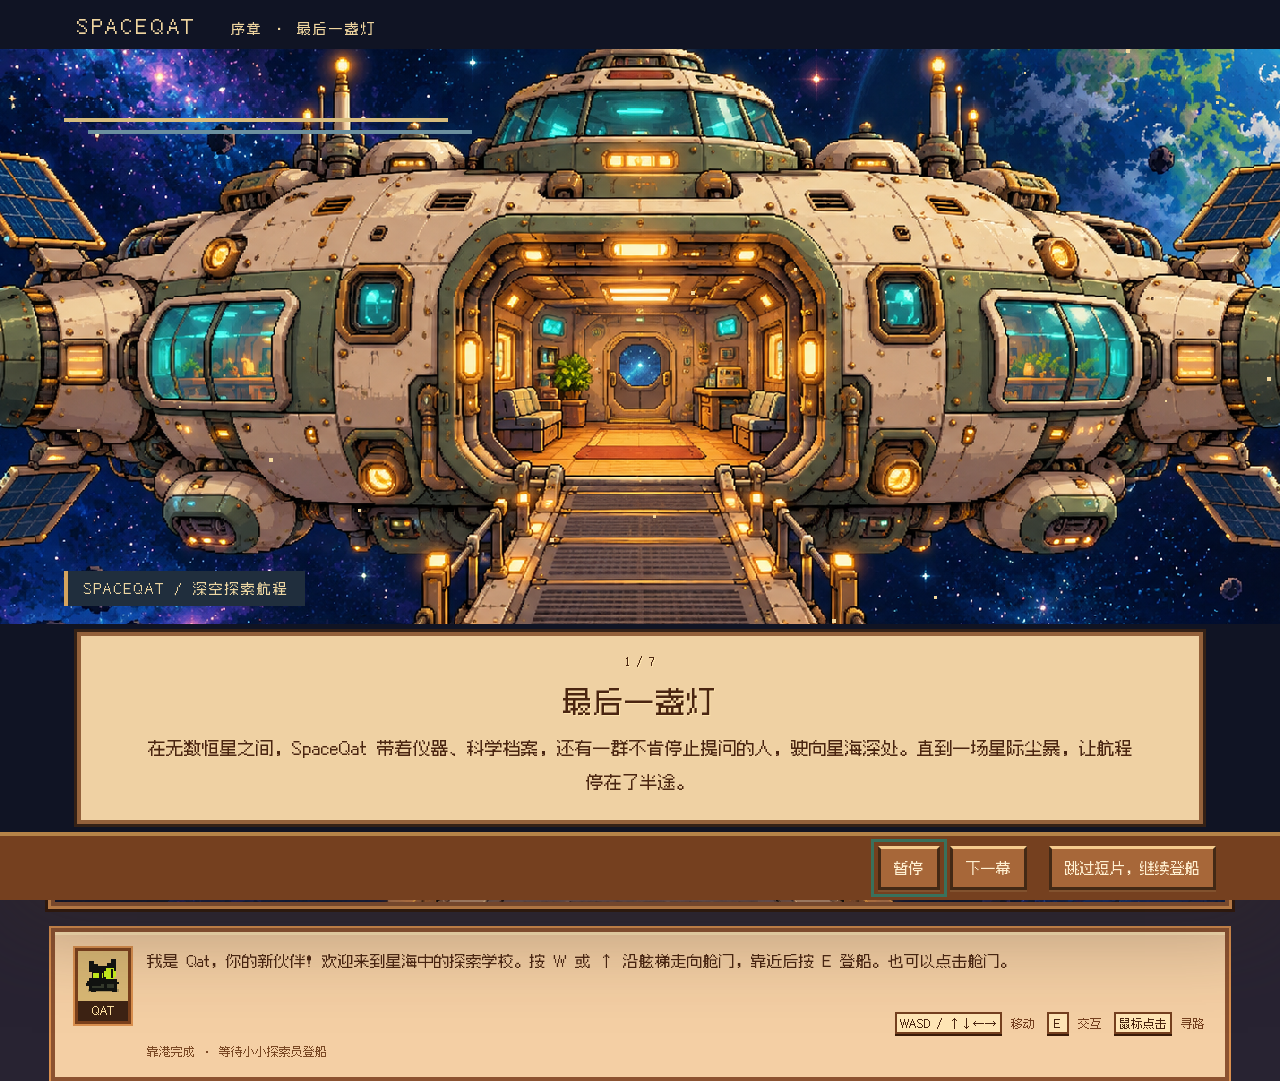
==== commit c729d076: "Add local game save manager with backup restore and room resume" ====
--- a/game/index.html
+++ b/game/index.html
@@ -1,6 +1,6 @@
 <!doctype html>
 <html lang="zh-CN">
-<head><meta charset="UTF-8"><meta name="viewport" content="width=device-width,initial-scale=1"><meta name="theme-color" content="#09141d"><title>叠加远征 · SpaceQat</title><link rel="stylesheet" href="./src/style.css"><link rel="stylesheet" href="./src/player-avatar.css"></head>
+<head><meta charset="UTF-8"><meta name="viewport" content="width=device-width,initial-scale=1"><meta name="theme-color" content="#09141d"><title>叠加远征 · SpaceQat</title><link rel="stylesheet" href="./src/style.css"><link rel="stylesheet" href="./src/player-avatar.css"><link rel="stylesheet" href="./src/save-manager.css"></head>
 <body>
 <link rel="stylesheet" href="./src/cozy.css"><link rel="stylesheet" href="./src/visual-lessons.css">
 <link rel="stylesheet" href="./src/tutorial.css"><link rel="stylesheet" href="./src/playground.css"><link rel="stylesheet" href="./src/adventure.css"><link rel="stylesheet" href="./src/brand-navigation.css"><link rel="stylesheet" href="./src/expedition.css"><link rel="stylesheet" href="./src/game-workbench.css"><link rel="stylesheet" href="./src/pixel-workshop.css"><link rel="stylesheet" href="./src/pixel-game.css">
@@ -27,3 +27,4 @@
 </body></html>
 
 
+
--- a/game/src/save-manager.css
+++ b/game/src/save-manager.css
@@ -0,0 +1,3 @@
+#saveDialog{width:min(680px,94vw);max-height:90vh;background:#f4cfa4;color:#4a2511;border:4px solid #8c5230;box-shadow:0 0 0 4px #d98f4e;border-radius:0}#saveDialog .save-content{padding:20px;font-size:16px;line-height:1.7}.save-status{background:#334b3e;color:#fff1cb;padding:10px;border:3px solid #8c5230}.save-actions{display:flex;flex-wrap:wrap;gap:12px}.save-import{display:flex;flex-direction:column;gap:6px;max-width:100%}.save-import input{max-width:100%}#saveConfirm{margin-top:16px;padding:12px;border:3px solid #b97535;background:#ffe0a1}#saveDialog button{white-space:normal}
+
+#saveDialog::backdrop{backdrop-filter:none;background:#191521b3}#saveDialog button,.save-import{font-family:'Fusion Pixel',monospace;text-shadow:none;color:#4a2511;background:#e69c55;border:2px solid #381a08;box-shadow:inset 0 3px #f7be7c,0 3px #a86024;border-radius:0;padding:10px 12px}#saveDialog .primary{background:#6abe30;color:#183a22;box-shadow:inset 0 3px #99e550,0 3px #37946e}.save-import{position:relative;cursor:pointer;justify-content:center}.save-import input{position:absolute;inset:0;width:100%;height:100%;opacity:0;cursor:pointer}.save-import:focus-within{outline:2px solid #fff4cd;outline-offset:2px}
--- a/game/src/voyage-polish.css
+++ b/game/src/voyage-polish.css
@@ -50,8 +50,8 @@
 #adventure .room-guide{width:min(520px,calc(100vw - 40px))}#adventure .room-guide .guide-next{background:#6a993e!important;color:#fff4cd!important;border:2px solid #381a08;box-shadow:inset 0 3px #99c568,0 3px #35562b;text-shadow:none}#adventure .room-guide .guide-next:hover{background:#79a84d!important}
 
 /* Dialogue belongs to the world: parchment speech above the NPC, not a viewport window. */
-#adventure .adventure-scene .room-guide{position:absolute;left:2%;top:4%;right:auto;bottom:auto;width:36%;max-height:84%;padding:14px;display:block;overflow:auto;z-index:12;border:3px solid #8c5230;box-shadow:3px 3px 0 #2b1408,0 0 0 2px #d98f4e}
-#adventure .adventure-scene .room-guide[hidden]{display:none}
+:is(#adventure .adventure-scene, .scene-wrap) > .room-guide{position:absolute;left:2%;top:4%;right:auto;bottom:auto;width:36%;max-height:84%;padding:14px;display:block;overflow:auto;z-index:12;border:3px solid #8c5230;box-shadow:3px 3px 0 #2b1408,0 0 0 2px #d98f4e}
+:is(#adventure .adventure-scene, .scene-wrap) > .room-guide[hidden]{display:none}
 .guide-speech-copy>strong::before{content:'▸ ';color:#8c5230}
 .guide-speech-copy>strong{font-size:18px}.guide-speech-copy>p{line-height:1.7}
 .guide-speech-actions{display:flex;flex-wrap:wrap;gap:8px}
@@ -68,6 +68,11 @@
 .sketch-paused .guide-sketch *{animation-play-state:paused!important}
 .scene-guide-active .resident-bubble,.scene-guide-active .interaction-label{visibility:hidden!important}
 body.reduced .guide-sketch *{animation:none!important}@media(prefers-reduced-motion:reduce){.guide-sketch *{animation:none!important}}
-@media(max-width:700px){#adventure .adventure-scene .room-guide{left:3%;top:4%;width:94%;max-height:90%;padding:10px}.guide-speech-copy>strong{font-size:16px}.guide-speech-copy>p{font-size:14px;margin:5px 0}.guide-sketch svg{height:52px}.guide-sketch{margin:6px 0}.guide-speech-actions{gap:6px}}
+@media(max-width:700px){:is(#adventure .adventure-scene, .scene-wrap) > .room-guide{left:3%;top:4%;width:94%;max-height:90%;padding:10px}.guide-speech-copy>strong{font-size:16px}.guide-speech-copy>p{font-size:14px;margin:5px 0}.guide-sketch svg{height:52px}.guide-sketch{margin:6px 0}.guide-speech-actions{gap:6px}}
 
 @media(max-width:700px){.guide-speech-actions{position:sticky;bottom:0;background:#f4cfa4;padding:4px 0;flex-wrap:nowrap}#adventure .room-guide button{font-size:12px;padding:5px;white-space:nowrap}.guide-sketch small{font-size:12px}}
+
+.guide-target:after{content:'▼';position:absolute;top:-18px;left:50%;color:#ffd84d;font:24px 'Fusion Pixel',monospace;text-shadow:2px 2px #382517;pointer-events:none;animation:pixel-bob 1.2s steps(2) infinite}.scene-guide-active .guide-target .interaction-label{visibility:visible!important}
+
+
+.scene-wrap > .room-guide button{font-size:14px;line-height:1.4;padding:6px 9px}.scene-wrap > .room-guide .guide-next{background:#6a993e;color:#fff4cd}.scene-wrap > .room-guide .guide-speech-copy{min-width:0;overflow-wrap:anywhere}@media(max-width:700px){.scene-wrap > .room-guide button{font-size:12px;padding:5px;white-space:normal}.scene-wrap > .room-guide .guide-speech-actions{flex-wrap:wrap}}
